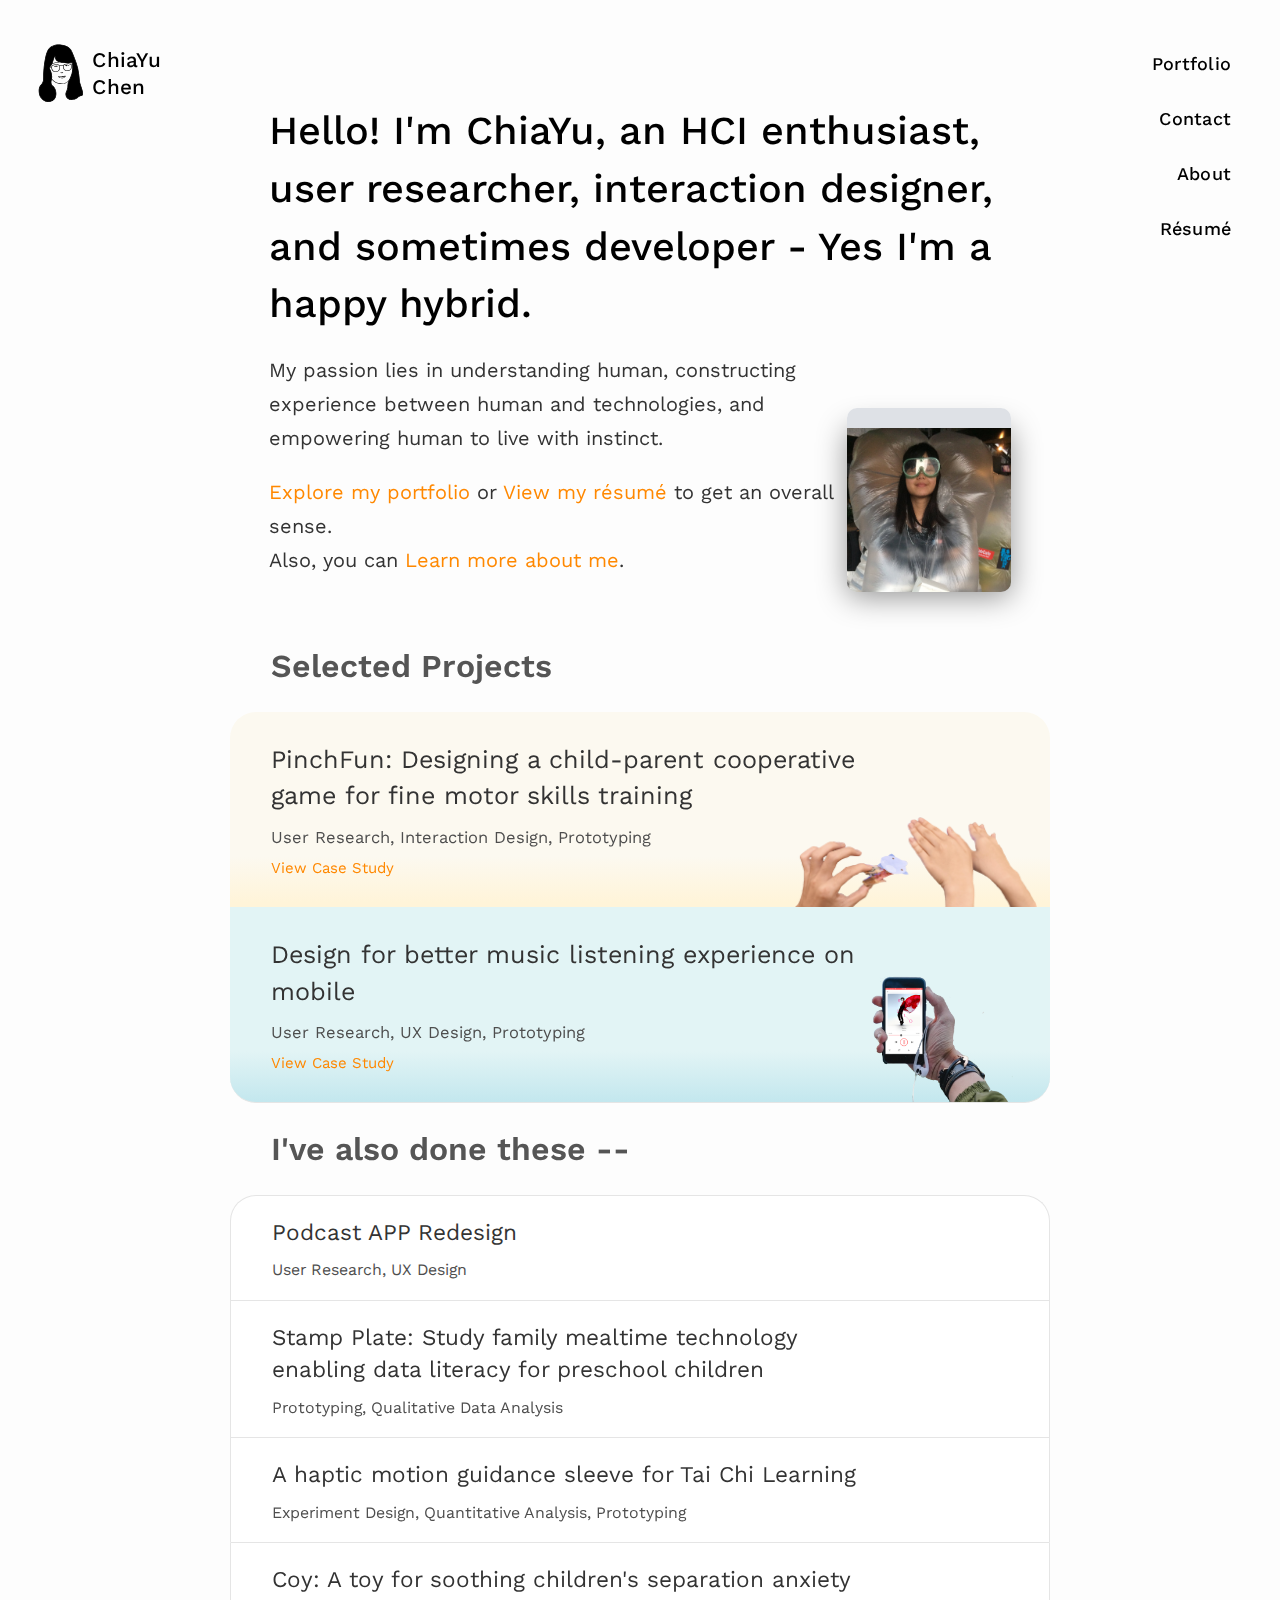
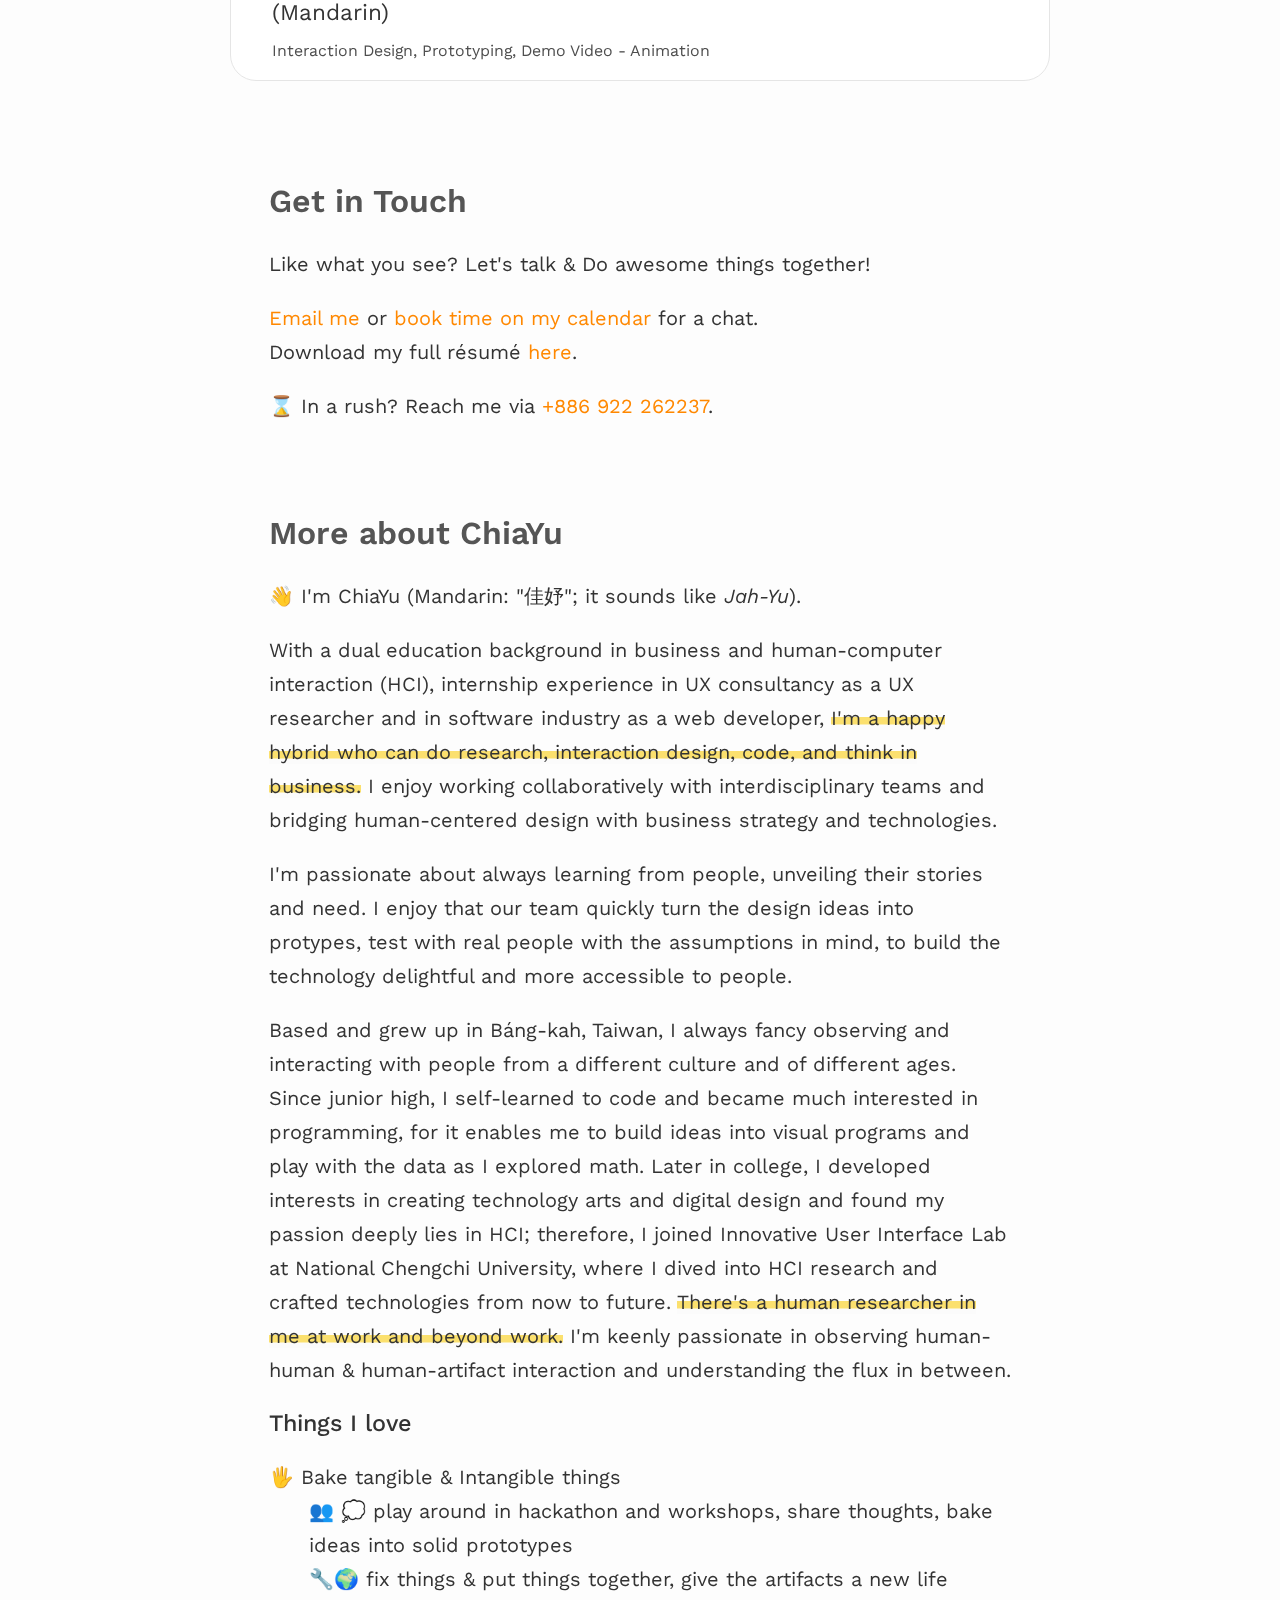
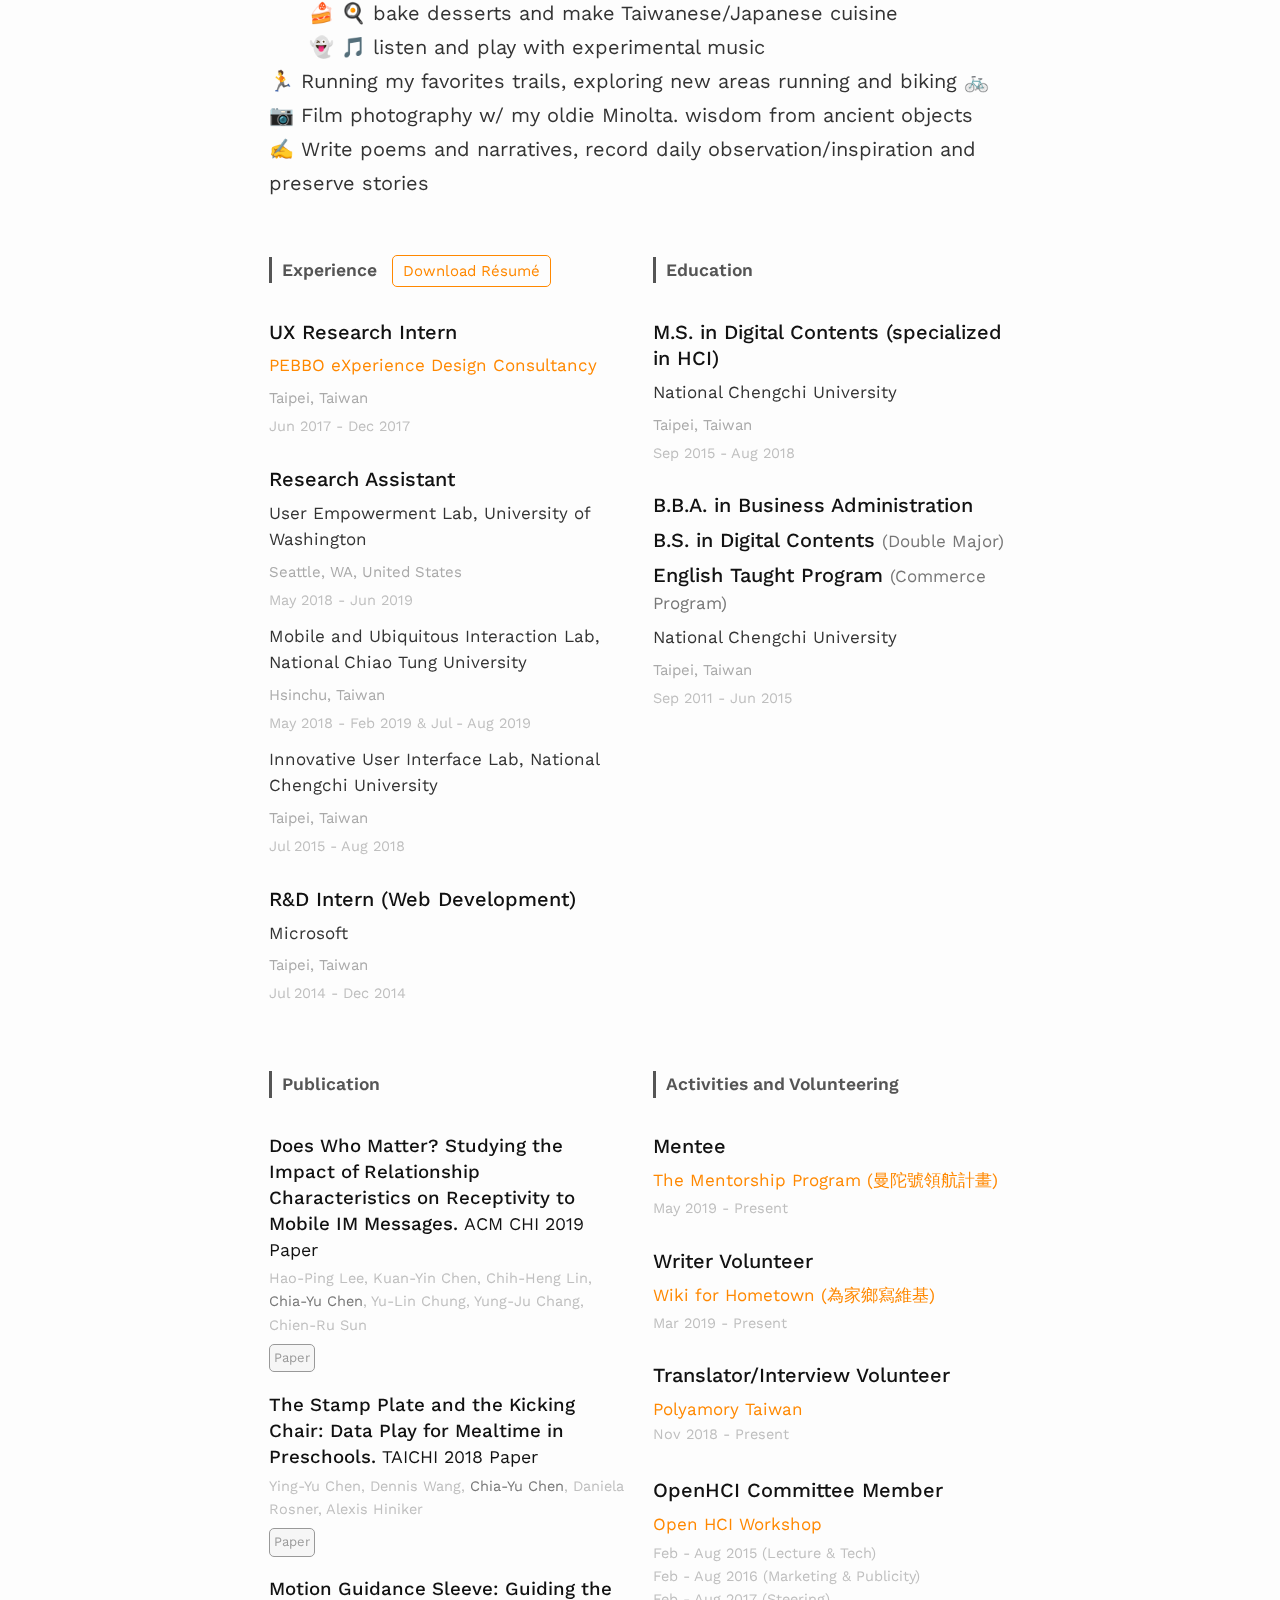
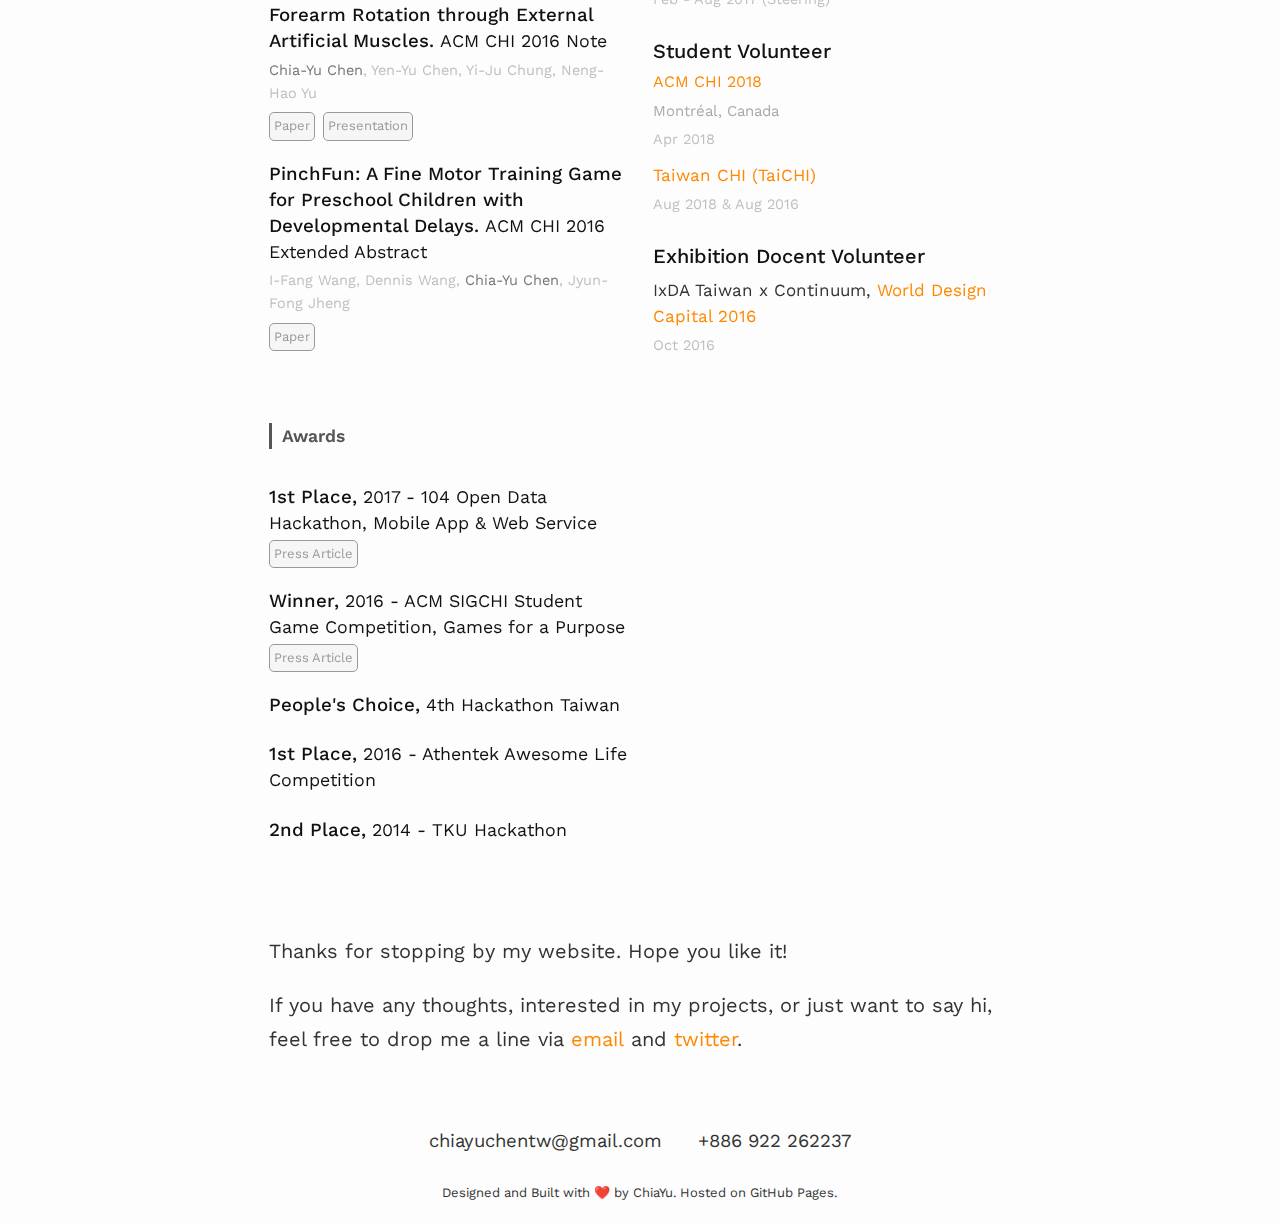
==== index.html @ 3dc5f3d7 "Update job experience" ====
<!-- Design and hand-coded by
        _
       /  |_ . _ \_/   
       \_ | )|(_| |(_| :D 
-->

<!doctype html>
<html lang="en">
  <head>
  <!-- Global site tag (gtag.js) - Google Analytics -->
  <script async src="https://www.googletagmanager.com/gtag/js?id=UA-140784664-1"></script>
  <script>
    window.dataLayer = window.dataLayer || [];
    function gtag(){dataLayer.push(arguments);}
    gtag('js', new Date());

    gtag('config', 'UA-140784664-1');
  </script>

    <title>ChiaYu Chen</title>
    <meta charset="utf-8" />
    <meta name="viewport" content="width=device-width, initial-scale=1.0, user-scalable=0, minimum-scale=1.0, maximum-scale=1.0" />
    <meta name="description" content="ChiaYu Chen is an HCI Researcher and Interaction Designer based in Taiwan, with passion in constructing meaningful interaction between human and technologies, in digital and physical world." />
    <meta name="keywords" content="UX designer, user researcher, UX researcher, prototyper, interaction designer, HCI researcher, human-computer interaction" />
    <meta name="author" content="ChiaYu Chen" />
    <meta property="og:title" content="ChiaYu Chen - HCI Researcher and Interaction Designer" />
    <meta property="og:url" content="chiayu.me" />
    <meta property="og:image" content="#" />
    <meta property="og:site_name" content="ChiaYu Chen - HCI Researcher" />
    <meta property="og:description" content="HCI Researcher and interaction designer based in Taiwan" />
    <link rel="stylesheet" type="text/css" href="css/normalize.css" />
    <link rel="stylesheet" type="text/css" href="css/style.css" />
    <link rel="shortcut icon" type="image/png" href="img/icon.png" />
    <link rel="stylesheet" href="https://fonts.googleapis.com/css?family=Work+Sans:400,500,600" />
  </head>

  <body>
    <nav>
      <a id="home" href="index.html">
        <div id="home-title">ChiaYu Chen</div>
<!--        <img src="img/me.svg" alt="Chia-Yu" />-->
        <span>
           <svg version="1.1" xmlns="http://www.w3.org/2000/svg" xmlns:xlink="http://www.w3.org/1999/xlink" x="0px" y="0px"
	 viewBox="0 0 193.2 245.1" style="enable-background:new 0 0 193.2 245.1;" xml:space="preserve">
            <path class="me" d="M78.8,7.7c-6.8,1.2-17.7,4.1-26.9,12.6c-5,4.6-11.2,12.4-17,38.6c-7.7,34.8-8.1,71.3-8.1,71.3
            c-0.1,14.7,0.7,24.4-5.8,34.5c-5.2,8.1-7.1,5.9-10.5,15.1c-4.2,11.5-0.8,26.5,0.2,29.5c1.4,4,9.5,25.5,30.1,27.8
            c13.2,1.5,27.8-5.4,33.6-17.9c6.8-14.5-0.2-35.4-8.3-43c-2.4-2.3-4.1-3-5.8-5.8c-5.3-8.8-3.5-16.3-1.6-22.7
            c2.9-9.9,3-25.2-10.3-48.4c2.1-1.7,4.2-3.6,6.3-5.8c8-8.8,7.6-17.5,15.3-36.8c0.9-2.2,1.2-5.4,2.2-5.4c1.8,0,2.4,9.8,4.1,14.2
            c3.2,8.4,17.5,16.4,65.5,14.8c0.7,0.7,2.4,2,3,3.9c0.9,2.4,0,4.4,0,5.1c-0.6,7.8,1,12.6-0.6,23.5c-2.6,17.2-10.6,32.8-14.6,40.4
            c-3.5,6.9-3,7.5-4.3,15.3c-1.1,6.9,0.3,8.5-1.3,15.2c-2.3,9.9-6.7,14.9-7.3,21.7c-0.6,6.8,2.8,14.5,8.1,18.8
            c10.3,8.3,27.9,4.7,36.8-1.9c2.6-2,6-5.3,12.4-8.1c5.7-2.5,7.2-1.8,9-3.4c5.8-5.5-2.5-25.6-7-40.8c-5.4-18.1-3.5-14.5-6.9-43.7
            c-3.7-32.3-12.9-54.3-25.7-85.2c-3.4-8.2-5.3-12-9-16.3C118.7,7,91.9,6.8,78.8,7.7z"/>
            <path class="me" d="M44.3,238.8c-1.3,0-2.5-0.1-3.8-0.2c-9.1-1-16.9-5.7-23.3-13.8c-4.7-6.1-7.2-12.5-8-15
            c-1.1-3.2-4.6-18.6-0.2-30.5c2.1-5.7,3.8-7.3,5.7-9.3c1.3-1.3,2.8-2.8,4.9-6.1c5.5-8.7,5.5-16.7,5.6-28.9c0-1.5,0-3.2,0-4.8
            c0-0.4,0.4-37.1,8.1-71.6C39,32.8,45.1,24.4,50.8,19.2c7.3-6.7,16.6-11.1,27.7-12.9l0.1,0c17.8-1.2,42.1,0.9,56.8,17.6
            c4,4.5,6,8.8,9.2,16.7c12.8,30.8,22,53.1,25.8,85.6c1,8.8,1.6,14.6,2,18.9c0.9,10.2,1.1,12,4.8,24.6c0.9,2.9,1.9,6,2.9,9.2
            c4.7,14.4,9.1,28.1,3.7,33.1c-1.2,1.1-2.3,1.4-3.7,1.7c-1.3,0.3-3,0.8-5.7,1.9c-4.9,2.2-7.9,4.6-10.3,6.5c-0.7,0.5-1.3,1-1.8,1.4
            c-9,6.6-27.4,11-38.6,1.9c-5.9-4.7-9.3-12.8-8.7-20.1c0.3-3.8,1.7-6.9,3.3-10.5c1.4-3.2,3-6.8,4-11.4c0.8-3.4,0.8-5.4,0.8-7.6
            c0-1.9,0-4.1,0.5-7.5c0.3-1.6,0.4-2.9,0.6-3.9c0.6-4.4,0.9-6.1,3.8-11.8c3.8-7.5,11.9-23,14.4-40c1-6.4,0.8-10.7,0.6-14.8
            c-0.1-2.8-0.2-5.4,0-8.6c0-0.3,0.1-0.6,0.2-0.9c0.2-0.9,0.5-2.2,0-3.6c-0.4-1.1-1.4-2.1-2.1-2.8c0,0-0.1-0.1-0.1-0.1
            c-40,1.3-61.7-3.8-66.3-15.7c-0.8-2-1.3-4.8-1.8-7.5c-0.2-1.3-0.5-2.9-0.9-4.2c0,0.1,0,0.1-0.1,0.2c-0.2,0.8-0.5,1.8-0.8,2.6
            c-2.8,7-4.5,12.6-6,17.4c-2.5,8.1-4.3,14-9.6,19.8c-1.7,1.8-3.5,3.6-5.5,5.2c10.5,18.7,13.8,35,9.8,48.5
            c-2,6.8-3.4,13.5,1.5,21.5c1.1,1.7,2,2.5,3.4,3.7c0.6,0.5,1.4,1.1,2.2,1.9c8.4,7.9,15.9,29.2,8.6,44.7
            C70.3,231.2,57.5,238.8,44.3,238.8z M78.9,9.2C68.5,11,59.7,15.1,52.9,21.4c-3.3,3.1-10.3,9.5-16.6,37.8c-7.6,34.3-8,70.6-8,71
            c0,1.7,0,3.3,0,4.8c0,12.3,0,21.1-6,30.5c-2.2,3.5-3.9,5.2-5.3,6.6c-1.8,1.8-3.2,3.2-5,8.2c-4.1,11.1-0.8,25.6,0.2,28.5
            c7.8,22.8,24,26.3,28.8,26.8c13.3,1.5,26.8-5.7,32.1-17.1c6.6-14.1-0.4-34.2-8-41.3c-0.7-0.7-1.4-1.2-2-1.7
            c-1.4-1.2-2.8-2.2-4.1-4.4c-5.5-9-3.9-16.7-1.8-23.9c3.8-12.9,0.4-28.8-10.2-47.3l-0.6-1.1l1-0.8c2.2-1.7,4.2-3.6,6.1-5.7
            c4.8-5.3,6.5-10.6,8.9-18.7c1.4-4.7,3.2-10.5,6.1-17.7c0.3-0.7,0.5-1.5,0.7-2.3c0.6-2.1,1.1-4,2.9-4c0,0,0,0,0,0
            c2.3,0,2.9,3.1,3.8,8.3c0.5,2.6,1,5.2,1.7,6.9c4,10.5,25.6,15.1,64,13.8l0.7,0l0.5,0.5c0.1,0.1,0.3,0.3,0.5,0.5
            c0.9,0.9,2.2,2.1,2.9,3.9c0.8,2.3,0.4,4.2,0.1,5.3c0,0.2-0.1,0.3-0.1,0.4c-0.2,3-0.1,5.6,0,8.3c0.2,4.3,0.4,8.7-0.7,15.4
            c-2.6,17.5-10.8,33.3-14.7,40.9c-2.7,5.3-2.9,6.5-3.5,10.8c-0.2,1.1-0.3,2.4-0.6,4c-0.5,3.1-0.5,5-0.5,7c0,2.3,0,4.6-0.8,8.3
            c-1.1,4.9-2.8,8.6-4.2,11.9c-1.5,3.4-2.8,6.3-3.1,9.6c-0.6,6.2,2.6,13.5,7.6,17.5c9.9,8.1,27,4,35-2c0.5-0.4,1.1-0.9,1.7-1.4
            c2.4-1.9,5.7-4.6,10.9-6.9c2.9-1.3,4.8-1.8,6.1-2.1c1.4-0.3,1.9-0.5,2.4-1c4-3.7-0.7-18.3-4.5-30c-1-3.1-2-6.3-2.9-9.2
            c-3.8-12.8-4-14.9-5-25.1c-0.4-4.3-0.9-10.1-2-18.8c-3.7-32.1-12.9-54.2-25.6-84.8c-3.4-8.3-5.3-11.9-8.7-15.9
            C119.4,10,96.1,8.1,78.9,9.2z"/>
            <path class="me" d="M59.1,85.8c-0.4,0-0.7-0.2-0.9-0.6c-0.2-0.5,0-1.1,0.4-1.3c5-2.5,10.4-4.2,16-4.9c5.1-0.7,10.2-0.6,15.2,0.3
            c0.5,0.1,0.9,0.6,0.8,1.2c-0.1,0.5-0.6,0.9-1.2,0.8c-4.8-0.8-9.7-0.9-14.6-0.3c-5.4,0.7-10.5,2.3-15.4,4.7
            C59.4,85.8,59.3,85.8,59.1,85.8z"/>
            <g id="glasses_1_">
            <path class="me" d="M58.7,100.4C58.7,100.4,58.6,100.4,58.7,100.4l-9.4-0.6c-0.6,0-1-0.5-0.9-1.1c0-0.6,0.5-1,1.1-0.9l9.3,0.6  c0.6,0,1,0.5,0.9,1.1C59.6,100,59.2,100.4,58.7,100.4z"/>
            <path class="me" d="M74.7,117.7c-0.1,0-0.2,0-0.2,0c-1.7,0-3.8-0.1-6.2-1.1c-7.3-3.1-9.7-11.8-10.6-15.5
            c-0.4-1.5-0.7-3.1-0.9-4.7l0-0.4l0.2-0.4c0.8-1.2,1.8-2.4,2.9-3.4c1.8-1.7,4.2-3,6.9-4c2.8-1,7.4-2.1,12-2.2
            c5.7-0.1,10,1.5,12.3,4.5c0.7,0.8,1.2,1.8,1.5,2.8l0,0.2c1.7,8.9-1,17.4-6.9,21.2C81.5,117.5,75.9,117.7,74.7,117.7z M59.1,96.5
            c0.2,1.3,0.4,2.6,0.8,3.9v0c0.9,3.4,3,11.3,9.3,14c2,0.9,3.8,0.9,5.4,0.9c0.1,0,5.9,0.1,9.9-2.5c5.1-3.3,7.4-10.8,5.9-18.8
            c-0.3-0.7-0.7-1.5-1.2-2.1c-4.2-5.3-15.6-3.8-21.7-1.6c-2.4,0.9-4.5,2.1-6.1,3.5C60.6,94.7,59.8,95.5,59.1,96.5z"/>
            <path class="me" d="M91.6,93.2c-0.3,0-0.7-0.2-0.9-0.5c-0.3-0.5-0.1-1.1,0.4-1.4c1.8-1.1,4.7-2.3,8.4-2.5c2.5-0.1,5,0.3,7.3,1.2
            c0.5,0.2,0.8,0.8,0.6,1.3c-0.2,0.5-0.8,0.8-1.3,0.6c-2.1-0.8-4.3-1.2-6.5-1.1c-3.3,0.1-5.9,1.3-7.4,2.2
            C92,93.1,91.8,93.2,91.6,93.2z"/>
            <path class="me" d="M122.7,113.3c-4.8,0-10-1.6-13.7-6.1c-6.1-7.5-2.9-17-2.7-17.4l0.1-0.3l0.2-0.2c2.7-2.3,8.5-6.2,16.7-6.3
            c7.3-0.1,12.8,2.8,15.5,4.6l0.3,0.2l0.1,0.3c0.2,0.5,4.3,11.5-2.4,19.3c-3.1,3.6-7,4.7-8.3,5.1
            C126.8,113,124.8,113.3,122.7,113.3z M108.4,90.8c-0.5,1.6-2.4,9,2.4,14.9c4.9,6,13.1,5.7,17.1,4.5c1.2-0.4,4.6-1.3,7.2-4.4
            c5.3-6.1,2.7-14.8,2.1-16.7c-2.5-1.6-7.4-4.1-13.8-4C116.2,85.4,111,88.7,108.4,90.8z"/>
            <path class="me" d="M139.2,89.1c-0.5,0-0.9-0.4-1-0.9c-0.1-0.5,0.3-1.1,0.9-1.1c1.4-0.2,4.1-1.6,6.7-3.4
            c0.5-0.3,0.9-0.3,1.2-0.1c0.3,0.2,0.5,0.5,0.5,0.9c0.1,0.4,0,0.8-0.3,1.1c-0.3,0.2-0.7,0.3-1.1,0.2c-2.2,1.5-4.9,3-6.8,3.2
            C139.3,89.1,139.3,89.1,139.2,89.1z"/>
            </g>
            <path class="me" d="M69.7,96.3c-0.4,0-0.7-0.2-0.9-0.6c-0.2-0.5,0-1.1,0.5-1.3c2.3-1.1,4.8-1.8,7.3-2c2.4-0.3,4.8-0.2,7.2,0.3
            c0.5,0.1,0.9,0.6,0.8,1.2s-0.6,0.9-1.2,0.8c-2.2-0.4-4.4-0.5-6.6-0.3c-2.3,0.3-4.6,0.9-6.7,1.9C70,96.3,69.8,96.3,69.7,96.3z"/>
            <path class="me" d="M114,93.4c-0.3,0-0.6-0.1-0.8-0.4c-0.4-0.4-0.3-1.1,0.1-1.4c1.3-1.1,4.1-3,8.1-3.3c4-0.4,7.1,0.9,8.7,1.7
            c0.5,0.3,0.7,0.9,0.4,1.4c-0.3,0.5-0.9,0.7-1.4,0.4c-1.3-0.7-4-1.8-7.5-1.5c-3.4,0.3-5.9,2-7,2.9C114.4,93.3,114.2,93.4,114,93.4z
            "/>
            <path class="me" d="M117.5,91c-0.2,0.6,0,1.4,0.4,1.9c0.8,1,2.4,1.3,3.5,0.4c1.2-1,1.1-2.8,0.2-3.6C120.4,88.7,118,89.5,117.5,91
            z"/>
            <path class="me" d="M74.6,94.5c-0.3,0.6-0.2,1.4,0.2,1.9c0.7,1,2.5,1.5,3.8,0.7c1.4-0.8,1.4-2.7,0.6-3.6
            C78,92.5,75.2,93.1,74.6,94.5z"/>
            <path class="me" d="M100.6,121.8C100.6,121.8,100.6,121.8,100.6,121.8c-3,0-4.6-2.4-4.8-2.7c-0.3-0.5-0.2-1.1,0.3-1.4
            c0.5-0.3,1.1-0.2,1.4,0.3c0,0.1,1.1,1.7,3.1,1.7c0,0,0,0,0,0c1.4,0,2.8-0.9,3.4-2.3c0.2-0.5,0.8-0.8,1.3-0.5
            c0.5,0.2,0.8,0.8,0.5,1.3C104.9,120.4,102.8,121.8,100.6,121.8z"/>
            <path class="me" d="M99.6,142.2c-4.3,0-9-1.2-13.2-4.6c-0.7-0.5-0.9-1.5-0.6-2.3c0.3-0.7,1-1.2,1.8-1.1l0,0
            c11.2,1.5,14.6,1.5,25.9-1.3c0.7-0.2,1.5,0.1,1.9,0.7c0.5,0.7,0.4,1.7-0.2,2.4C113,138.9,106.7,142.2,99.6,142.2z M88,136.3
            c9.8,7.6,22.1,2.7,25.5-1.3C102.6,137.7,98.7,137.7,88,136.3z"/>
            <path class="me" d="M100.9,165.9c-11.6,0-22.2-4.2-26.6-6.3c-9-4.1-14-11.6-17.4-16.6c-0.3-0.5-0.6-0.9-0.9-1.3
            c-3.2-4.7-8.7-41.1-9.3-45.2c-0.1-0.5,0.3-1.1,0.8-1.1c0.5-0.1,1.1,0.3,1.1,0.8c1.6,11.1,6.5,40.8,9,44.4c0.3,0.4,0.6,0.8,0.9,1.3
            c3.2,4.8,8.1,12,16.6,15.9c7.2,3.3,32.1,13,48.5-2.2c15.2-14.1,15.8-16.3,16.3-18.1l0.1-0.3c0.5-1.7,6.5-33.9,3.9-52.3
            c-0.1-0.5,0.3-1.1,0.9-1.1c0.5-0.1,1.1,0.3,1.1,0.9c2.6,18.7-3.5,51.4-4,53.1l-0.1,0.2c-0.6,2.2-1.3,4.5-16.9,19
            C117.8,163.7,109.1,165.9,100.9,165.9z"/>
          </svg>
        </span>
      </a>
      <input class="menu-btn" type="checkbox" id="menu-btn" />
      <label class="menu-icon" for="menu-btn">
        <span class="navicon" />
      </label>
      <ul id="menu">
        <li>
          <a href="#portfolio" onclick="document.getElementById('menu-btn').checked=false;">Portfolio</a>
        </li>
        <li>
          <a href="#contact" onclick="document.getElementById('menu-btn').checked=false;">Contact</a>
        </li>
        <li>
<!--          <a href="#about"  onclick="document.getElementById('menu-btn').click();">About</a>-->
          <a href="#about"  onclick="document.getElementById('menu-btn').checked=false;">About</a>
        </li>
        <li>
          <a href="chiayuchen_resume.pdf" target="_blank">Résumé</a>
        </li>
      </ul>
    </nav>

    <header>
      <h1>
        Hello! I'm ChiaYu, an HCI enthusiast, user researcher, interaction designer, and sometimes developer - Yes I'm a happy hybrid.
      </h1>
      <p>
        My passion lies in understanding human,  constructing experience between human and technologies, and empowering human to live with instinct.
      </p>
      <p>
        <a href="#portfolio">Explore my portfolio</a> or <a href="chiayuchen_resume.pdf" target="_blank">View my résumé</a> to get an overall sense. <br/>
        Also, you can <a href="#about">Learn more about me</a>.
      </p>
      <div id="overlay">
        <div id="overlay-header"></div>
        <img src="img/profile.JPG" alt="profile picture" id="profile-image">
      </div>
    </header>
    
    <a name="portfolio"/></a>
    <section class="portfolio">
      <h2>
        Selected Projects
      </h2>
      
      <a href="pinchfun" class="project pinchfun first-item">
        <div class="project-name">PinchFun: Designing a child-parent cooperative game for fine motor skills training</div>
        <div class="project-role">User Research, Interaction Design, Prototyping
        </div>
        <div class="project-cta">View Case Study</div>
        <img src="pinchfun/thumbnail.png" alt="PinchFun" class="project-image"/>
      </a>
      
      <a href="music" class="project music last-item">
        <div class="project-name">Design for better music listening experience on mobile
        </div>
        <div class="project-role">User Research, UX Design, Prototyping
        </div>
        <div class="project-cta">View Case Study</div>
        <img src="music/thumbnail.png" alt="Music" class="project-image"/>
      </a>
      
      <h2></h2>
      <h2>
        I've also done these --
      </h2>  
      
        <div>
        <div class="other-project first-item">
          <div class="project-name">Podcast APP Redesign</div>
          <div class="project-role">User Research, UX Design</div>
        </div>
        <!-- The Modal -->
        <div class="modal-mask">
          <!-- Modal content -->
          <div class="modal-popup">
            <div class="modal-header">
              <span class="close">×</span>
              <p>Podcast APP Redesign</p>
            </div>
            <div class="modal-role">
              User Research, UX Design
            </div>
            <div class="modal-role">
              Team: Nia Chien, Chloe Hsu, Peiyang Chen
            </div>
            <div class="modal-role">
              Affiliation: The Mentorship Program
            </div>
            <div class="modal-body">
                <p>
                    <a href="http://thementorship.tw/" target="_blank">The MentorShip Program</a> aims to provide a chance for those who are ambitious but feeling lost to find their directions in pursuing a career. The program aims to gather female in tech for encouraging more outstanding women in tech industry to lead and be guided to a greater development.
                </p>
                <p>
                    I participate in the UX group as a mentee, so as to broaden my UX expertise and get to know more UX enthusiast that we can learn things together. Our team chose the podcast product as our research and redesign project. This project is ongoing; The following is the current outcome. 
                </p>
                <img src="the-mentorship/1.jpg" class="modal-image">
                <img src="the-mentorship/2.jpg" class="modal-image">
                <img src="the-mentorship/3.jpg" class="modal-image">
                <img src="the-mentorship/4.jpg" class="modal-image">
                <img src="the-mentorship/5.jpg" class="modal-image">
                <img src="the-mentorship/6.jpg" class="modal-image">
                <img src="the-mentorship/7.jpg" class="modal-image">
                <img src="the-mentorship/8.jpg" class="modal-image">
                <img src="the-mentorship/9.jpg" class="modal-image">
                <img src="the-mentorship/10.jpg" class="modal-image">
                <img src="the-mentorship/11.jpg" class="modal-image">
                <img src="the-mentorship/12.jpg" class="modal-image">
                <img src="the-mentorship/13.jpg" class="modal-image">
                <img src="the-mentorship/14.jpg" class="modal-image">
                <img src="the-mentorship/15.jpg" class="modal-image">
                <img src="the-mentorship/16.jpg" class="modal-image">
                <img src="the-mentorship/17.jpg" class="modal-image">
                <img src="the-mentorship/18.jpg" class="modal-image">
                <img src="the-mentorship/19.jpg" class="modal-image">
                <p>
                    This project is still ongoing & More details are coming up!.
                </p>
            </div>
          </div>
        </div>
      </div>
        
      <div>
        <div class="other-project">
          <div class="project-name">Stamp Plate: Study family mealtime technology enabling data literacy for preschool children</div>
          <div class="project-role">Prototyping, Qualitative Data Analysis</div>
<!--          <img src="#" alt="Stamp Plate" class="project-image"/>-->
        </div>
        <!-- The Modal -->
        <div class="modal-mask">
          <!-- Modal content -->
          <div class="modal-popup">
            <div class="modal-header">
              <span class="close">×</span>
              <p>Stamp Plate: Study family mealtime technology enabling data literacy for preschool children</p>
            </div>
            <figure>
              <img src="stamp-plate/hi_fi_prototype_2.gif" class="modal-main-image"/>
            </figure>
            <div class="modal-role">
              Prototyping, Qualitative Data Analysis
            </div>
            <div class="modal-role">
              Team: Yingyu Chen, Dennis Wang, Xin Gao, Alexis Hiniker
            </div>
            <div class="modal-role">
              Affiliation: University of Washington
            </div>
            <div class="modal-body">
              <p>This project aims to study family mealtime with preschool children and investigate how interactive technology & data play might help with family mealtime for preschoolers and parents.
              </p>
              <p>I co-work with the remote team in the States. Adopting the design thinking process along with previous restaurant observation and parents interview, we came up with several design ideas. We sketched the ideas. The team created three prototypes and test them with the children to validate these ideas; also, the U.S. team spread out the questionnaire with illustrative examples and description of prototypes, to gather the parents' and teachers' feedback on the prototypes.</p>
              <figure>
                <img src="stamp-plate/1_cat_fork.png" alt="Cat fork" class="modal-image">
                <figcaption>
                  The cat fork. When fork meets the plate, it causes different parts of the cat’s face to light up. The illuminating effect on the plate provides children with immediate positive feedback, encouraging them to touch the fork with their own plate rather than touch the table or pick up other children’s utensils. The prototype is built with an Arduino board and a Makey Makey.
                </figcaption>
              </figure>
              <figure>
                <img src="stamp-plate/2_stamp_plate.png" alt="Stamp Plate" class="modal-image">
                <figcaption>
                  Stamp Plate. As the child eats, the stamp plate keeps track of the food that has been eaten and displays silhouetted figures that resemble that food the child take off on the plate. A goldfish cracker, for example, leaves behind the shape of a small fish. The plate is designed to account for children’s sensory needs while encouraging them to keep food on the plate and reduce mess while eating. 
                </figcaption>
              </figure>
              <figure>
                <img src="stamp-plate/3_illustration.png" alt="Illustration of a talking bear" class="modal-image">
                <figcaption>An example of prototype from the questionnaire: A talking bear (voice-based virtual agent) that strikes up a conversation when nobody talks through the mealtime.</figcaption>
              </figure>
              <p>Eventually, we decided to developed the Stamp Plate prototype into a hi-fidelity tech probe for the field study, to investigate how this mealtime technology would help with family mealtime and what "data play" would affect. I worked with another developer to create the hi-fi prototype, using weight sensor, Arduino, and Processing on the Android tablet. We've explored several approaches, e.g., computer vision, electric capacitiy based solutions; we found using weight sensor is the easiest and the most precise way as for now.</p>
              <p>When the user take off the food on the plate, the stamp plate creates a stamp that resemble the food. It keeps track of the food that has been eaten. After the meal, these stamps line up by each food and become art materials that users can create drawings with.</p>
              <figure>
                <img src="stamp-plate/5_system_workflow.png" alt="stamp plate workflow. eating, all done, play with the stamps" class="modal-image">
                <figcaption>The system workflow in field studies. First, the users are presented with the food. The stamps would surface as the participants eat. When they said they're "all done", the plate is switched to "data play" mode where stamps would line up by each food and be played with.</figcaption>
              </figure>
              <figure>
                <img src="stamp-plate/hi_fi_prototype_1.gif" alt="Take off the food. The stamp appear on the plate." class="modal-image">
                <figcaption>Building Hi-fidelity prototype. We enabled the recognition of "taking off the food".</figcaption>
              </figure>
              <p>The U.S. team conducted the field studies in the households, before we transcribed the videos into text, conducted qualitative coding and data analysis.</p>
              <p>This project is still ongoing. But there's some preliminary result that I could share. For instance, in several studies, the children picky about the food would actively eat the food they didn't like before or eat more food, just because they want to collect different kind of stamps.</p>
              <figure>
                <img src="stamp-plate/4_remote.png" alt="Skype" class="modal-image">
                <figcaption>We worked remotely in three time zones to brainstorm ideas and work on things together.</figcaption>
              </figure>
              <h3>Project Outcome</h3>
              <p>This project is still ongoing and we've submitted papers that are currently under review.</p>
              <p>You can also refer to <a href="file/TAICHI_2018_paper_31.pdf" target="_blank">our TAICHI'18 paper</a> for the lo-fi testing results and how we built the hi-fi prototype of Stamp Plate.</p>
            </div>
          </div>
        </div>
      </div>
           
<!--
      <div>
        <div class="other-project">
          <div class="project-name">Human-centered Manufacturing</div>
          <div class="project-role">User Research, Prototyping</div>
          <img src="#" alt="Manufacturing" class="project-image"/>
        </div>
        <div class="modal-mask">
          <div class="modal-popup">
            <div class="modal-header">
              <span class="close">×</span>
              <p>Human-centered manufacturing</p>
            </div>
            <div class="modal-role">
              User Research, Prototyping
            </div>
            <div class="modal-body">
              <p></p>
            </div>
            <img src="#" class="modal-image" />
          </div>
        </div>
      </div>
-->
      <div>
        <div class="other-project">
          <div class="project-name">A haptic motion guidance sleeve for Tai Chi Learning</div>
          <div class="project-role">Experiment Design, Quantitative Analysis, Prototyping</div>
<!--          <img src="#" alt="Tai Chi" class="project-image"/>-->
        </div>
        <!-- The Modal -->
        <div class="modal-mask">
          <!-- Modal content -->
          <div class="modal-popup">
            <div class="modal-header">
              <span class="close">×</span>
              <p>A haptic motion guidance sleeve for Tai Chi Learning</p>
            </div>
            <figure>
              <img src="taichi/main.png" class="modal-main-image"/>
            </figure>
            <div class="modal-role">
              Role: Experiment Design, Quantitative Analysis, Prototyping
            </div>
            <div class="modal-role">
              Team: Yenyu Chen, Neng-Hao Yu
            </div>
            <div class="modal-role">
              Affiliation: National ChengChi University & Nation Taiwan University
            </div>
            <div class="modal-body">
              <p>Online videos make it possible and popular to do exercise and fitness at home. However, for the practitioners, it's not easy to notice the subtle change of motion by merely watching training videos, so they cannot perform the movements well.
              </p>
              <p>In the field study in the on-site Tai chi (太極) classroom, we found that the coach would hold the practitioner's arm to correct the motion, which inspired us to 'design a virtual coach' to enhance the learning of tai chi.</p>
              <figure>
                <iframe src="https://www.youtube.com/embed/_Goos9Zn0jU" frameborder="0" allow="accelerometer; autoplay; encrypted-media; gyroscope; picture-in-picture" allowfullscreen></iframe>
              </figure>
              <p>We have designed 'external artificial muscles' on a sleeve to create a pulling sensation that mimic the touch from a virtual touch and can gently guide the forearm’s pronation (internal rotation) and the forearm’s supination (external rotation). We conduct two preliminary experiments to verify the system:</p>
              <ul>
                <li>The first one is directional response task to measure the clarity of pulling direction. The result shows that this system can effectively guide the forearm to rotate in the correct direction with a 99.87% accuracy in average.</li>
                <li>The second one utilizes the tactile cue. The cue consists of a 2-second directional cue and several 0.5-second angle targeting cues. The results show that users can be guided to the targeted angle by utilizing a tactile cue.</li>
              </ul>
              <h3>Project outcome</h3>
              <p>Paper published in Proceedings of the 2016 CHI Conference on Human Factors in Computing Systems (CHI '16). You can <a href="https://dl.acm.org/citation.cfm?id=2858275" target="_blank">download the paper from ACM digital library</a> or <a href="https://www.youtube.com/watch?v=bjU3vyaO1m4" target="_blank">watch my presentation at CHI '16.</a></p>
            </div>
          </div>
        </div>
      </div>           
      
      <div>
        <div class="other-project last-item">
          <div class="project-name">Coy: A toy for soothing children's separation anxiety (Mandarin)</div>
          <div class="project-role">Interaction Design, Prototyping, Demo Video - Animation</div>
        </div>
        <!-- The Modal -->
        <div class="modal-mask">
          <!-- Modal content -->
          <div class="modal-popup">
            <div class="modal-header">
              <span class="close">×</span>
              <p>Coy: A toy for soothing children's separation anxiety</p>
            </div>
            <figure>
              <img src="coy/main.jpg" class="modal-main-image"/>
            </figure>
            <div class="modal-role">
              Interaction Design, Prototyping, Demo Video - Animation
            </div>
            <div class="modal-role">
              Team: 詹孟穎、何立芹、張奕儁、陳郁辰、陳以婕、葉致宏、林旻葦
            </div>
            <div class="modal-role">
              OpenHCI 2015 主題為「喚體」，為期六天的工作坊，聚焦討論「世間萬物，都將藉由科技產生具有智能的靈魂。」探討如何藉由科技，喚醒物件的靈魂，透過科技的使用與行為，形成新的脈絡，重組人與機器之間的互動。
            </div>
            <div class="modal-body">
              <p>學齡前（4-7歲）的孩童正在學習認知自己與世界的連結，因而容易在進入陌生環境時感到不安、產生「分離焦慮」。Coy 為一款能讓父母親與孩童共同繪製裝扮並互動的小玩伴，期望透過 Coy 的互動模式，讓孩子將這個小玩伴當作與父母間的「信物」。在孩子感到不安時，Coy 能吸引他的注意力、與他遊戲，藉此舒緩孩子和熟悉的親人、環境分離所產生的不安感。
              </p>
              <figure>
                <iframe src="https://www.youtube.com/embed/IBDfe32XNLA" frameborder="0" allow="accelerometer; autoplay; encrypted-media; gyroscope; picture-in-picture" allowfullscreen></iframe>
              </figure>
              <p>
                我們從日常生活物件開始探索「要喚醒什麼物件的靈魂」，從各組員事先選擇感興趣的物件討論，從中選擇了「水」而至自來水園區場域觀察。時值平日下午，這裡絕大多數是家長帶小孩或三代同行來玩水。在場域觀察與訪談幾位家長和小朋友後，我們歸納整組覺得有趣、想繼續探討的現象：
                <ul>
                  <li>小朋友上岸時腳踩到石頭會喊「好溫暖噢！」</li>
                  <li>水池內有個中空的水柱，小孩跟大人都喜歡跑到水柱中間不會被沖到頭的地方躲著。</li>
                  <li>水與岸：陪伴者（家長）跟小朋友的互動；陪伴者認為更衣梳洗麻煩而不下水一起玩。小朋友專心玩水，時不時確認爸媽還在原本位置等待。</li>
                </ul>
              </p>
              <figure>
                <img src="coy/2_observation_affinity_diagram.jpg" alt="affinity diagram" class="modal-image">
                <figcaption>場域觀察後把有興趣的現象分成三類：踩到溫溫的石頭、跑到水柱中間躲起來、陪伴者跟小朋友的互動。</figcaption>
              </figure>
              <p>我們從觀察結果中發現現象有共通的特性：「冷水」到「溫石頭」的溫度對比，和小朋友在水池中「突然找不到爸媽」到「找到爸媽」的情緒對比，都有「從不愉快瞬間轉化成愉快」的大反差。我們認為「如何製造對比？」「如何將不愉快轉化成愉快？」可能是有趣的問題。經過票選後，我們決定聚焦在「親子分離」的主題。</p>
              <h3>我們如何能舒緩學齡前小孩離開熟悉環境、父母的分離焦慮？</h3>
              <h4>親子分離經驗：焦慮行為與尋找陪伴物件</h4>
              <p>聚焦親子分離主題後，我們著手訪談工作坊中其他參與者幼時與父母分離的經驗，並聯絡學齡前兒童的保姆訪談每日父母托兒後的親子分離經驗。從這其中，我們認為有趣、許多人共通的經驗有：
              <ul>
                <li>了解恆存：起初以為爸媽出門就是消失了、離開了，後來才了解他們只是「暫時不在身邊」。</li>
                <li>安撫陪伴物：小朋友有專屬小毯毯、玩偶，甚至會想像虛擬朋友。</li>
                <li>萬物有靈：小時候一個人睡覺時害怕有鬼，房間裡的物件好像活著。</li>
                <li>承諾：父母在離開前，再三保證會回來。</li>
                <li>讓孩子分心：給他玩具，逗他笑，讓他暫時忘掉分離的難過情緒。</li>
              </ul></p>
              <p>從父母的承諾和反覆經驗中學習「恆存」概念、具安撫作用的陪伴物、讓孩子暫時跳脫難過情緒，都能幫助減緩分離焦慮，而兒童時期許多人有相信物件有靈魂的共通經驗，我們因而試著運用這些概念，繼續提出互動設計提案。</p>
              <h3>互動設計提案</h3>
              <figure>
                <img src="coy/3_interaction_design.jpg" alt="illustration" class="modal-image-small">
                <figcaption>爸媽小孩都有的小吊飾：可看、摸、握、捏，互相表達對彼此的想念，若對方接收到，也可以用小球的震動、溫度、滾動、發光回應。</figcaption>
                <img src="coy/4_interaction_design.jpg" alt="illustration" class="modal-image">
                <figcaption>以玩伴形式存在的小毯毯、小娃娃，當小孩焦慮時，可以抓這個物件，而父母回應時可以讓物件有聲音、體積、顏色改變，代表爸媽回應，讓小孩知道爸媽一直都在他身邊陪伴著。</figcaption>
              </figure>
              <h3>Coy：Co-toy，是孩子的玩伴，也是孩子與父母間的信物</h3>
              <p>我們選擇結合玩伴、信物兩者概念，設計出 Coy 的互動原型。小朋友和爸媽各自持有一顆球，在開始使用時，親子可以一起繪製、裝扮這顆球，以共同創作的儀式賦予這顆球生命。小朋友的球是小玩伴，可以對小朋友的碰觸、搖晃、說話、踢、拋等動作回應，透過燈光、球體動態模擬生命體。</p>
              <p>初期，爸媽可以藉由遠端控制讓 Coy 主動開始找孩子遊玩，並向孩子解釋是爸媽操作，讓孩子學習「恆存」的概念。並透過每天早晨一起將 Coy 從巢中（充電站）喚醒、每天晚間放進巢中的儀式，給予孩子專屬互動信物。在孩子感到不安時，可以碰觸 Coy，小玩伴的回應可以吸引孩子的注意力、陪他玩遊戲。Coy 運用了分離經驗中「幫助學習恆存」、「暫時分心」、「給予信物」、「萬物有靈」，幫助剛開始上幼稚園、送到保母家的學齡前孩童，舒緩離開熟悉環境、家人所產生的分離焦慮。</p>
              <p>Coy 的實作包含：Sphero 控制球的感測、連線、顏色、動態（搖晃、滾動等）、手縫棉墊與不織布的外層與雷設切割密底板製作的巢。</p>
              <figure>
                <img src="coy/5_interaction_feature.jpg" alt="Coy 透過碰觸、搖晃、說話、踢、拋等動作回應，透過燈光、球體動態模擬生命體。" class="modal-image">
              </figure>
            </div>
          </div>
        </div>
      </div>
    </section>
   
    <section id="contact">
      <h2>Get in Touch</h2>
      <p>
        Like what you see? Let's talk & Do awesome things together!
      </p>
      <p>
        <a href="mailto:chiayuchentw@gmail.com">Email me</a> or <a href="https://calendly.com/chiayu" target="_blank">book time on my calendar</a> for a chat.<br/>
        Download my full résumé <a href="chiayuchen_resume.pdf" target="_blank">here</a>.
      </p>
      <p>
        ⌛ In a rush? Reach me via <a href="tel:+886922262237">
          +886 922 262237</a>.
      </p>
    </section>
    
    <a name="about"/></a>
    <section id="about-me">
      <h2>
        More about ChiaYu
      </h2>
      <p>
        👋 I'm ChiaYu (Mandarin: "佳妤"; it sounds like <em>Jah-Yu</em>). 
      </p>
      <p>
        With a dual education background in business and human-computer interaction (HCI), internship experience in UX consultancy as a UX researcher and in software industry as a web developer, <b>I'm a happy hybrid who can do research, interaction design, code, and think in business.</b> I enjoy working collaboratively with interdisciplinary teams and bridging human-centered design with business strategy and technologies.
      </p>
      <p>
        I'm passionate about always learning from people, unveiling their stories and need. I enjoy that our team quickly turn the design ideas into protypes, test with real people with the assumptions in mind, to build the technology delightful and more accessible to people.
      </p>
      <p>
        Based and grew up in Báng-kah, Taiwan, I always fancy observing and interacting with people from a different culture and of different ages. Since junior high, I self-learned to code and became much interested in programming, for it enables me to build ideas into visual programs and play with the data as I explored math. Later in college, I developed interests in creating technology arts and digital design and found my passion deeply lies in HCI; therefore, I joined Innovative User Interface Lab at National Chengchi University, where I dived into HCI research and crafted technologies from now to future. <b>There's a human researcher in me at work and beyond work.</b>  I'm keenly passionate in observing human-human & human-artifact interaction and understanding the flux in between.
      </p>
      <p>
        <h3>Things I love</h3>
        <ul style="padding: 0">
          <li>🖐️ Bake tangible & Intangible things
            <ul>
              <li>👥 💭 play around in hackathon and workshops, share thoughts, bake ideas into solid prototypes</li>
              <li>🔧🌍 fix things & put things together, give the artifacts a new life</li>
              <li>🍰 🍳 bake desserts and make Taiwanese/Japanese cuisine</li>
              <li>👻 🎵 listen and play with experimental music </li>
            </ul>
          </li>
          <li>🏃 Running my favorites trails, exploring new areas running and biking 🚲</li>
          <li>📷 Film photography w/ my oldie Minolta. wisdom from ancient objects</li>
          <li>✍️ Write poems and narratives, record daily observation/inspiration and preserve stories</li>
        </ul>
      </p>
    </section>
     
    <div id="about-container">
      <ul class="about-column">
        <h4>Experience</h4>
        <a class="resume-cta" href="chiayuchen_resume.pdf" target="_blank">Download Résumé</a>
        <li class="experience">
          <div class="role">UX Research Intern</div>
          <div class="affiliation"><a href="https://medium.com/@chiayuc/3e02b018c560" target="_blank">PEBBO eXperience Design Consultancy</a></div>
          <div class="location">Taipei, Taiwan</div>
          <div class="duration">Jun 2017 - Dec 2017</div>
        </li>
        
        <li class="experience">
          <div class="role">Research Assistant</div>
          <ul>
             <li>
              <div class="affiliation">User Empowerment Lab, University of Washington</div>
              <div class="location">Seattle, WA, United States</div>
              <div class="duration">May 2018 - Jun 2019</div>
             </li>
             <li>
              <div class="affiliation">Mobile and Ubiquitous Interaction Lab, National Chiao Tung University</div>
              <div class="location">Hsinchu, Taiwan</div>
              <div class="duration">May 2018 - Feb 2019 & Jul - Aug 2019 </div>
            </li>
            <li>
              <div class="affiliation">Innovative User Interface Lab, National Chengchi University</div>
              <div class="location">Taipei, Taiwan</div>
              <div class="duration">Jul 2015 - Aug 2018</div>
            </li>
          </ul>
        </li>
        
        <li class="experience">
          <div class="role">R&D Intern (Web Development)</div>
          <div class="affiliation">Microsoft</div>
          <div class="location">Taipei, Taiwan</div>
          <div class="duration">Jul 2014 - Dec 2014</div>
        </li>
      </ul>
      <ul class="about-column">
        <h4>Education</h4>
        <li class="experience">
          <div class="role">M.S. in Digital Contents (specialized in HCI)</div>
          <div class="affiliation">National Chengchi University</div>
          <div class="location">Taipei, Taiwan</div>
          <div class="duration">Sep 2015 - Aug 2018</div>
        </li> 
        <li class="experience">
          <div class="role">B.B.A. in Business Administration</div>
          <div class="role">B.S. in Digital Contents <span class="major">(Double Major)</span></div>
<!--          <div class="role">Computer Science <span class="major">(Minor)</span></div>-->
          <div class="role">English Taught Program <span class="major">(Commerce Program)</span></div>
          <div class="affiliation">National Chengchi University</div>
          <div class="location">Taipei, Taiwan</div>
          <div class="duration">Sep 2011 - Jun 2015</div>
        </li>        
      </ul>
      <ul class="about-column">
        <h4>Publication</h4>
        <li class="experience">
          <div class="paper">
            Does Who Matter? Studying the Impact of Relationship Characteristics on Receptivity to Mobile IM Messages.
            <span class="pub-date">ACM CHI 2019 Paper</span>
          </div>
          <div class="author">Hao-Ping Lee, Kuan-Yin Chen, Chih-Heng Lin, <b>Chia-Yu Chen</b>, Yu-Lin Chung, Yung-Ju Chang, Chien-Ru Sun</div>
          <div>
            <a class="button" href="https://dl.acm.org/citation.cfm?doid=3290605.3300756" target="_blank">Paper</a>
          </div>
        </li>
        <li class="experience">
          <div class="paper">
            The Stamp Plate and the Kicking Chair: Data Play for Mealtime in Preschools. 
            <span class="pub-date">TAICHI 2018 Paper</span>
          </div>
          <div class="author">Ying-Yu Chen, Dennis Wang, <b>Chia-Yu Chen</b>, Daniela Rosner, Alexis Hiniker</div>
          <div>
            <a href="file/TAICHI_2018_paper_31.pdf" class="button" target="_blank">Paper</a>
          </div>
        </li>
        <li class="experience">
          <div class="paper">
            Motion Guidance Sleeve: Guiding the Forearm Rotation through External Artificial Muscles. 
            <span class="pub-date">ACM CHI 2016 Note</span>
          </div>
          <div class="author"><b>Chia-Yu Chen</b>, Yen-Yu Chen, Yi-Ju Chung, Neng-Hao Yu</div>
          <div>
            <a class="button" href="https://dl.acm.org/citation.cfm?id=2858275" target="_blank">Paper</a>
            <a class="button" href="https://www.youtube.com/watch?v=bjU3vyaO1m4" target="_blank">Presentation</a>
          </div>
        </li>
        <li class="experience">
          <div class="paper">
            PinchFun: A Fine Motor Training Game for Preschool Children with Developmental Delays. 
            <span class="pub-date">ACM CHI 2016 Extended Abstract</span>
          </div>
          <div class="author">I-Fang Wang, Dennis Wang, <b>Chia-Yu Chen</b>, Jyun-Fong Jheng</div>
          <div>
            <a class="button" href="https://dl.acm.org/citation.cfm?doid=3290605.3300756" target="_blank">Paper</a>
          </div>
        </li>
      </ul>
      <ul class="about-column">
        <h4>Activities and Volunteering</h4>
        <li class="experience">
            <div class="role">Mentee</div>
            <div class="affiliation"><a href="http://thementorship.tw">The Mentorship Program (曼陀號領航計畫)</a></div>
            <div class="duration">May 2019 - Present</div>
        </li>
        <li class="experience">
          <div class="role">Writer Volunteer</div>
          <div class="affiliation"><a href="https://www.facebook.com/wanhuaxiaoxiao/" target="_blank">Wiki for Hometown (為家鄉寫維基)</a></div>
          <div class="duration">Mar 2019 - Present</div>
        </li>
        <li class="experience">
          <div class="role">Translator/Interview Volunteer</div>
          <div class="affiliation"><a href="http://www.poly.tw" target="_blank">Polyamory Taiwan</a>
          <div class="duration">Nov 2018 - Present</div></div>
        </li>
        <li class="experience">
          <div class="role">OpenHCI Committee Member</div>
          <div class="affiliation"><a href="http://openhci.com" target="_blank">Open HCI Workshop</a></div>
          <div class="duration">
          Feb - Aug 2015 (Lecture & Tech)<br />
          Feb - Aug 2016 (Marketing & Publicity)<br />
          Feb - Aug 2017 (Steering)</div>
        </li>
        <li class="experience">
          <div class="role">Student Volunteer</div>
          <div class="affilation"><a href="https://chi2018.acm.org/" target="_blank">ACM CHI 2018</a></div>
          <div class="location">Montréal, Canada</div>
          <div class="duration">Apr 2018</div>
          <div class="affiliation"><a href="http://taichi2018.nctu.edu.tw/" target="_blank">Taiwan CHI (TaiCHI)</a></div>
          <div class="duration">Aug 2018 & Aug 2016</div>
        </li>
        <li class="experience">
          <div class="role">Exhibition Docent Volunteer</div>
          <div class="affiliation">IxDA Taiwan x Continuum, <a href="http://wdc2016.taipei/%E5%9C%8B%E9%9A%9Bopencall-taste-safety-taste-home-%E9%A3%9F%E5%9C%A8%E5%AE%89%E5%BF%83%EF%BC%8C%E5%AE%B6%E7%9A%84%E5%91%B3%E9%81%93/" target="_blank">World Design Capital 2016</a></div>
          <div class="duration">Oct 2016</div>
        </li>
      </ul>
      <ul class="about-column">
        <h4>Awards</h4>
        <li class="experience">
          <div class="award">
            1st Place, 
            <span class="award-title">2017 - 104 Open Data Hackathon, Mobile App & Web Service</span>
          </div>
          <div>
              <a href="https://plus.104.com.tw/activity/2410f393-37ce-4292-8b4f-e48f03c0bc89" class="button" target="_blank">Press Article</a>
          </div>
        </li>
        <li class="experience">
          <div class="award">
            Winner, 
            <span class="award-title">2016 - ACM SIGCHI  Student Game Competition, Games for a Purpose</span>
          </div>
          <div>
            <a href="https://medium.com/as-a-product-designer/c993c9395df2" class="button" target="_blank">Press Article</a>
          </div>
        </li>
        <li class="experience">
          <div class="award">
            People's Choice,
            <span class="award-title">4th Hackathon Taiwan</span>
          </div>
        </li>
        <li class="experience">
          <div class="award">
            1st Place,
            <span class="award-title">2016 - Athentek Awesome Life Competition</span>
          </div>
        </li>
        <li class="experience">
          <div class="award">
            2nd Place,
            <span class="award-title">2014 - TKU Hackathon</span>
          </div>
        </li>
      </ul>
    </div>
    
    <div id="about-me">
      <p>
        Thanks for stopping by my website. Hope you like it!
      </p>
      <p>
        If you have any thoughts, interested in my projects, or just want to say hi, feel free to drop me a line via <a href="mailto:chiayuchentw@gmail.com">email</a> and <a href="https://twitter.com/_ChiaYu" target="_blank">twitter</a>.
      </p>
    </div>

    <footer>
      <div class="contact">
        <a href="mailto:chiayuchentw@gmail.com">
          chiayuchentw@gmail.com
        </a>
      </div>
      <div class="contact">
        <a href="tel:+886922262237">
          +886 922 262237
        </a>
      </div>
      <div id="signature">
        Designed and Built with ❤️ by ChiaYu. Hosted on <a href="https://pages.github.com/" target="_blank">GitHub Pages.</a>
      </div>
    </footer>
    <script type="text/javascript" src="js/jquery.min.js"></script>
    <script type="text/javascript" src="js/index.js"></script>
  </body>
</html>
---- css/style.css ----
body {
  font-family: 'Work Sans', sans-serif;
  background-color: #fdfdfd;
  font-size: 20px;
  font-weight: 400;
  color: #333;
}

h3 {
  font-weight: 500;
}

a {
  text-decoration: none;
  color: #f80;
/*  color: #3fb3c1;*/
}

a:hover {
  color: #333;
  transition: color .2s ease-out;
}

/* Hamburger - Edited from https://codepen.io/anon/pen/pYvvEG */

nav {
  position: absolute;
  z-index: 3;
  margin: auto;
  padding: 0.8em 7%;
  width: 86%;
}

nav #home {
  display: block;
  float: left;
  padding: 18px 1%;
  text-decoration: none;
  color: #000;
  width: 180px;
}

nav #home span {
  position: absolute;
  top: 23px;
  left: 7.5%;
  width: 35px;
  height: auto;
}

nav #home:hover {
  fill: #f80;
  color: #f80;
  transition: all .2s ease-out;
}

nav #home-title {
  position: relative;
  display: inline-block;
  left: 42px;
/*  font-size: 1.2em;*/
  font-size: 20px;
  font-weight: 500;
  letter-spacing: .25px;
}

nav li a {
  font-size: 28px;
  display: block;
  padding: 3vh;   
  margin: 3px;
  text-decoration: none;
  color: #000;
  transform: translateY(30vh);
}

nav li a:hover,
nav .menu-btn:hover {
  color: #f80;
}

nav #menu {
  margin: 0;
  padding: 0;
  list-style: none;
  overflow: hidden;
  background-color: rgba(255, 255, 255, 0.9);

  position: fixed;
  right: 0;
  top: 0;
  text-align: center;
/*    float: right;*/
  
  clear: both;
  height: 0;
  max-height: 0;
  
  width: 100vw;
  z-index: -3;
  
  transition: max-height .2s ease-out, height .2s ease-out;
}

nav .menu-icon {
  cursor: pointer;
  display: inline-block;
/*  float: right;*/
/*  position: relative;*/
  position: fixed;
  right: 7%;
  padding: 19px 0.5em;
  margin: 10px 0;
  user-select: none;
/*  background-color: rgba(255, 136, 0, 0.3);*/
  background-color: rgba(253, 253, 253, 0.8);
}

nav .menu-icon .navicon {
  background: #333;
  display: block;
  height: 2.5px;
  position: relative;
  transition: background .2s ease-out;
  width: 18px;
}

nav .menu-icon .navicon:before,
nav .menu-icon .navicon:after {
  background: #333;
  content: '';
  display: block;
  height: 100%;
  position: absolute;
  transition: all .2s ease-out;
  width: 100%;
}

nav .menu-icon .navicon:before {
  top: 5px;
}

nav .menu-icon .navicon:after {
  top: -5px;
}

/* menu btn */

nav .menu-btn {
  display: none;
}

nav .menu-btn:checked ~ #menu {
/*  max-height: 240px;*/
  max-height: 100vh;
  height: 100vh;
/*  padding: 39vh 0;*/
}

nav .menu-btn:checked ~ .menu-icon {
/*  background-color: rgba(255, 136, 0, 1);*/
  background-color: rgba(255, 255, 255, 0.9);
  transition: .2s ease-out;
}

nav .menu-btn:checked ~ .menu-icon .navicon {
  background: transparent;
}

nav .menu-btn:checked ~ .menu-icon .navicon:before {
  transform: rotate(-45deg);
}

nav .menu-btn:checked ~ .menu-icon .navicon:after {
  transform: rotate(45deg);
}

nav .menu-btn:checked ~ .menu-icon:not(.steps) .navicon:before,
nav .menu-btn:checked ~ .menu-icon:not(.steps) .navicon:after {
  top: 0;
}

header {
  width: 86%;
  margin: 0 auto;
  position: relative;
  padding: 13% 0 0.5em 0;
}

header a {
  padding-bottom: 0.05em;
}

header a:hover, 
#about-me a:hover, 
#about-container a:hover, 
#contact a:hover {
  border-bottom: 2px solid #333;
  color: #333;
  transition: color .2s ease-out, border .1s ease-out;
}

header p {
  font-size: 16px;
  line-height: 1.65em;
}

header h1 {
  color: #000;
/*  font-size: 37px;*/
  font-size: calc(24px + 1vw);
  line-height: 1.45em;
  font-weight: 500;
  margin: 0;
  padding: .8em 0 .5em 0;
}

/* project */

.portfolio {
  position: relative;
  width: 100%;
  margin: auto;
  padding: 4% 0;
}

.portfolio h2 {
  padding-left: 7%;
}

.project {
/*  width: 86%;*/
  display: block;
  padding: 28px 7%;
  position: relative;
}

.project:hover {
  transition: height .3s ease-out, padding .3s ease;
  padding: 40px 7%;
}

.project-cta {
  font-size: 15px;
}

.project-role {
  font-size: 15px;
  margin: 13px 0;
  color: #4e4e4e;
}

.project-name {
  display: inline-block;
  vertical-align: middle;
  color: #333;
  font-size: 20.5px;
  max-width: 80%;
  line-height: 1.35em;
}

.project-image {
  width: 29.5%;
  height: auto;
  position: absolute;
  bottom: 0;
  right: 5px;
}

.pinchfun {
  background-color: #fcf9f0;
  fill: #fcf9f0;
  background-image: linear-gradient(-180deg, #fcf9f0 74%, #fff4d9 98%);
}

.music {
  background-color: #e2f4f5;
  fill: #e2f4f5;
  background-image: linear-gradient(-180deg, #e2f4f5 74%, #c3e7ee 100%);
}

.other-project {
/*  width: 86%;*/
  display: block;
  padding: 16px 7%;
  position: relative;
  background-color: #fff;
  border-top: 1px solid #e5e5e5;
  border-right: 1px solid #e5e5e5;
  border-left: 1px solid #e5e5e5;
}

.last-item {
  border-bottom: 1px solid #e5e5e5;
}

.other-project:hover {
  background-color: #fafafa;
  padding: 19px 7%;
  transition: all .2s ease-out;
  cursor: pointer;
}

.other-project .project-name {
  font-size: 18.5px;
  line-height: 25px;
}

.other-project .project-role {
  font-size: 14.5px;
  margin-bottom: 0;
}

/* ------- */

/*
.project-info {
  padding: 1.3em 0;
}

.project-img img {
  width: 100%;
  height: 100%;
  border-radius: 1em;
}

.project-img {
  display: flex; 
  position: relative;
  top: 0;
}
*/

/* Pseudo-element animation https://codepen.io/tribex/pen/ZxXJoO 
.project-img::before {
  content: '';
  position: absolute;
  top: 0;
  right: 0;
  bottom: 0;
  left: 0;
  box-shadow: 0 20px 30px 0 rgba(0, 0, 0, 0.15);
  opacity: 0;
  transition: opacity .2s ease-out;
  border-radius: 1em;
}

.project-info:hover > .project-img::before {
  opacity: 1;
}

.project-info:hover > .project-img {
  top: -10px;
  transition: top .2s ease-out;
}

.project-info:hover > .project-title,
.project-info:hover > .project-description {
  color: #f80;
}

.project-title, .project-description {
  color: #333;
}

.project-title {
  font-weight: 400;
  padding: 20px 0;
  margin: 0;
  font-size: 24px;
  line-height: 1.4em;
}

.project-description {
  margin: 0;
  padding: 0;
  line-height: 1em;
  color: #9c9c9c;
  font-size: 16px;
  line-height: 1.55em;
}


/* ------- */

#about-me, #contact {
  width: 86%;
  margin: auto;
  position: relative;
  padding: 4% 0 1em 0;
}

h2 {
  font-size: 28px;
  font-weight: 600;
  color: #555;
}

#about-me p, #about-me ul,
#contact p {
  font-size: 16px;
  line-height: 1.65em;
  list-style: none;
}
/* adapted from https://stackoverflow.com/questions/13840403/edit-line-thickness-of-css-underline-attribute */

#about-me b {
  box-shadow: inset 0 -3px 0 #fbfbfb, inset 0 -11px 0 #fbe06e;
  font-weight: 400;
}

#about-container {
  padding: 0;
  margin: auto;
  width: 86%;
  grid-template-columns: none;
  font-size: 16px;
  line-height: 1.65em;
}

#about-container ul {
  margin: 0;
  padding-left: 0;
}

#about-container li {
  list-style: none;
}

#about-container h4 {
  margin-top: 0.5em;
  display: inline-block;
  font-weight: 600;
  font-size: 14.5px;
  color: #555;
  border-left: 3px solid #555;
  padding-left: 10px;
  padding-right: 10px;
}

#about-container a {
  padding-bottom: 0.05em;
}

.about-column {
  padding: 0.5em 0;
}

#about-container .experience {
  padding: 0.5em 0;
}

#about-container .role,
#about-container .award, 
#about-container .paper {
  padding: 0.2em 0;
  font-size: 17.5px;
  color: #111;
  font-weight: 500;
}

#about-container .button {
  display: inline-block;
  border: 1px solid #999;
  background: #f6f6f6;
  padding: 0 4px;
  color: #999;
  font-size: 13px;
  border-radius: 5px;
  margin-right: 3px;
}

#about-container .button:hover {
  border: 1px solid #333;
  box-shadow: 0 0px 5px 0 rgba(0, 0, 0, 0.15);
}

.resume-cta {
  display: inline-block;
  border: 1px solid #f80;
  padding: 2px 10px !important;
  color: #f80;
  font-size: 15px;
  border-radius: 5px;
  margin-right: 3px;
}

.resume-cta:hover {
  background: rgba(255, 136, 0, 0.05);
  border: 1px solid #f80 !important;
  color: #f80 !important;
  box-shadow: 0 0px 5px 0 rgba(255, 136, 0, 0.15);
  text-decoration: none;
}

#about-container .major {
  color: #777;
  font-size: 17px;
  font-weight: 400;
}

#about-container .affiliation {
  font-size: 16px;
  padding: 0.2em 0;
} 

#about-container .location {
  padding: 0.2em 0;
  color: #aaa;
  font-size: 15px;
}

#about-container .author b{
  font-weight: 400;
  color: #777;
}

#about-container .duration, 
#about-container .author {
  padding: 0.05em 0 0.5em;
  color: #bfbfbf;
  font-size: 14.5px;
  line-height: 1.6em;
}

#about-container .award-title, 
#about-container .pub-date{
  display: inline;
  font-size: 16px;
  font-weight: 400;
}

footer {
  width: 86%;
  margin: auto;
  padding: 2em 0 1em 0;
} 

footer .contact {
  margin: 0.3em; 
  text-align: center;
  font-size: 18.5px;
}

footer .contact a {
  color: #333;
  display: inline-block;
  padding: 0.5em;
}

footer .contact a:hover {
  color: #f80;
  transition: color .2s ease-out;
}

footer #signature {
  margin-top: 1.3em;
  text-align: center;
  font-size: 13px;
  line-height: 1.6em;
}

#signature a {
  color: #333;
}

/* overlay */
#overlay {
  display: none;
  position: absolute;
  bottom: 0;
  right: 0;
  width: calc(100px + 5vw);
  height: calc(100px + 5.4vw);
  z-index: 10;
  box-shadow: 0 20px 30px 0 rgba(0, 0, 0, .42);
  border-radius: .5em;
}

#profile-image {
  display: block;
  width: 100%;
  height: auto;
  border-radius: 0 0 .5em .5em;
}

#overlay-header {
  display: block;
  height: 1.55vw;
  border-radius: .5em .5em 0 0;
  cursor: move;
  z-index: 10;
  background-color: #dee1e6;
}

/*modal*/

/* The Modal */
.modal-mask {
  width: 100%;
  height: 100%;
  display: none; 
  position: fixed;
  z-index: 5;
  left: 0;
  top: 0;
  overflow: auto;
  background-color: rgba(0,0,0,0.3);
/*  padding: 0 20px;*/
}

/* Modal Content/Box */
.modal-popup {
  position: relative;
  margin: 15vh auto 20px auto;
  width: 75%;
  max-width: 600px;
  z-index: 10;
  background-color: #fefefe;
  display: none;
  padding: 10px 5.5%;
  border-radius: .38em;
  overflow: auto;
  line-height: 1.2em;
}

/* The Close Button */
.close {
  color: #333;
  position: absolute;
  right: 20px;
  top: 15px;
  font-size: 36px;
  font-weight: 500;
}

.close:hover,
.close:focus {
  color: black;
  text-decoration: none;
  cursor: pointer;
}

.modal-header {
  font-size: 19.5px;
  width: 90%;
  margin: 0 5%;
  line-height: 1.5em;
  font-weight: 500;
  text-align: center;
}

.modal-role {
  font-size: 16px;
  color: #aaa;
  margin: .3em 0;
}

.modal-body {
  font-size: 16px;
}

.modal-main-image {
  height: auto;
  width: 100%;
}

.modal-image {
  height: auto;
  width: 100%;
}

.modal-image-small {
  width: 50%;
  height: auto;
}

.modal-popup figure {
  text-align: center;
}

.modal-popup figcaption {
  font-size: .8em;
  line-height: 1.4em;
  color: #999;
}

/*  --- */


@media (max-width: 30em) and (min-width: 15em) {
  header h1 {
/*    font-size: 32px;*/
    font-size: calc(18px + 1vw);
  }
  
  header {
    padding-top: 25%;
  }
}

@media (min-width: 64em) {
  #overlay {
    display: inline-block;
  }
}

/* 48em = 768px */
@media (min-width: 48em) { 
  nav {
    position: fixed;
    padding: 3% 2.5%;
    width: 95%;
    z-index: 0;
  }

  nav li {
    padding: 0.25em;
    margin-bottom: 0.2em;
  }

  nav li a {
    padding: 0.4em 0.5em 0.4em 0.5em;
    color: #000;
    font-size: 18px;
    transform: translateY(0%);
  }

  nav #menu {
    font-weight: 500;
    letter-spacing: .25px;
    background-color: transparent;
    padding: 0;
    margin: 0;
    text-align: right;
    position: relative;
    top: 0;
/*    right: 0;*/
    clear: none;
    float: right;
    max-height: none;
    width: auto;
    height: auto;
    max-width: 18%;
  }
  
/*
  nav .menu-btn:checked ~ #menu {
  max-height: 240px;
    max-height: none;
    height: auto;
    padding: 0;
  }
*/

  nav .menu-icon {
    display: none;
  }
  
  nav #home {
    display: block;
    float: left;
    text-decoration: none;
    color: #000;
    padding: 0.25em;
    width: auto;
    max-width: 17%;
  }

  nav #home span {
    float: left;
    display: inline-block;
    position: relative;
    left: 0;
    width: 5vw;
    min-width: 40px;
    max-width: calc(35px + 1vw);
    height: auto;
    top: auto;
  }

  nav #home #home-title {
    position: relative;
    display: inline-block;
    left: 0.6vw;
    font-size:calc(15px + .45vw);
    top: 0.25vw;
    line-height: 130%;
    max-width: 9%;
  }
  
  header {
    margin: 0 auto;
    padding: 8% 0 0 0;
    width: 58%;
  }
  
  header h1 {
/*    font-size: 42px;*/
    font-size: calc(24px + 1.23vw);
    max-width: 30em;
    padding: 0;
  }

  header p {
    width: 76%;
    min-width: 20em;
  }
  
  header p, 
  #about-me p, 
  #about-me ul,
  #contact p {
    font-size: 20px;
    line-height: 1.7em;
    max-width: 60em;
  }
  
  #about-me b {
    box-shadow: inset 0 -5.5px 0 #fbfbfb, inset 0 -13px 0 #fbe06e;
    font-weight: 400;
  }
  
  .portfolio {
    margin: auto;
    width: 64%;
  }
  
  .portfolio h2 {
    padding-left: 5%;
  }
  
  .project {
    padding: 30px 5%;
  }
  
  .project:hover {
    padding: 45px 5%;
  }
  
  .project-image {
    width: 30%;
    max-width: 250px;
    height: auto;
    right: 1.5%;
  }
  
  .project-name {
    font-size: calc(20px + .4vw);
    line-height: 1.45em;
  }
  
  .project-role {
    font-size: calc(14px + .2vw);
  }
  
  .first-item {
    border-radius: 1.3em 1.3em 0 0;
  }

  .last-item {
    border-radius: 0 0 1.3em 1.3em;
  }
  
  .other-project {
    padding: 20px 5%;
  }
  
  .other-project:hover {
    padding: 23px 5%;
  }
  
  .other-project .project-name {
    font-size: calc(20px + .2vw);
    line-height: 1.45em;
  }

  .other-project .project-role {
    font-size: calc(14px + .15vw);
  }
  
  .modal-popup{ 
    margin: 20vh auto 20px auto;
  }
  
  .modal-header {
    width: 100%;
    margin: 0;
  }

  
/*
  .project-title {
    font-size: calc(15px + .95vw);
  }
  
  .project-description {
    font-size: calc(16px + 0.2vw);
    line-height: 1.75em;
  }
*/
      
  #about-me,
  #contact {
    margin: auto;
    padding: 4vw 0% 1em 0%;
    max-width: 58%;
  }
  
  h2 {
    font-size: 32px;
    margin: 0;
    margin-bottom: .85em;
  }
  
  #about-container {
    position: relative;
    margin: auto;
    max-width: 58%;
    padding: 0;
    display: grid;
    grid-template-columns: 1fr 1fr;
    grid-gap: 2vw;
  }
  
  #about-container h4 {
    font-size: 17.5px;
  }
  
  #about-container .role, 
  #about-container p {
    font-size: 20px;
  }
  
  #about-container .paper, 
  #about-container .award {
    font-size: 18.7px;
    line-height: 26px;
  }
  
  #about-container .award-title, 
  #about-container .pub-date {
    font-size: 17.8px;
  }
  
  #about-container .affiliation {
    font-size: 17px;
  }
  
  footer {
    text-align: center;
    margin: auto;
    padding: 1em 0;
  }
  
  footer .contact {
    display: inline-block;
  }
}
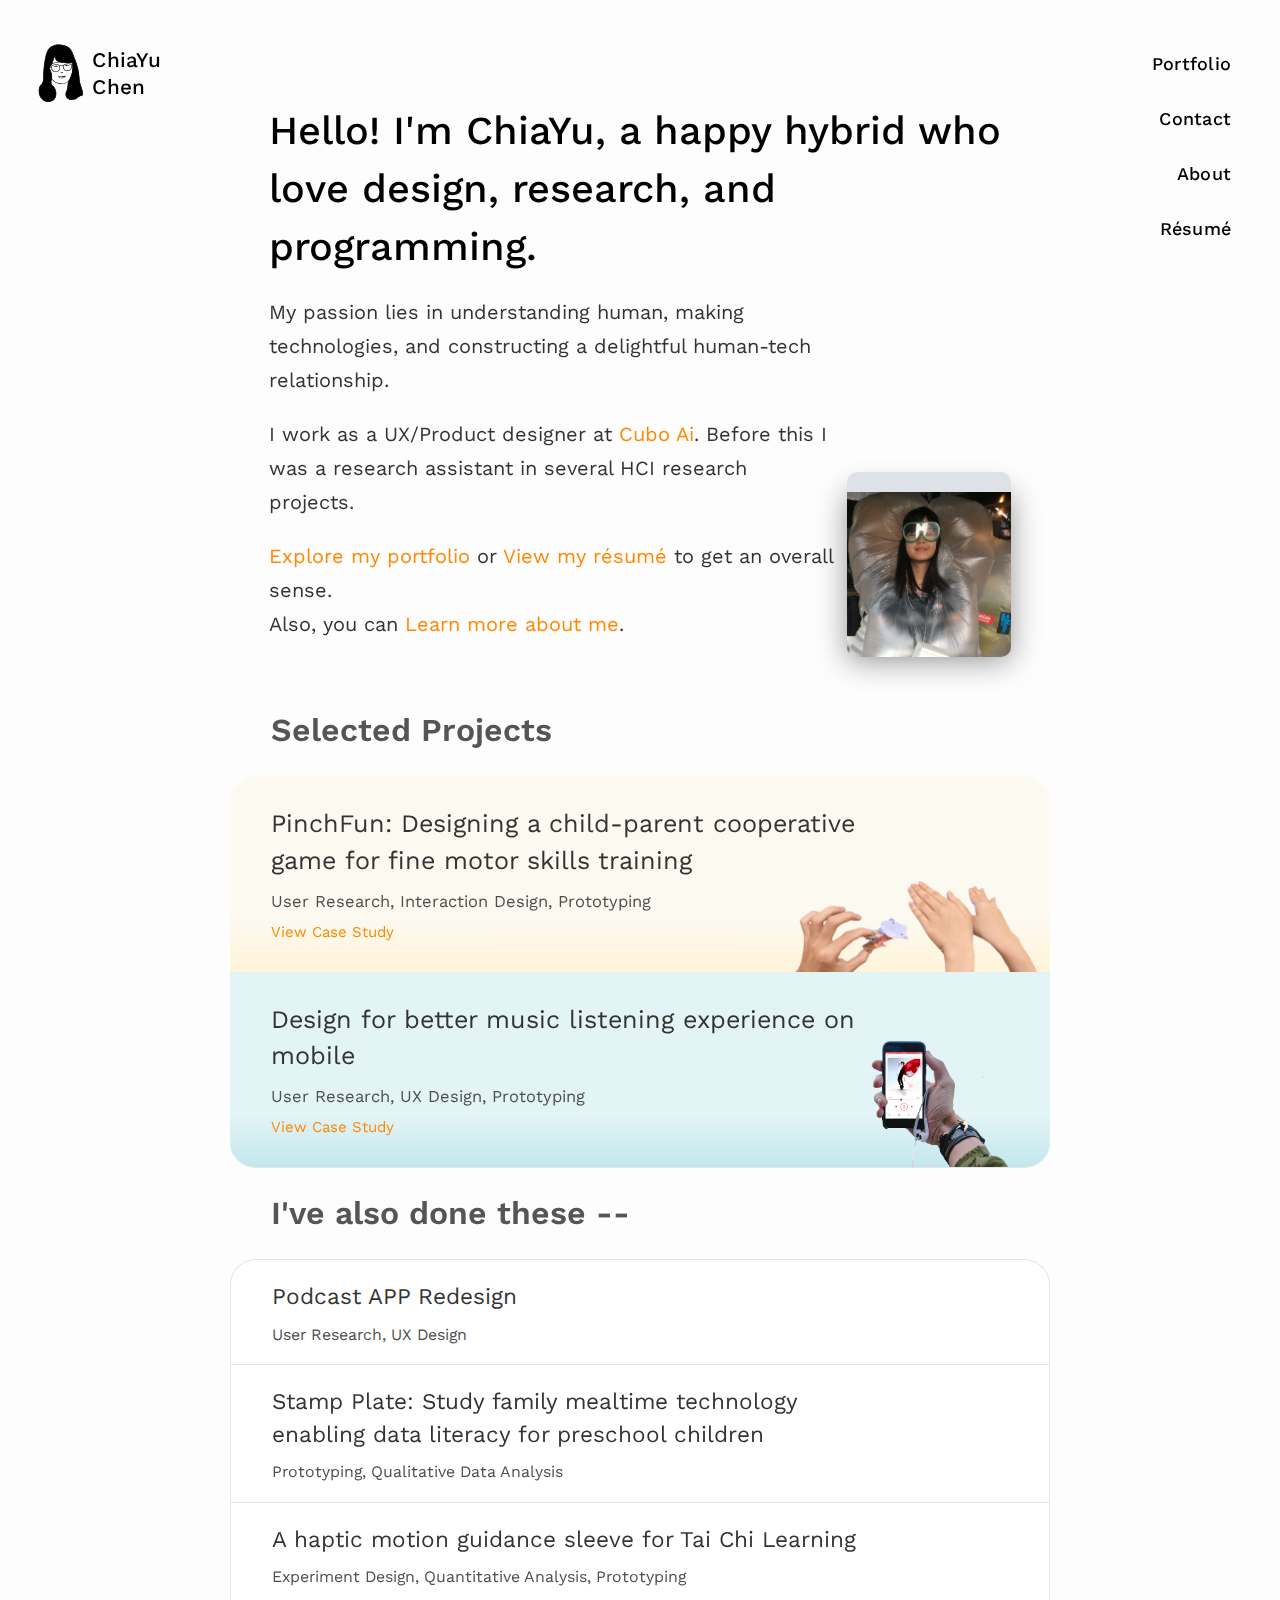
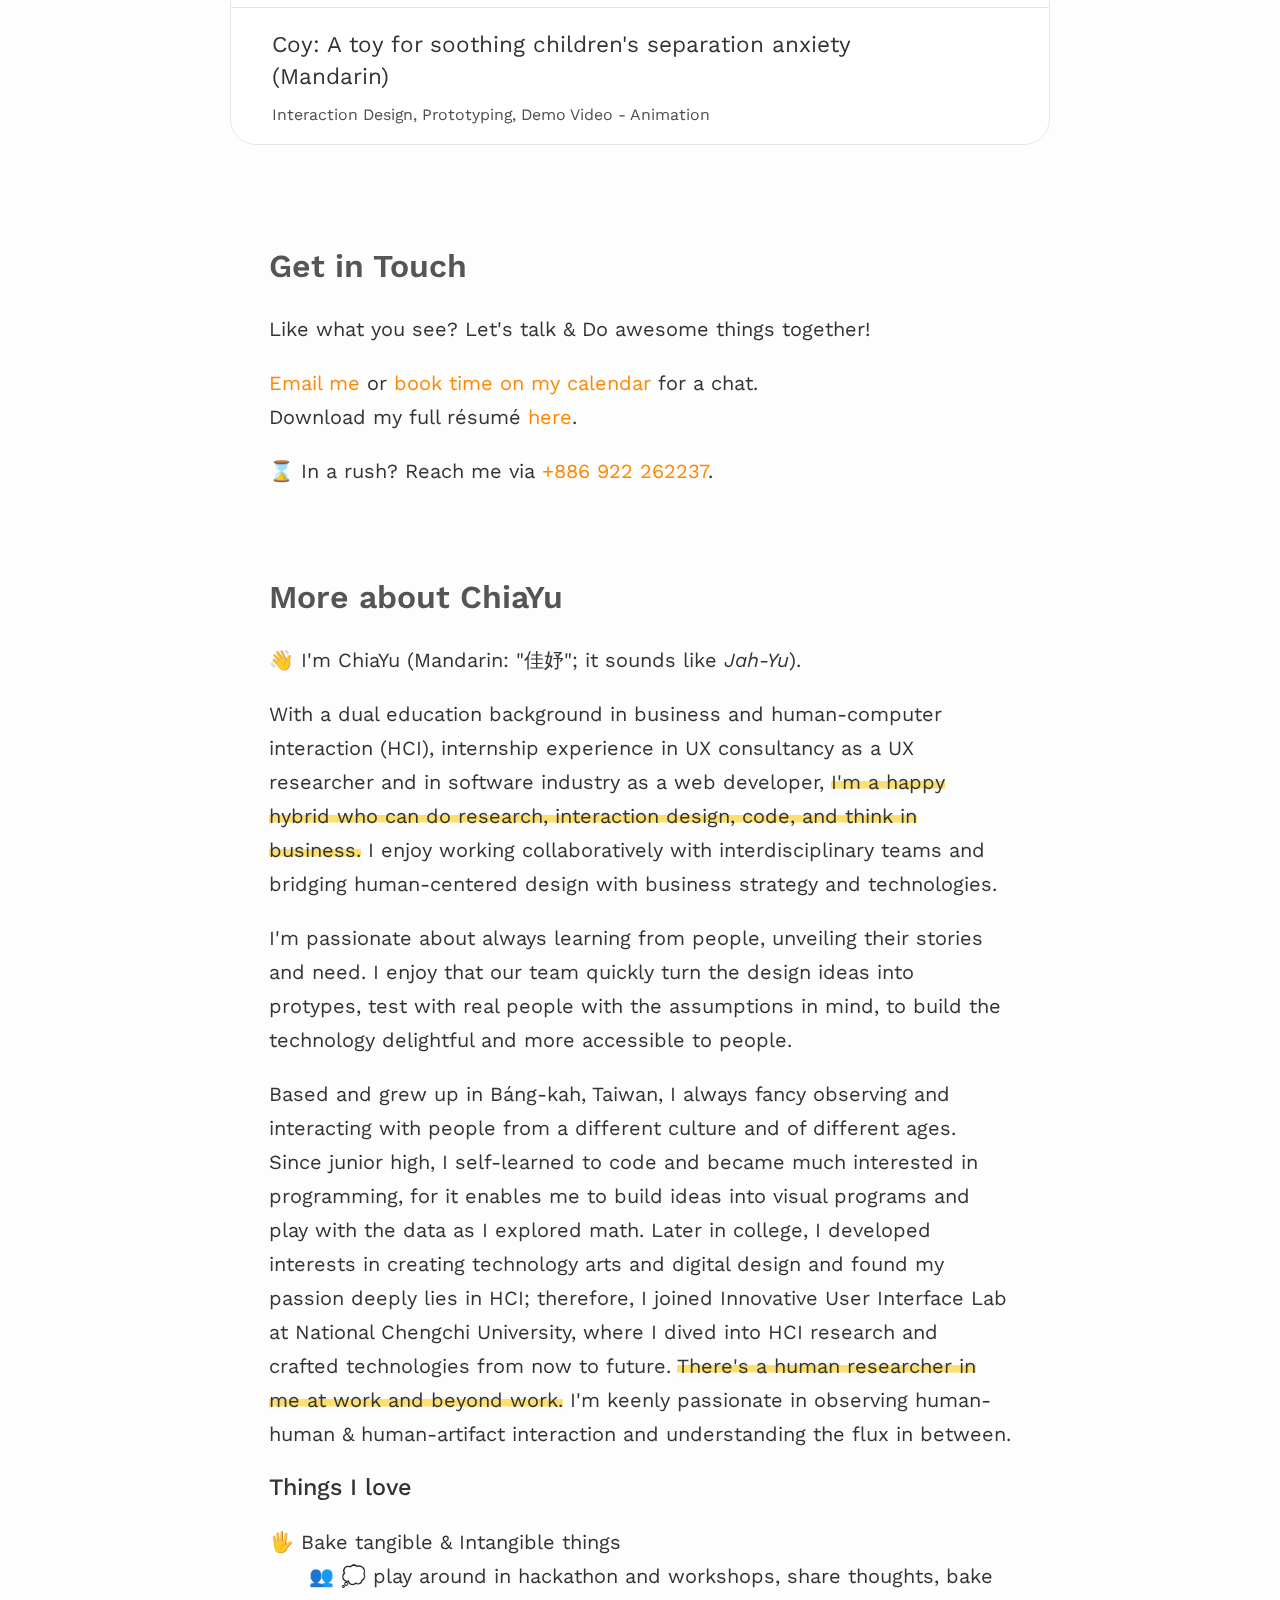
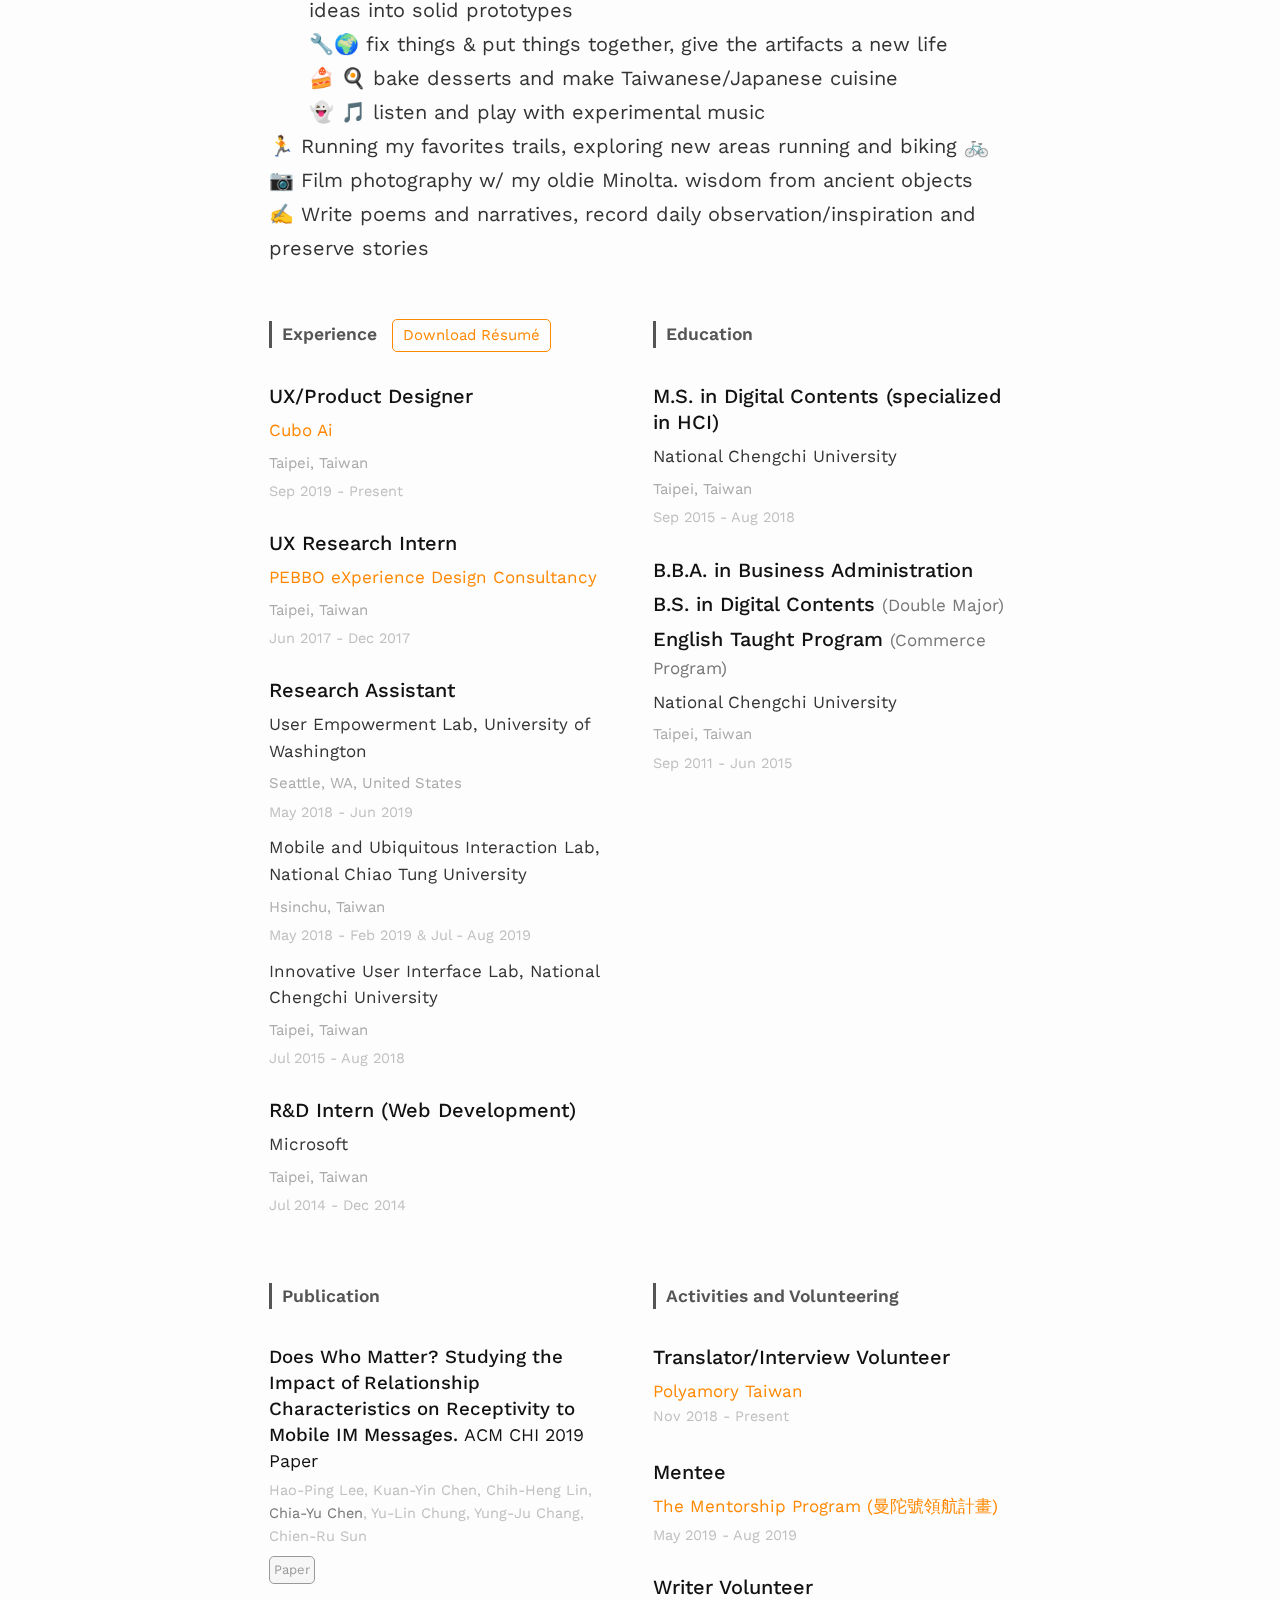
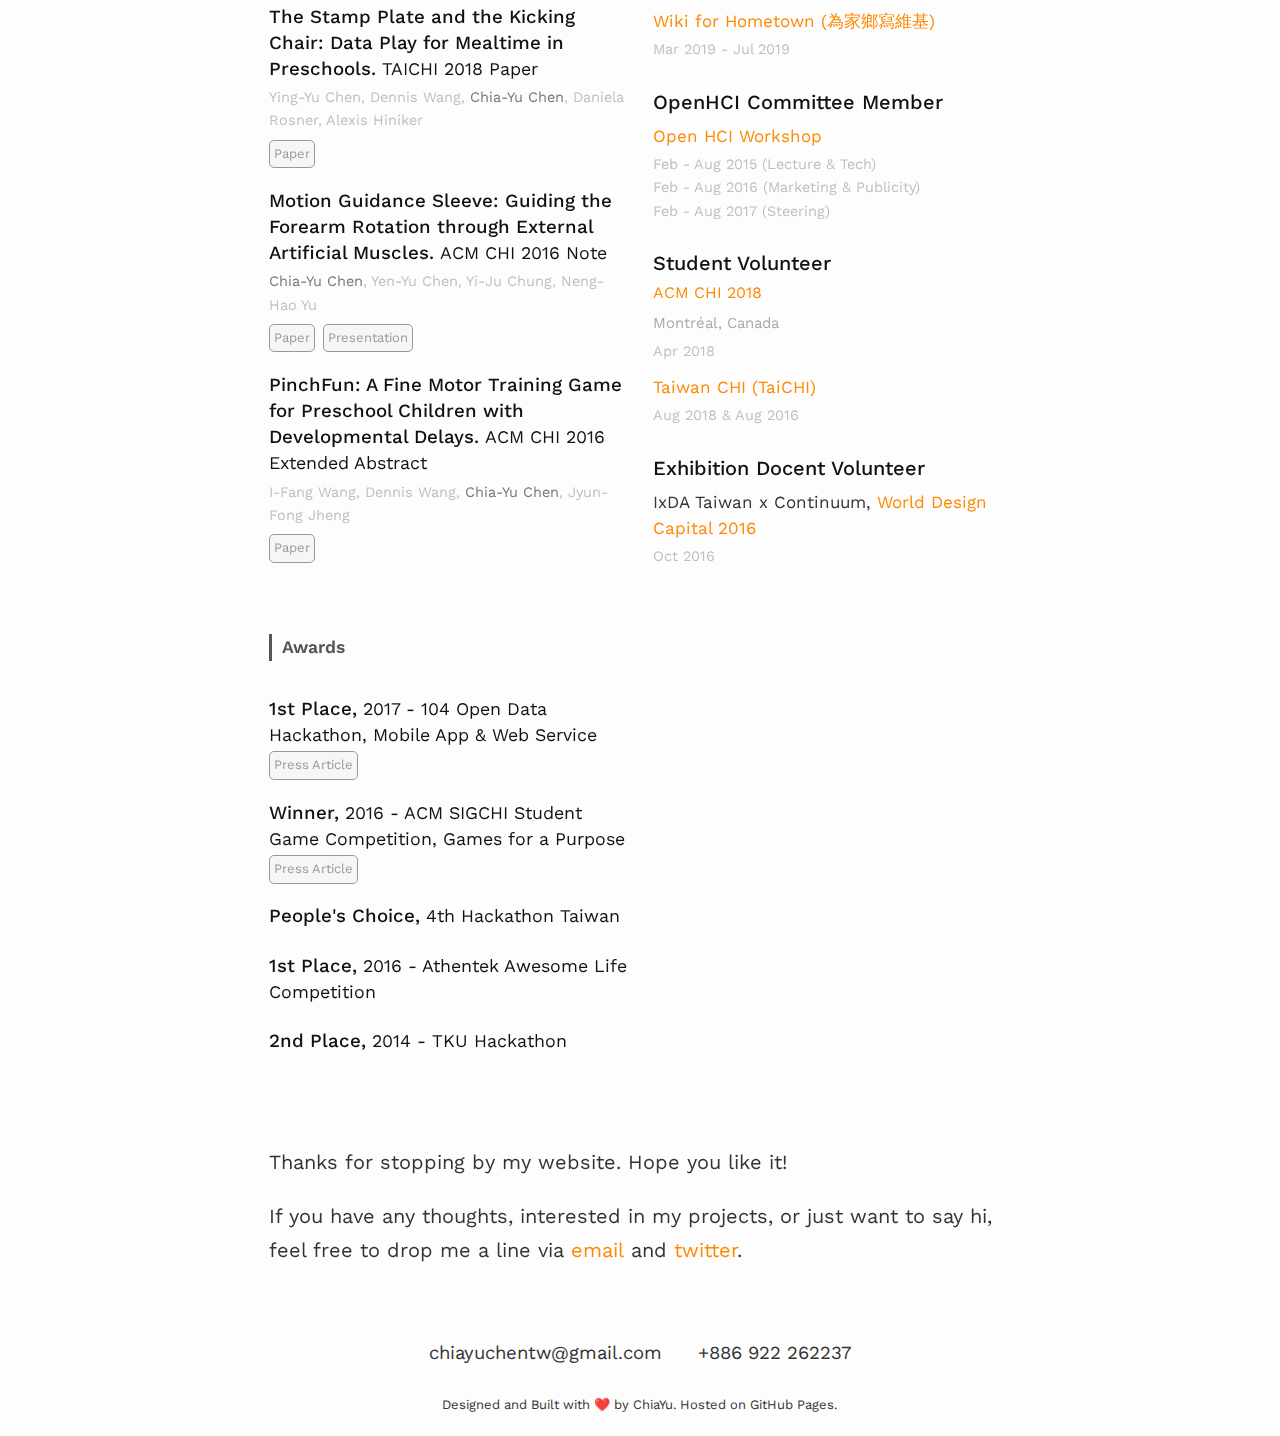
==== commit 68757e23: "add blog post UserXper" ====
--- a/index.html
+++ b/index.html
@@ -140,10 +140,13 @@
 
     <header>
       <h1>
-        Hello! I'm ChiaYu, an HCI enthusiast, user researcher, interaction designer, and sometimes developer - Yes I'm a happy hybrid.
+        Hello! I'm ChiaYu, a happy hybrid who love design, research, and programming.
       </h1>
       <p>
-        My passion lies in understanding human,  constructing experience between human and technologies, and empowering human to live with instinct.
+        My passion lies in understanding human, making technologies, and constructing a delightful human-tech relationship.
+      <p/>
+      <p>
+        I work as a UX/Product designer  at <a href="https://us.getcubo.com" target="_blank">Cubo Ai</a>. Before this I was a research assistant in several HCI research projects.
       </p>
       <p>
         <a href="#portfolio">Explore my portfolio</a> or <a href="chiayuchen_resume.pdf" target="_blank">View my résumé</a> to get an overall sense. <br/>
@@ -507,6 +510,14 @@
       <ul class="about-column">
         <h4>Experience</h4>
         <a class="resume-cta" href="chiayuchen_resume.pdf" target="_blank">Download Résumé</a>
+        
+        <li class="experience">
+          <div class="role">UX/Product Designer</div>
+          <div class="affiliation"><a href="https://us.getcubo.com" target="_blank">Cubo Ai</a></div>
+          <div class="location">Taipei, Taiwan</div>
+          <div class="duration">Sep 2019 - Present</div>
+        </li>
+        
         <li class="experience">
           <div class="role">UX Research Intern</div>
           <div class="affiliation"><a href="https://medium.com/@chiayuc/3e02b018c560" target="_blank">PEBBO eXperience Design Consultancy</a></div>
@@ -604,22 +615,24 @@
           </div>
         </li>
       </ul>
+      
       <ul class="about-column">
         <h4>Activities and Volunteering</h4>
-        <li class="experience">
-            <div class="role">Mentee</div>
-            <div class="affiliation"><a href="http://thementorship.tw">The Mentorship Program (曼陀號領航計畫)</a></div>
-            <div class="duration">May 2019 - Present</div>
-        </li>
-        <li class="experience">
-          <div class="role">Writer Volunteer</div>
-          <div class="affiliation"><a href="https://www.facebook.com/wanhuaxiaoxiao/" target="_blank">Wiki for Hometown (為家鄉寫維基)</a></div>
-          <div class="duration">Mar 2019 - Present</div>
-        </li>
         <li class="experience">
           <div class="role">Translator/Interview Volunteer</div>
           <div class="affiliation"><a href="http://www.poly.tw" target="_blank">Polyamory Taiwan</a>
           <div class="duration">Nov 2018 - Present</div></div>
+        </li>
+        
+        <li class="experience">
+            <div class="role">Mentee</div>
+            <div class="affiliation"><a href="http://thementorship.tw">The Mentorship Program (曼陀號領航計畫)</a></div>
+            <div class="duration">May 2019 - Aug 2019</div>
+        </li>
+        <li class="experience">
+          <div class="role">Writer Volunteer</div>
+          <div class="affiliation"><a href="https://www.facebook.com/wanhuaxiaoxiao/" target="_blank">Wiki for Hometown (為家鄉寫維基)</a></div>
+          <div class="duration">Mar 2019 - Jul 2019</div>
         </li>
         <li class="experience">
           <div class="role">OpenHCI Committee Member</div>
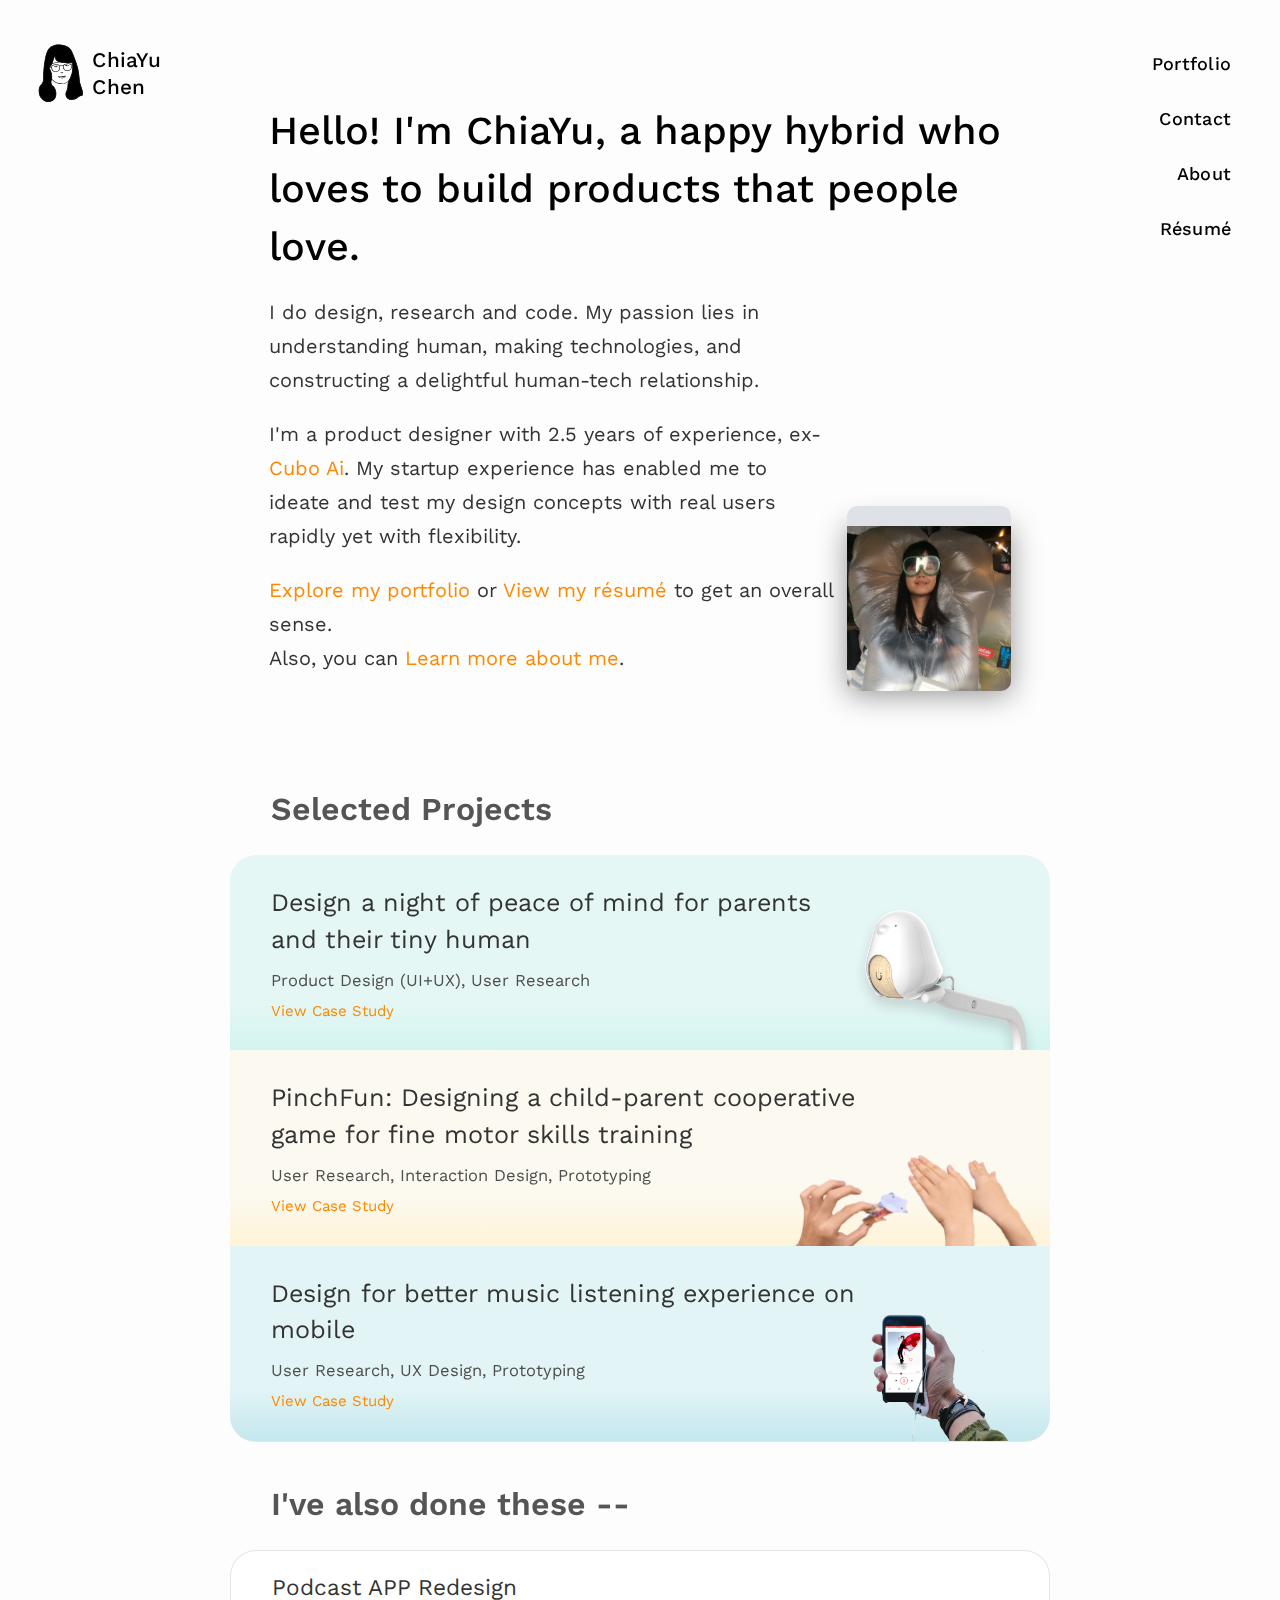
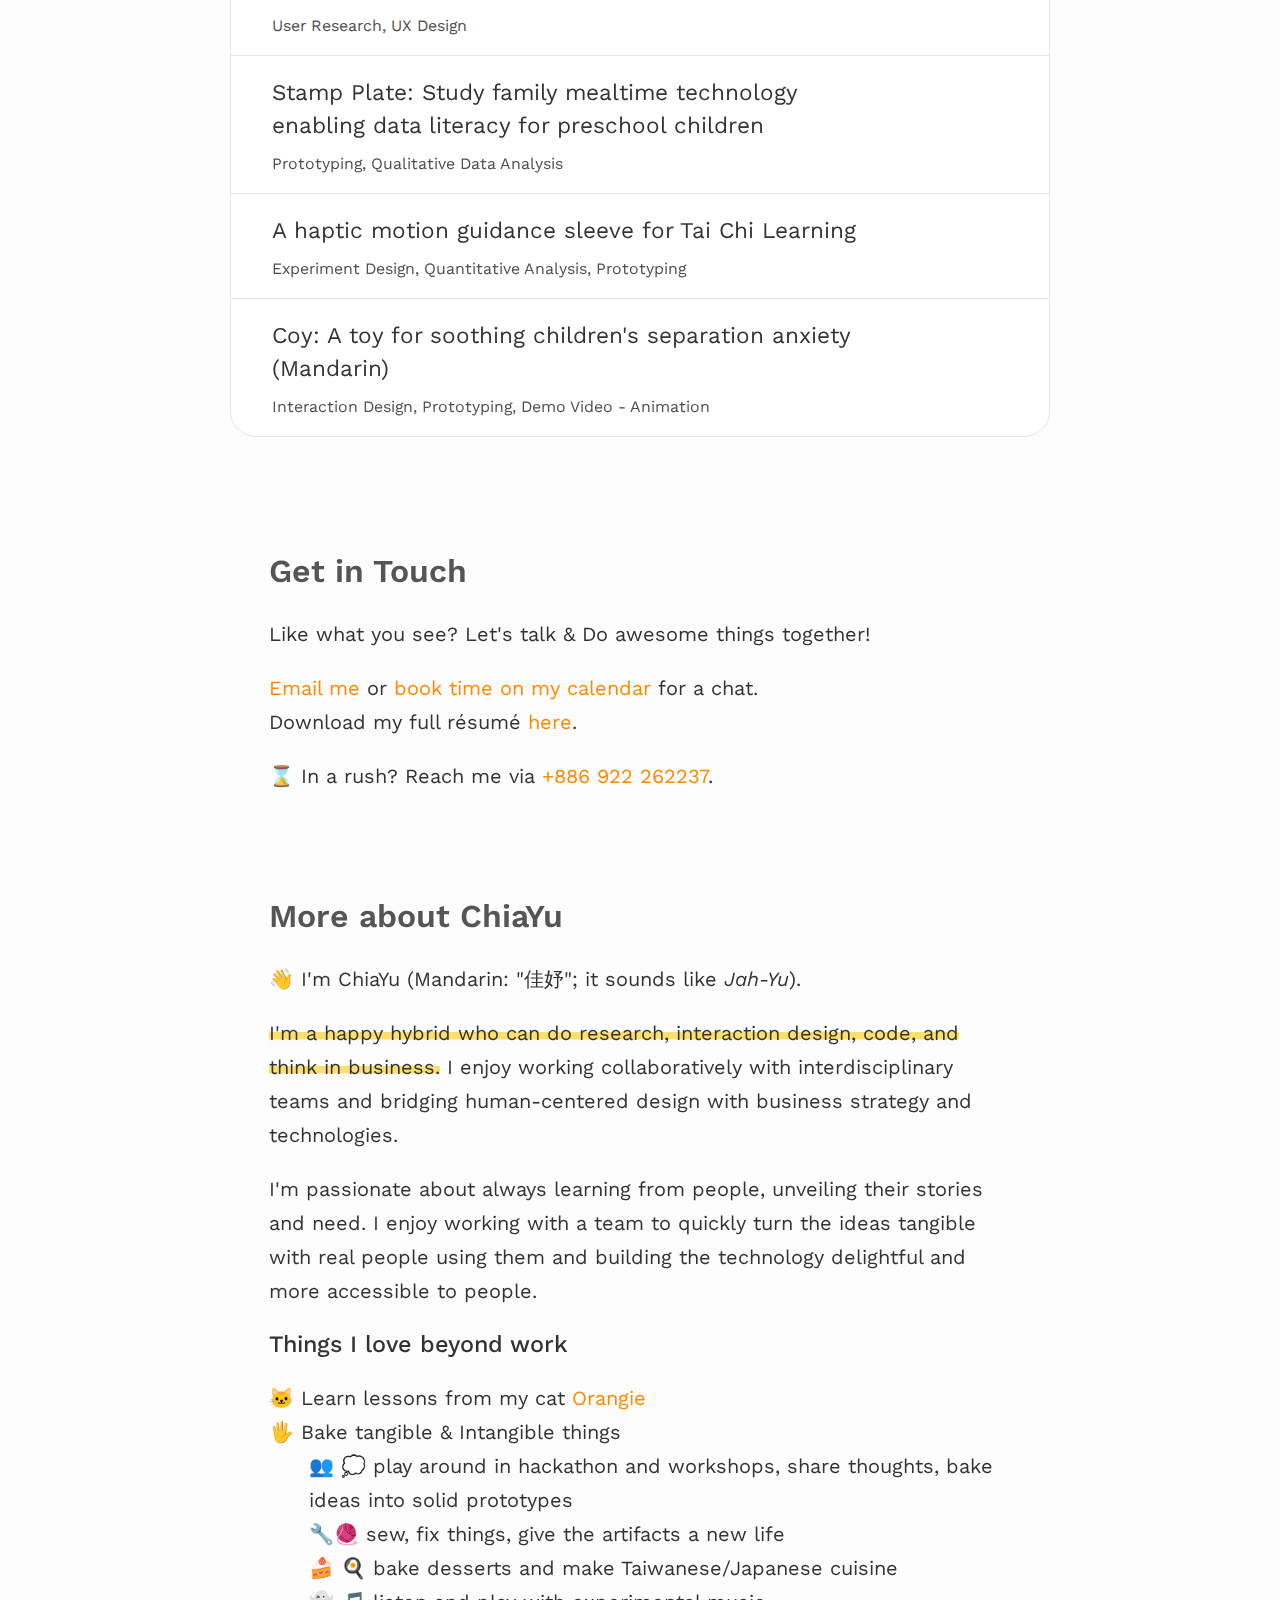
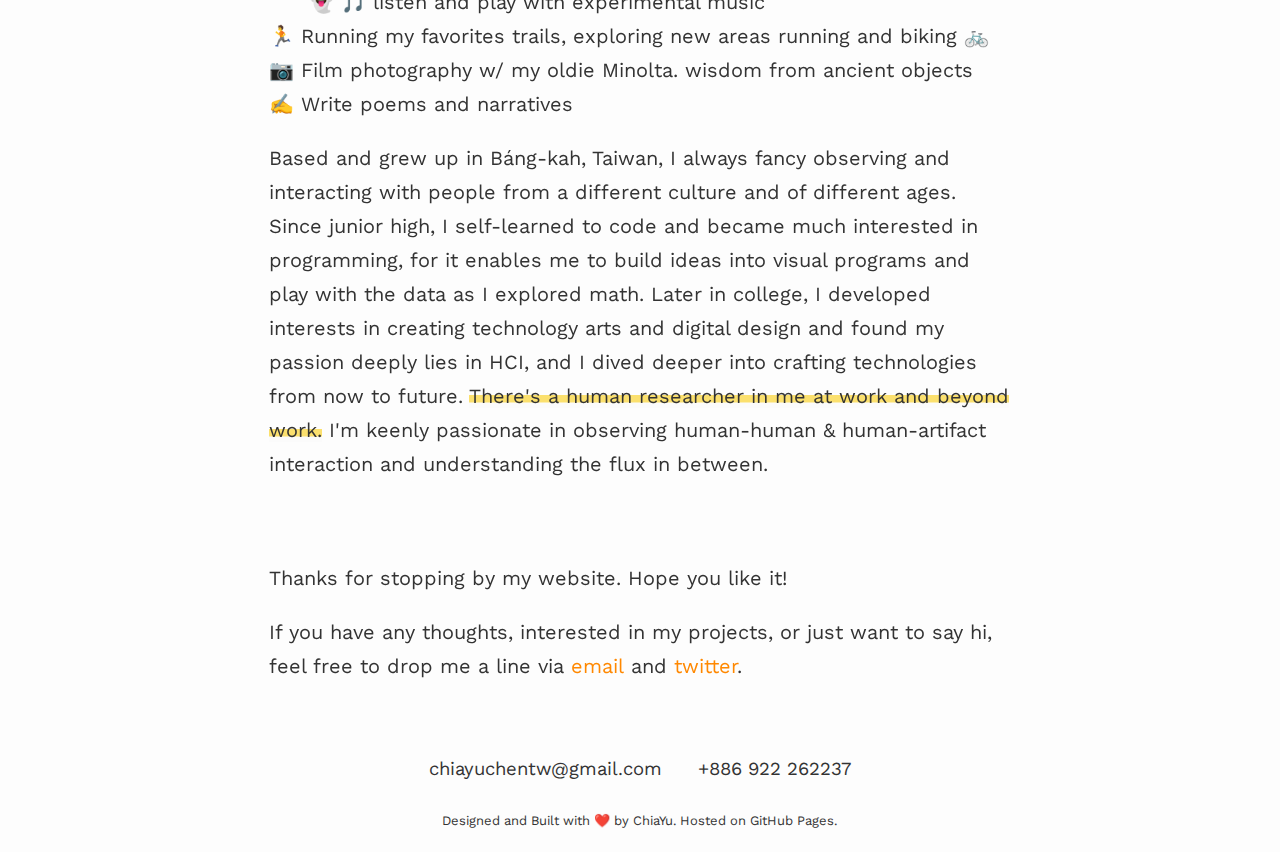
==== commit 7348b092: "Update portfolio for 2022" ====
--- a/index.html
+++ b/index.html
@@ -20,14 +20,14 @@
     <title>ChiaYu Chen</title>
     <meta charset="utf-8" />
     <meta name="viewport" content="width=device-width, initial-scale=1.0, user-scalable=0, minimum-scale=1.0, maximum-scale=1.0" />
-    <meta name="description" content="ChiaYu Chen is an HCI Researcher and Interaction Designer based in Taiwan, with passion in constructing meaningful interaction between human and technologies, in digital and physical world." />
-    <meta name="keywords" content="UX designer, user researcher, UX researcher, prototyper, interaction designer, HCI researcher, human-computer interaction" />
+    <meta name="description" content="ChiaYu Chen is a Product Designer based in Taiwan, with passion in constructing meaningful interaction between human and technologies, in digital and physical world." />
+    <meta name="keywords" content="Product designer, UX designer, user researcher, UX researcher, prototyper, interaction designer, HCI researcher, human-computer interaction" />
     <meta name="author" content="ChiaYu Chen" />
-    <meta property="og:title" content="ChiaYu Chen - HCI Researcher and Interaction Designer" />
-    <meta property="og:url" content="chiayu.me" />
+    <meta property="og:title" content="ChiaYu Chen - Product Designer" />
+    <meta property="og:url" content="icily.github.io" />
     <meta property="og:image" content="#" />
-    <meta property="og:site_name" content="ChiaYu Chen - HCI Researcher" />
-    <meta property="og:description" content="HCI Researcher and interaction designer based in Taiwan" />
+    <meta property="og:site_name" content="ChiaYu Chen - Product Designer" />
+    <meta property="og:description" content="Product designer based in Taiwan" />
     <link rel="stylesheet" type="text/css" href="css/normalize.css" />
     <link rel="stylesheet" type="text/css" href="css/style.css" />
     <link rel="shortcut icon" type="image/png" href="img/icon.png" />
@@ -140,13 +140,13 @@
 
     <header>
       <h1>
-        Hello! I'm ChiaYu, a happy hybrid who love design, research, and programming.
+        Hello! I'm ChiaYu, a happy hybrid who loves to build products that people love.
       </h1>
       <p>
-        My passion lies in understanding human, making technologies, and constructing a delightful human-tech relationship.
+        I do design, research and code. My passion lies in understanding human, making technologies, and constructing a delightful human-tech relationship.
       <p/>
       <p>
-        I work as a UX/Product designer  at <a href="https://us.getcubo.com" target="_blank">Cubo Ai</a>. Before this I was a research assistant in several HCI research projects.
+        I'm a product designer with 2.5 years of experience, ex-<a href="https://us.getcubo.com" target="_blank">Cubo Ai</a>. My startup experience has enabled me to ideate and test my design concepts with real users rapidly yet with flexibility.
       </p>
       <p>
         <a href="#portfolio">Explore my portfolio</a> or <a href="chiayuchen_resume.pdf" target="_blank">View my résumé</a> to get an overall sense. <br/>
@@ -164,7 +164,15 @@
         Selected Projects
       </h2>
       
-      <a href="pinchfun" class="project pinchfun first-item">
+      <a href="cubo" class="project cubo first-item">
+        <div class="project-name">Design a night of peace of mind for parents and their tiny human</div>
+        <div class="project-role">Product Design (UI+UX), User Research
+        </div>
+        <div class="project-cta">View Case Study</div>
+        <img src="cubo/thumbnail.png" alt="Cubo" class="project-image"/>
+      </a>
+        
+      <a href="pinchfun" class="project pinchfun">
         <div class="project-name">PinchFun: Designing a child-parent cooperative game for fine motor skills training</div>
         <div class="project-role">User Research, Interaction Design, Prototyping
         </div>
@@ -181,7 +189,6 @@
         <img src="music/thumbnail.png" alt="Music" class="project-image"/>
       </a>
       
-      <h2></h2>
       <h2>
         I've also done these --
       </h2>  
@@ -480,32 +487,34 @@
         👋 I'm ChiaYu (Mandarin: "佳妤"; it sounds like <em>Jah-Yu</em>). 
       </p>
       <p>
-        With a dual education background in business and human-computer interaction (HCI), internship experience in UX consultancy as a UX researcher and in software industry as a web developer, <b>I'm a happy hybrid who can do research, interaction design, code, and think in business.</b> I enjoy working collaboratively with interdisciplinary teams and bridging human-centered design with business strategy and technologies.
-      </p>
-      <p>
-        I'm passionate about always learning from people, unveiling their stories and need. I enjoy that our team quickly turn the design ideas into protypes, test with real people with the assumptions in mind, to build the technology delightful and more accessible to people.
-      </p>
-      <p>
-        Based and grew up in Báng-kah, Taiwan, I always fancy observing and interacting with people from a different culture and of different ages. Since junior high, I self-learned to code and became much interested in programming, for it enables me to build ideas into visual programs and play with the data as I explored math. Later in college, I developed interests in creating technology arts and digital design and found my passion deeply lies in HCI; therefore, I joined Innovative User Interface Lab at National Chengchi University, where I dived into HCI research and crafted technologies from now to future. <b>There's a human researcher in me at work and beyond work.</b>  I'm keenly passionate in observing human-human & human-artifact interaction and understanding the flux in between.
-      </p>
-      <p>
-        <h3>Things I love</h3>
+        <b>I'm a happy hybrid who can do research, interaction design, code, and think in business.</b> I enjoy working collaboratively with interdisciplinary teams and bridging human-centered design with business strategy and technologies.
+      </p>
+      <p>
+        I'm passionate about always learning from people, unveiling their stories and need. I enjoy working with a team to quickly turn the ideas tangible with real people using them and building the technology delightful and more accessible to people.
+      </p>
+      <p>
+        <h3>Things I love beyond work</h3>
         <ul style="padding: 0">
+          <li>🐱 Learn lessons from my cat <a href="https://instagram.com/orangietherapper" target="_blank">Orangie</a></li>
           <li>🖐️ Bake tangible & Intangible things
             <ul>
               <li>👥 💭 play around in hackathon and workshops, share thoughts, bake ideas into solid prototypes</li>
-              <li>🔧🌍 fix things & put things together, give the artifacts a new life</li>
+              <li>🔧🧶 sew, fix things, give the artifacts a new life</li>
               <li>🍰 🍳 bake desserts and make Taiwanese/Japanese cuisine</li>
               <li>👻 🎵 listen and play with experimental music </li>
             </ul>
           </li>
           <li>🏃 Running my favorites trails, exploring new areas running and biking 🚲</li>
           <li>📷 Film photography w/ my oldie Minolta. wisdom from ancient objects</li>
-          <li>✍️ Write poems and narratives, record daily observation/inspiration and preserve stories</li>
+          <li>✍️ Write poems and narratives</li>
         </ul>
+      </p>
+      <p>
+        Based and grew up in Báng-kah, Taiwan, I always fancy observing and interacting with people from a different culture and of different ages. Since junior high, I self-learned to code and became much interested in programming, for it enables me to build ideas into visual programs and play with the data as I explored math. Later in college, I developed interests in creating technology arts and digital design and found my passion deeply lies in HCI, and I dived deeper into crafting technologies from now to future. <b>There's a human researcher in me at work and beyond work.</b>  I'm keenly passionate in observing human-human & human-artifact interaction and understanding the flux in between.
       </p>
     </section>
      
+<!--
     <div id="about-container">
       <ul class="about-column">
         <h4>Experience</h4>
@@ -564,7 +573,7 @@
         <li class="experience">
           <div class="role">B.B.A. in Business Administration</div>
           <div class="role">B.S. in Digital Contents <span class="major">(Double Major)</span></div>
-<!--          <div class="role">Computer Science <span class="major">(Minor)</span></div>-->
+          <div class="role">Computer Science <span class="major">(Minor)</span></div>
           <div class="role">English Taught Program <span class="major">(Commerce Program)</span></div>
           <div class="affiliation">National Chengchi University</div>
           <div class="location">Taipei, Taiwan</div>
@@ -696,6 +705,7 @@
         </li>
       </ul>
     </div>
+-->
     
     <div id="about-me">
       <p>
--- a/css/style.css
+++ b/css/style.css
@@ -267,6 +267,12 @@
   right: 5px;
 }
 
+.cubo {
+  background-color: #E5F7F5;
+  fill: #E5F7F5;
+  background-image: linear-gradient(-180deg, #E5F7F5 74%, #D3F5F1 100%);
+}
+
 .pinchfun {
   background-color: #fcf9f0;
   fill: #fcf9f0;
@@ -387,13 +393,14 @@
   width: 86%;
   margin: auto;
   position: relative;
-  padding: 4% 0 1em 0;
+  padding: 1em 0 1em 0;
 }
 
 h2 {
   font-size: 28px;
   font-weight: 600;
   color: #555;
+  padding-top: 1.4em;
 }
 
 #about-me p, #about-me ul,
@@ -903,7 +910,7 @@
   #about-me,
   #contact {
     margin: auto;
-    padding: 4vw 0% 1em 0%;
+    padding: 1em 0% 1em 0%;
     max-width: 58%;
   }
   
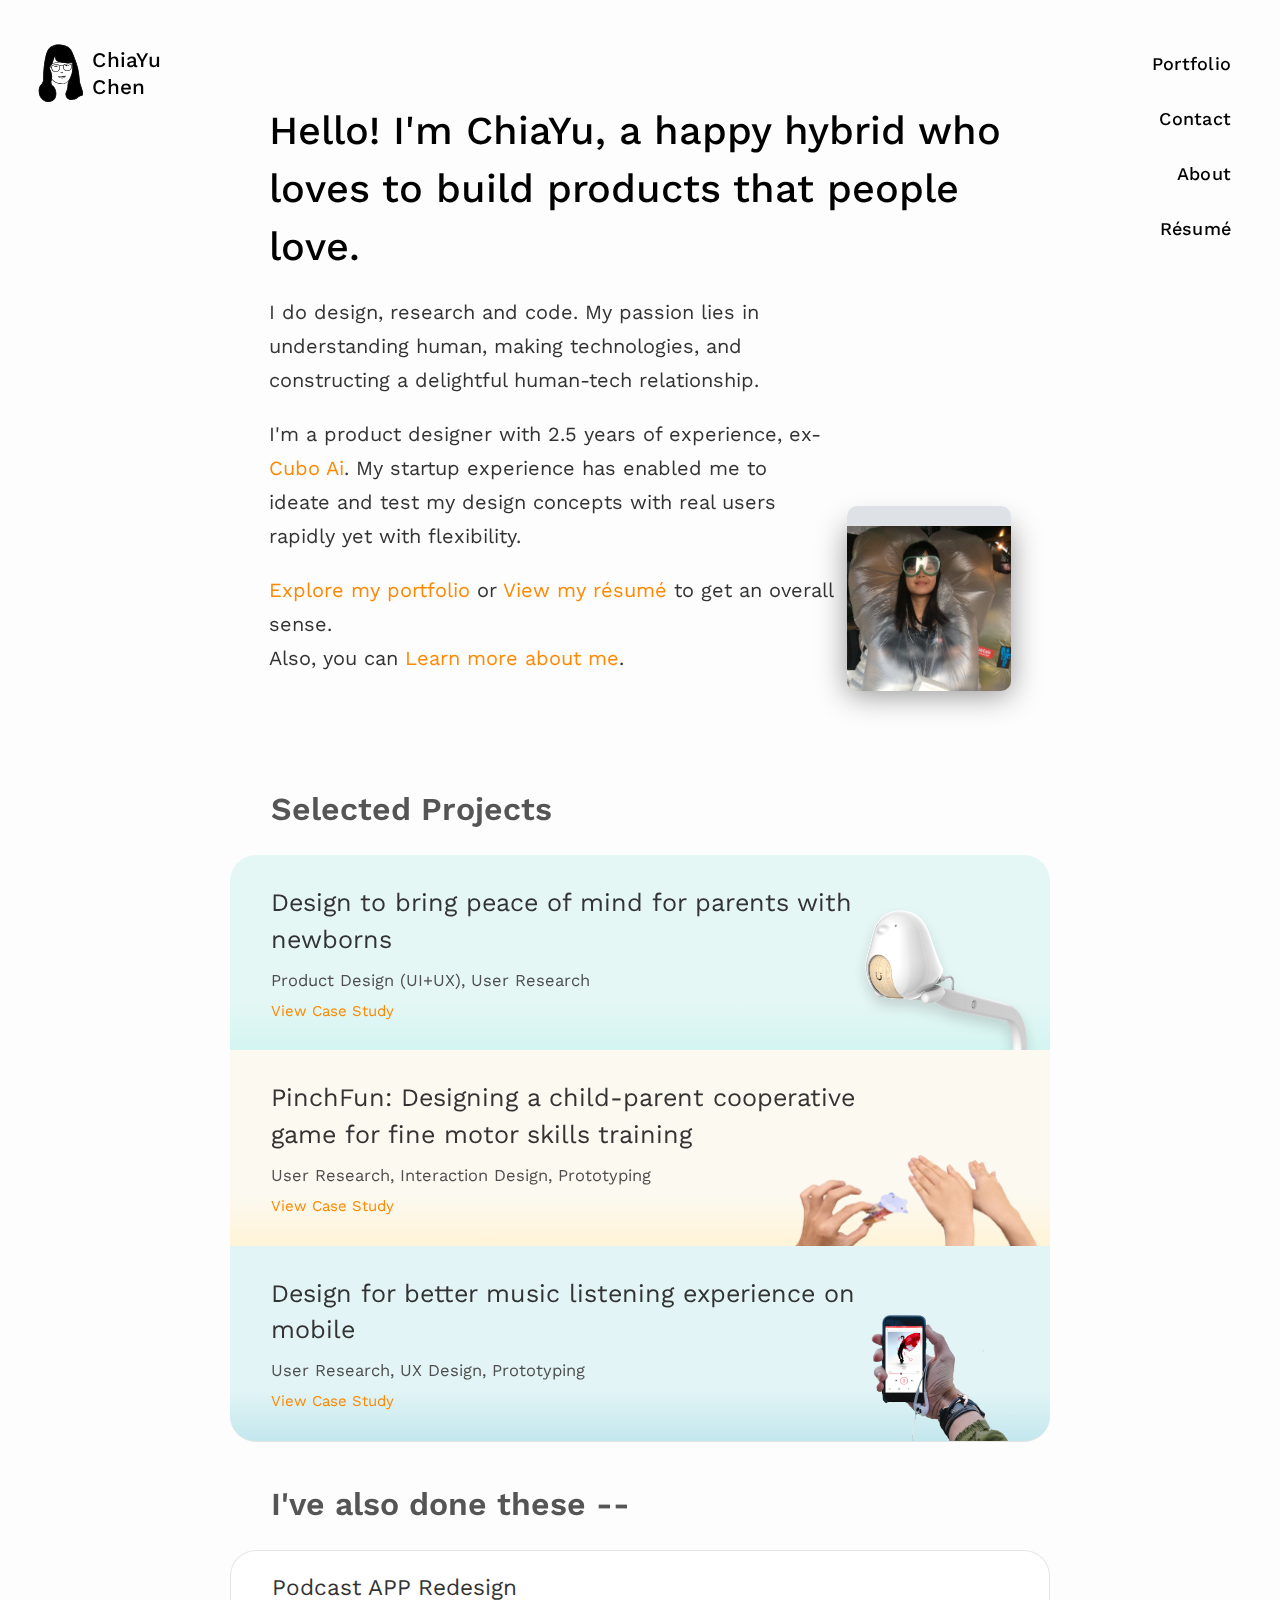
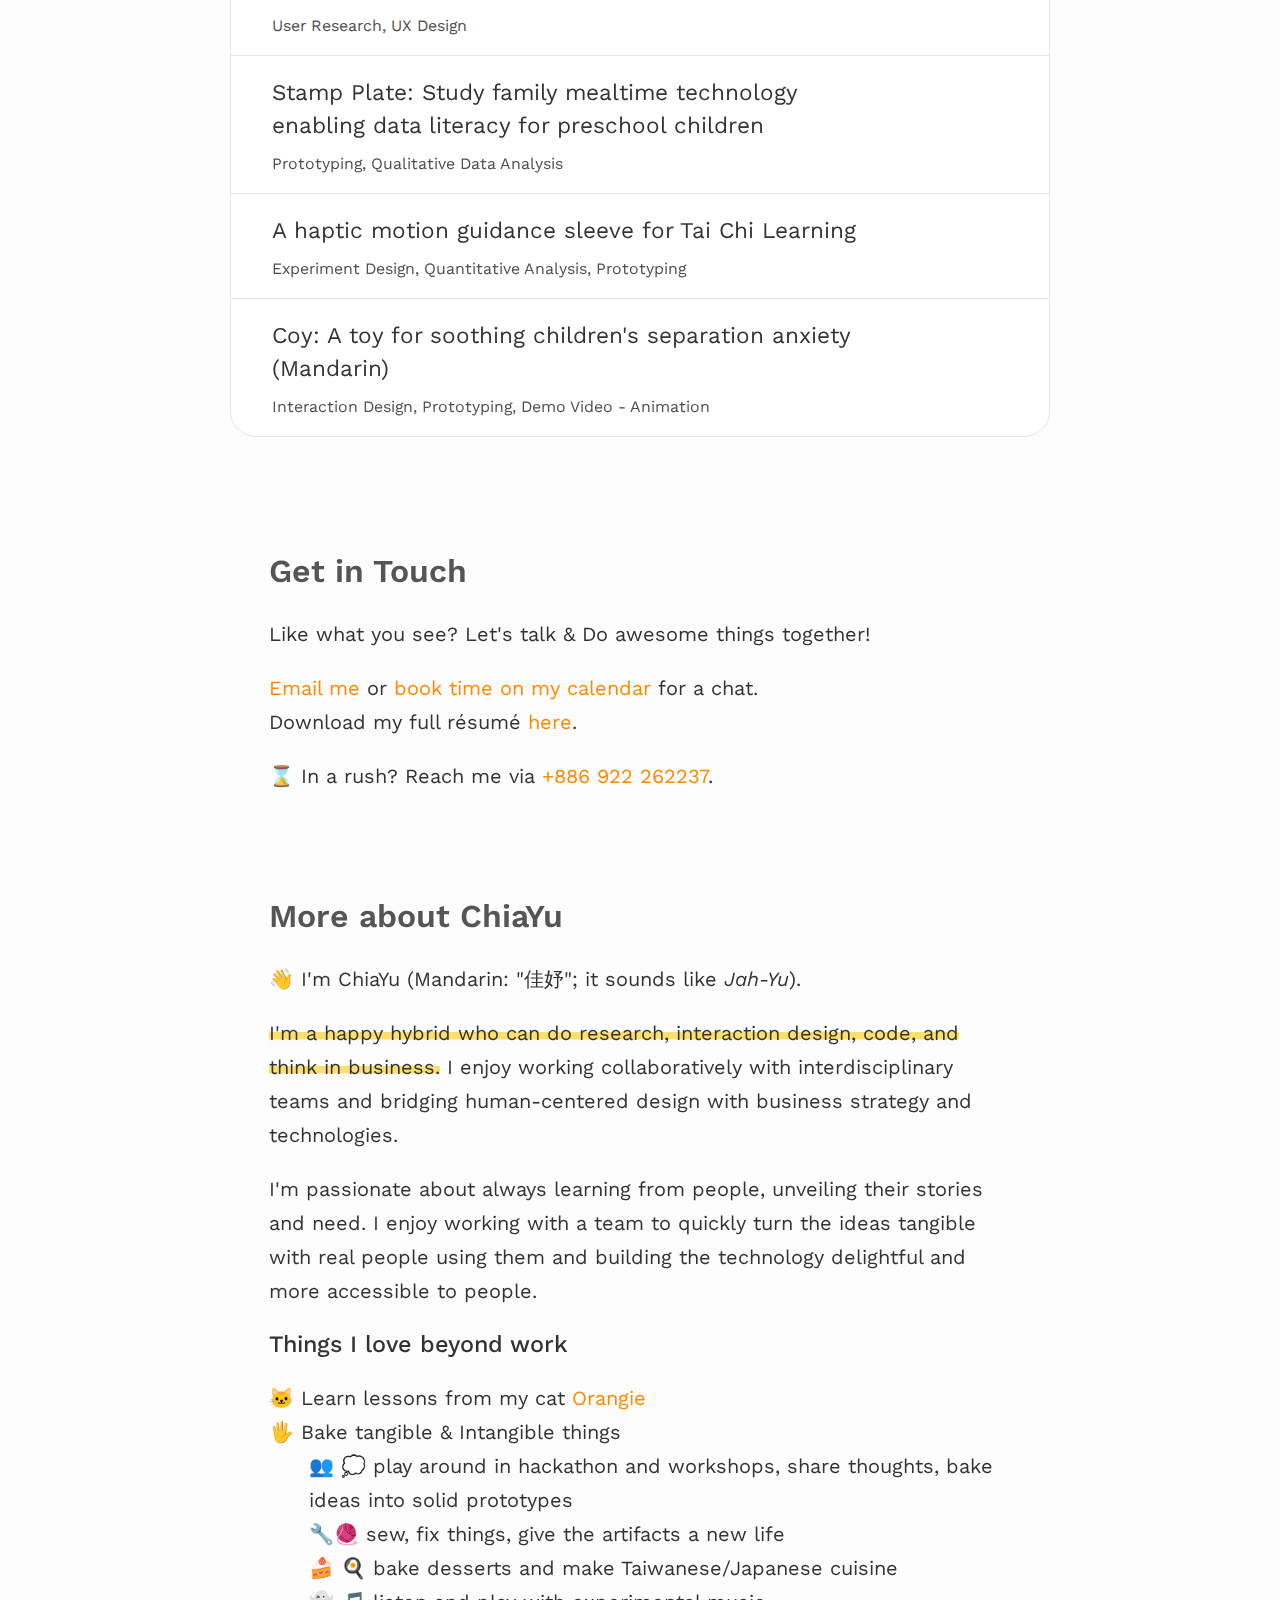
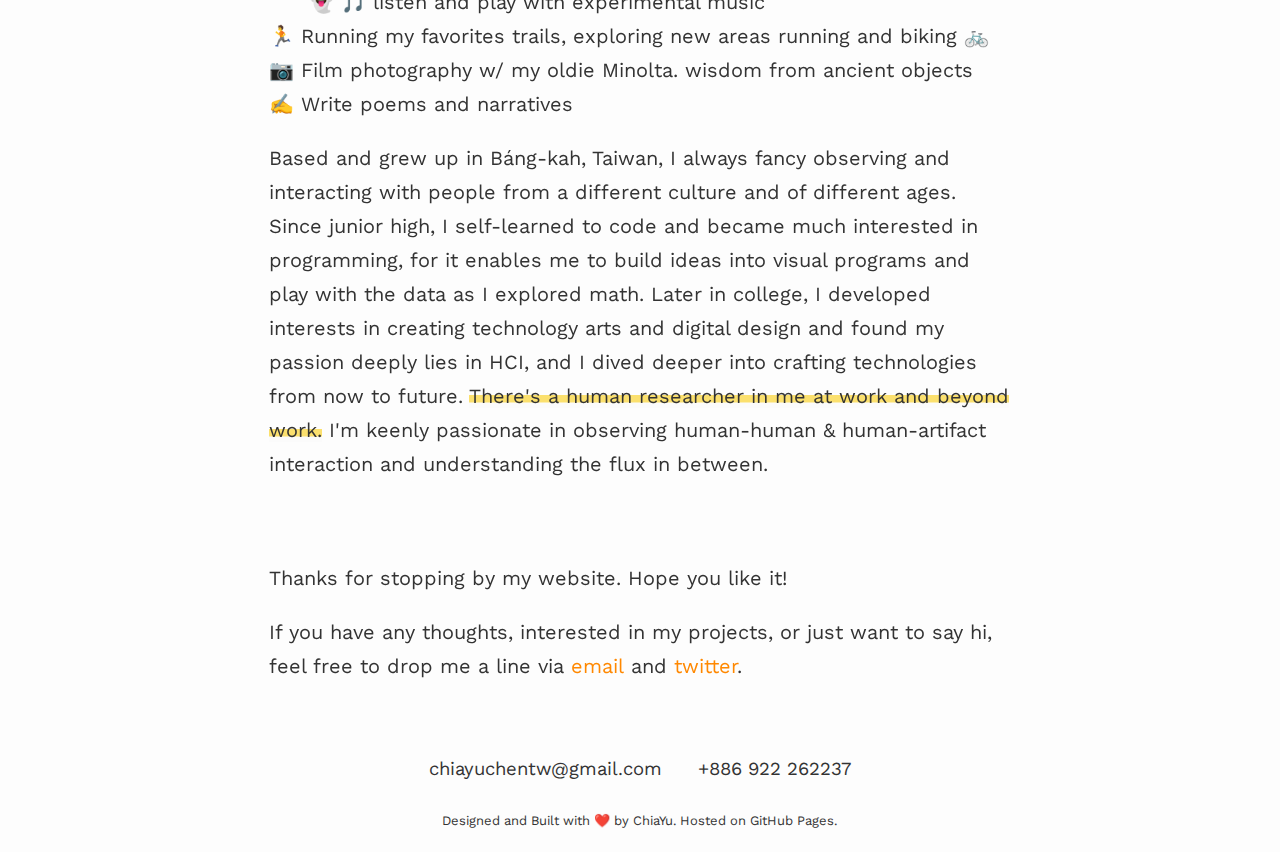
==== commit affc98c2: "Fixed the title of Sleep Analytics Case Study" ====
--- a/index.html
+++ b/index.html
@@ -165,7 +165,7 @@
       </h2>
       
       <a href="cubo" class="project cubo first-item">
-        <div class="project-name">Design a night of peace of mind for parents and their tiny human</div>
+        <div class="project-name">Design to bring peace of mind for parents with newborns</div>
         <div class="project-role">Product Design (UI+UX), User Research
         </div>
         <div class="project-cta">View Case Study</div>
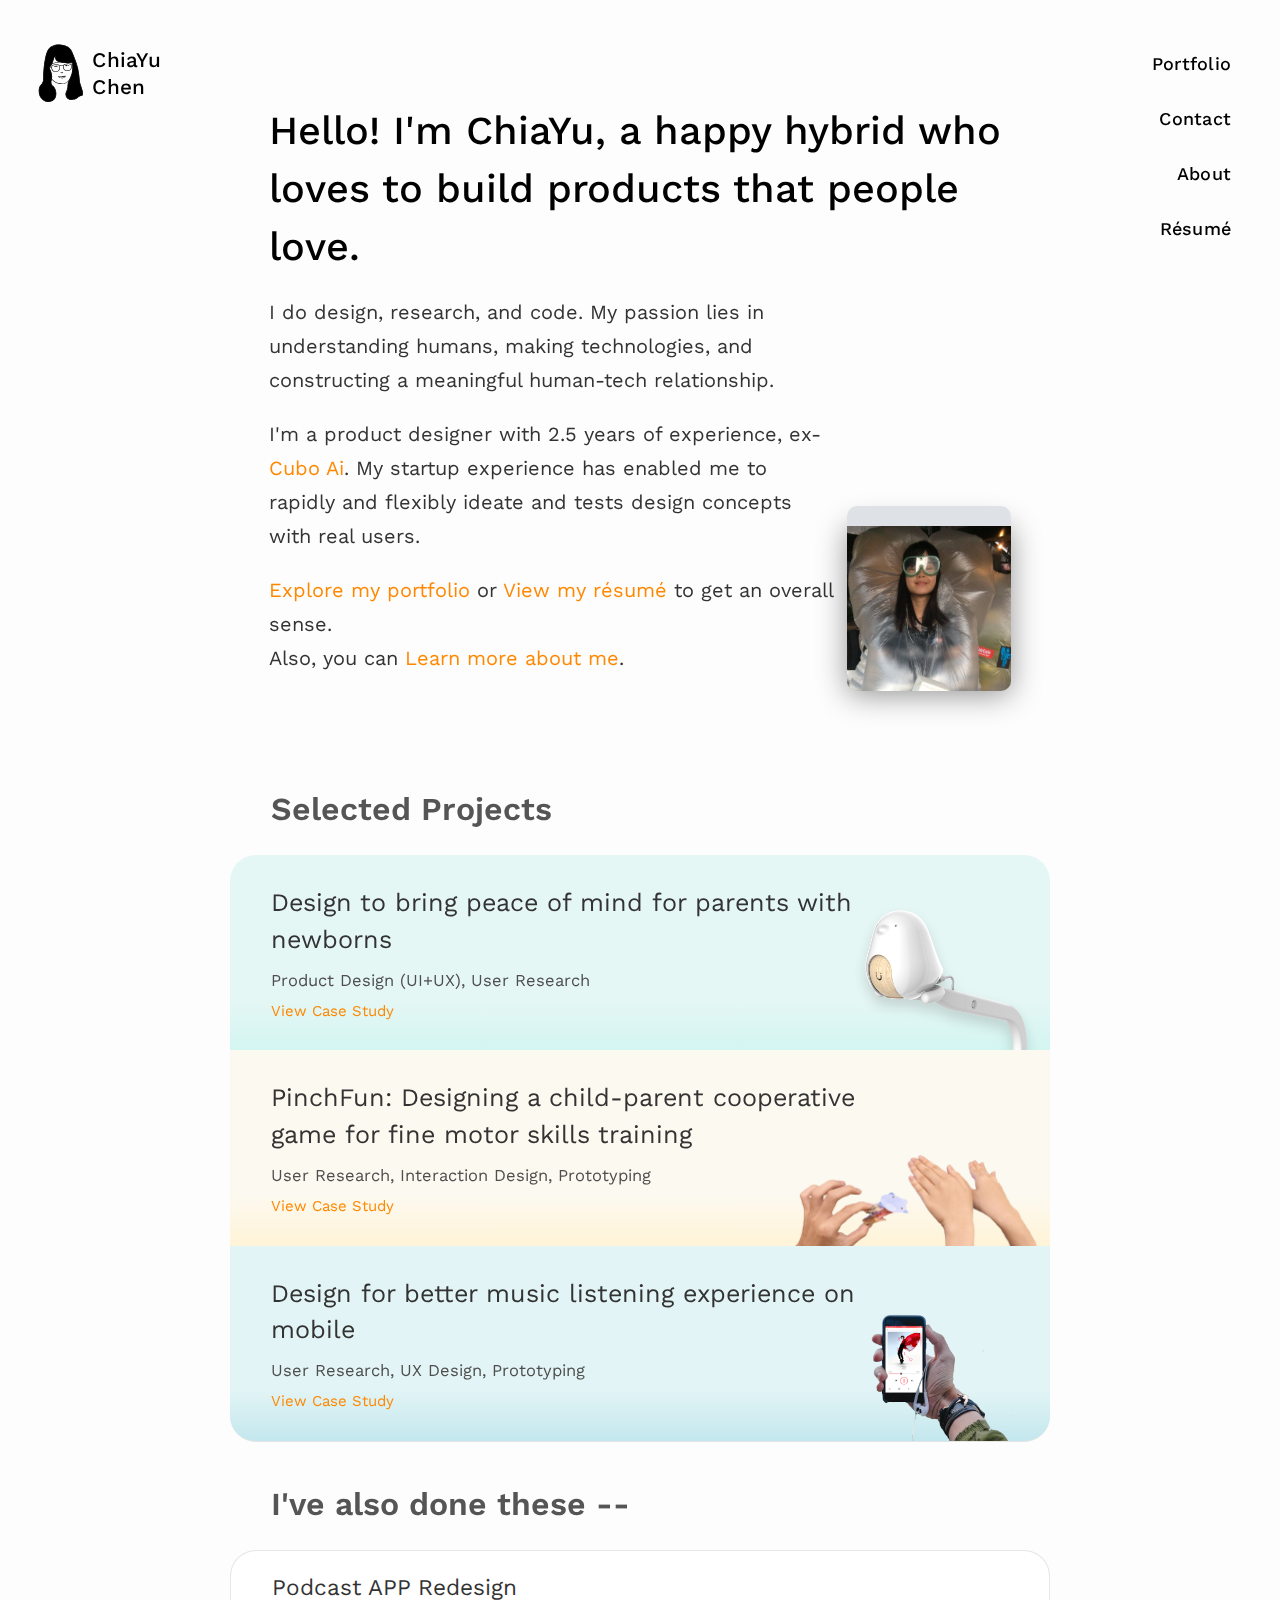
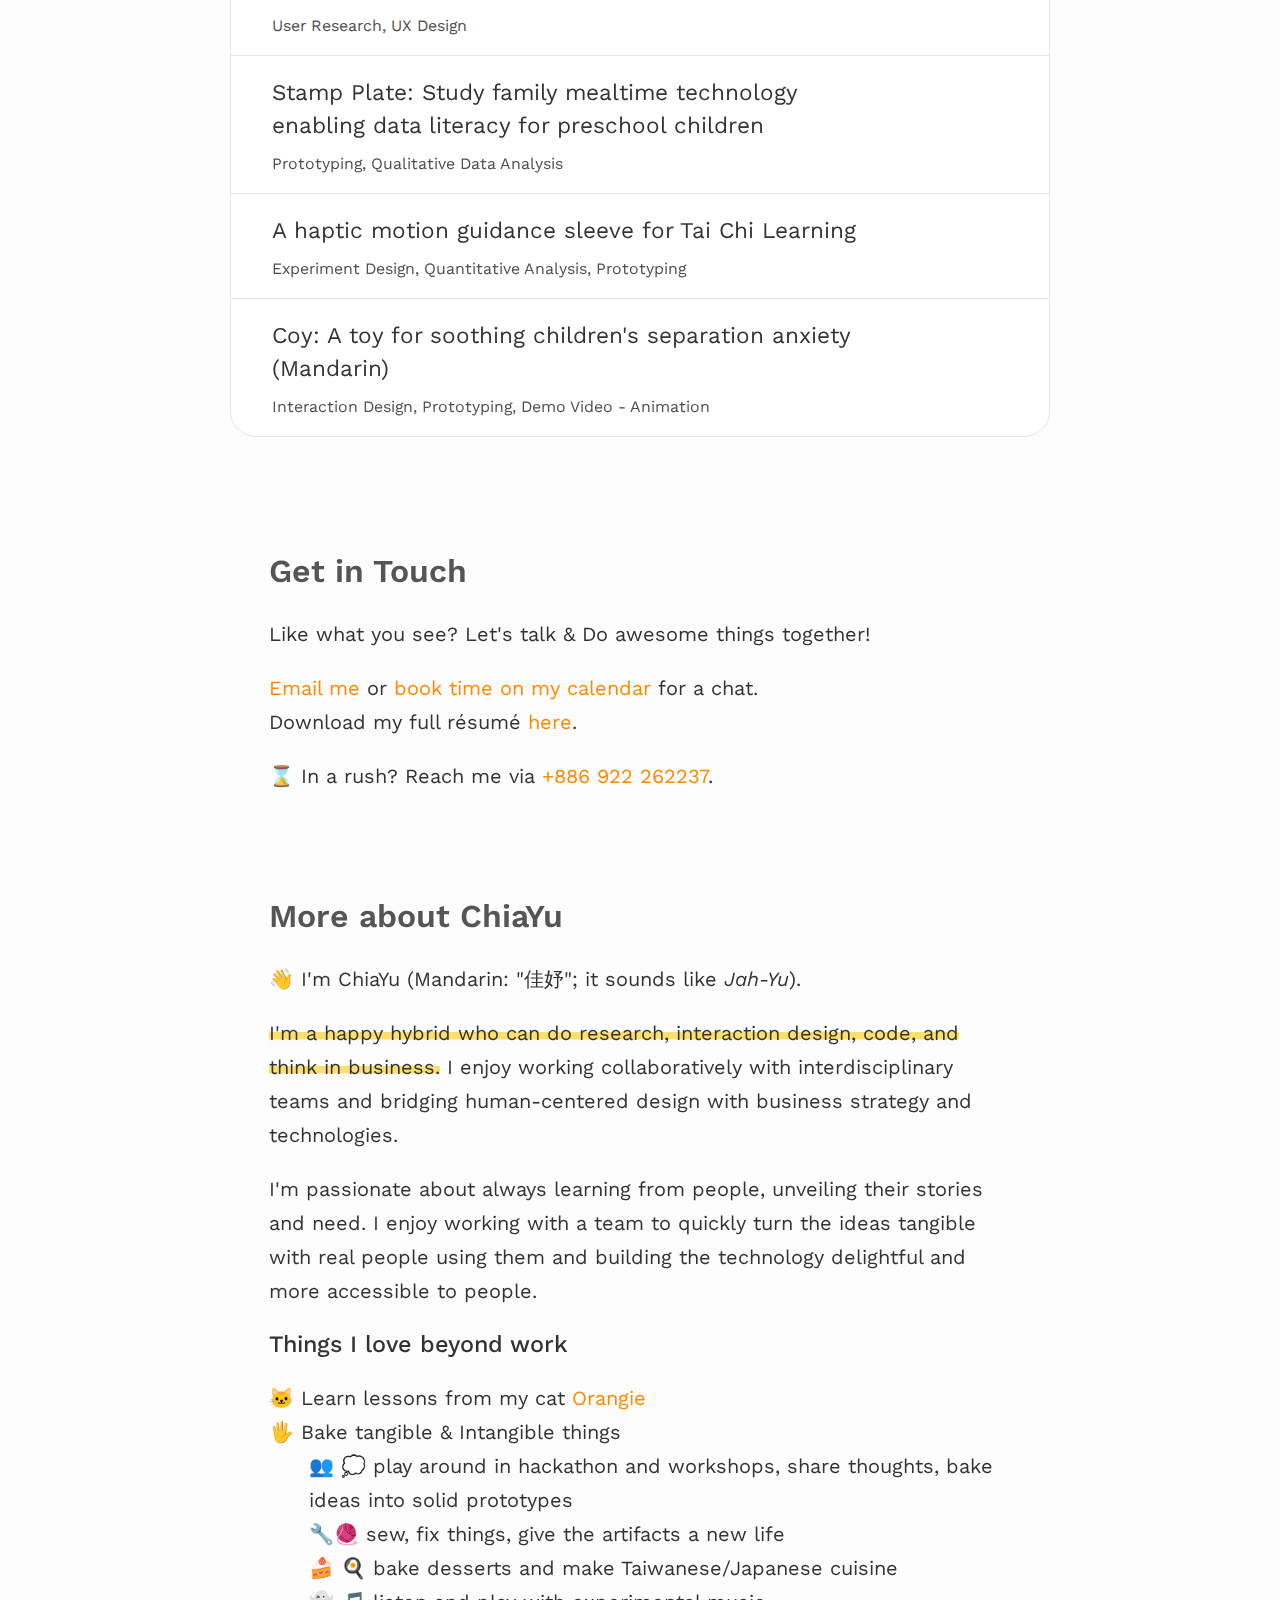
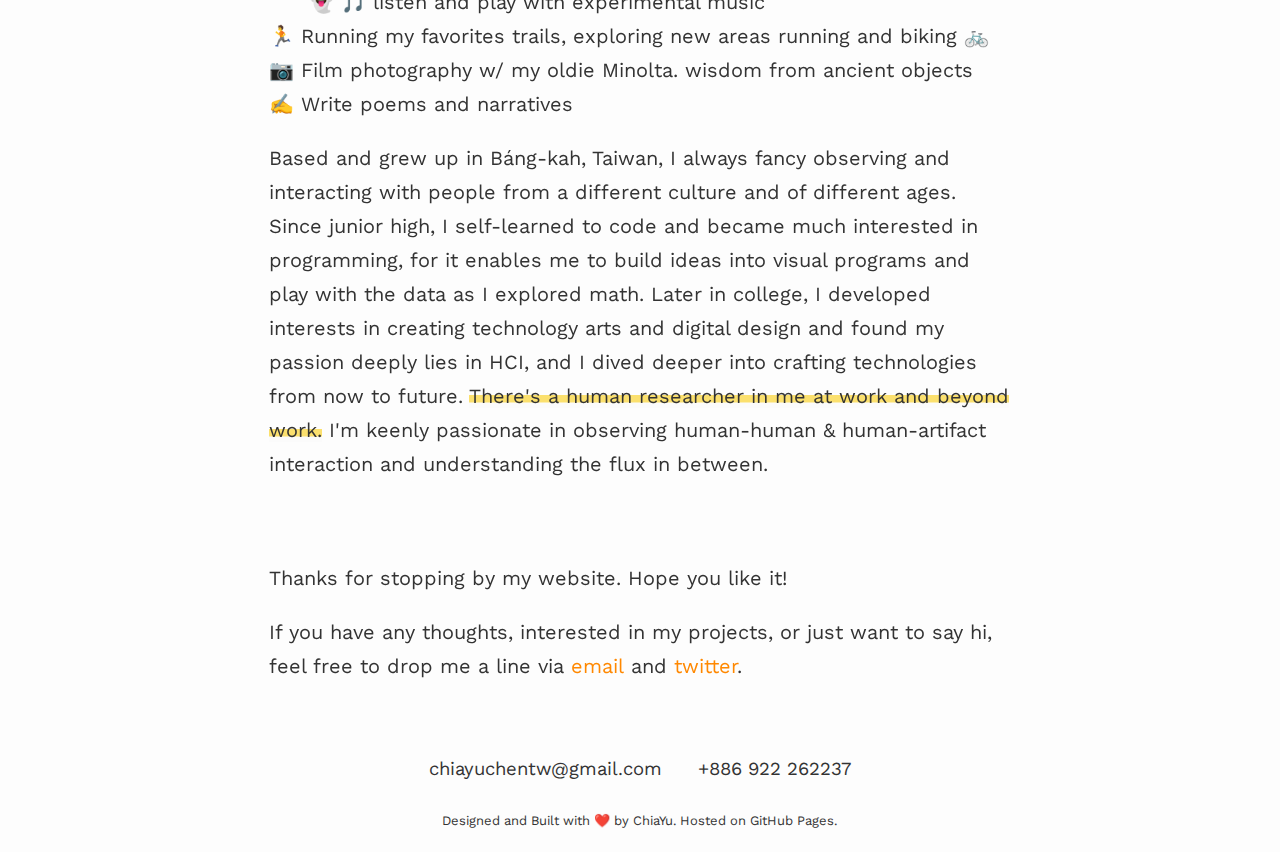
==== commit 020a4ccf: "Fixed grammar error" ====
--- a/index.html
+++ b/index.html
@@ -143,10 +143,10 @@
         Hello! I'm ChiaYu, a happy hybrid who loves to build products that people love.
       </h1>
       <p>
-        I do design, research and code. My passion lies in understanding human, making technologies, and constructing a delightful human-tech relationship.
+        I do design, research, and code. My passion lies in understanding humans, making technologies, and constructing a meaningful human-tech relationship.
       <p/>
       <p>
-        I'm a product designer with 2.5 years of experience, ex-<a href="https://us.getcubo.com" target="_blank">Cubo Ai</a>. My startup experience has enabled me to ideate and test my design concepts with real users rapidly yet with flexibility.
+        I'm a product designer with 2.5 years of experience, ex-<a href="https://us.getcubo.com" target="_blank">Cubo Ai</a>. My startup experience has enabled me to rapidly and flexibly ideate and tests design concepts with real users.
       </p>
       <p>
         <a href="#portfolio">Explore my portfolio</a> or <a href="chiayuchen_resume.pdf" target="_blank">View my résumé</a> to get an overall sense. <br/>
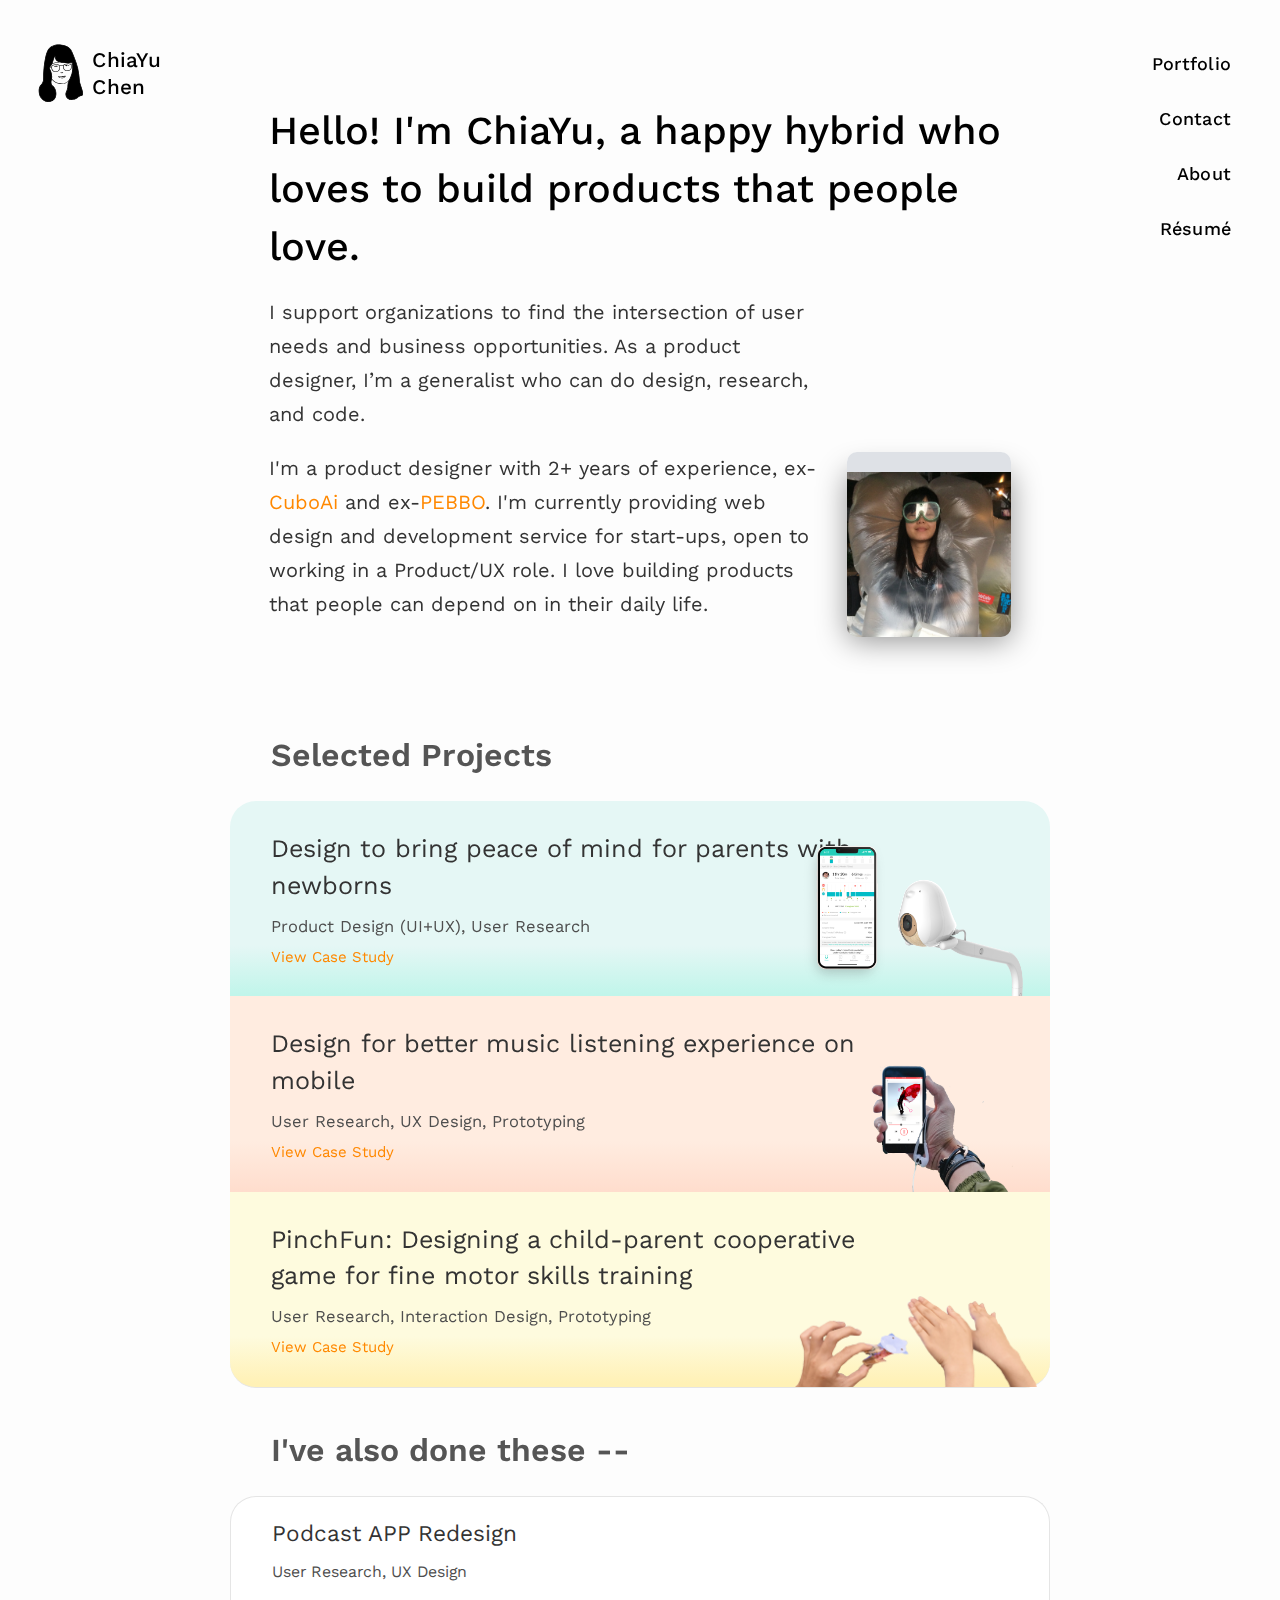
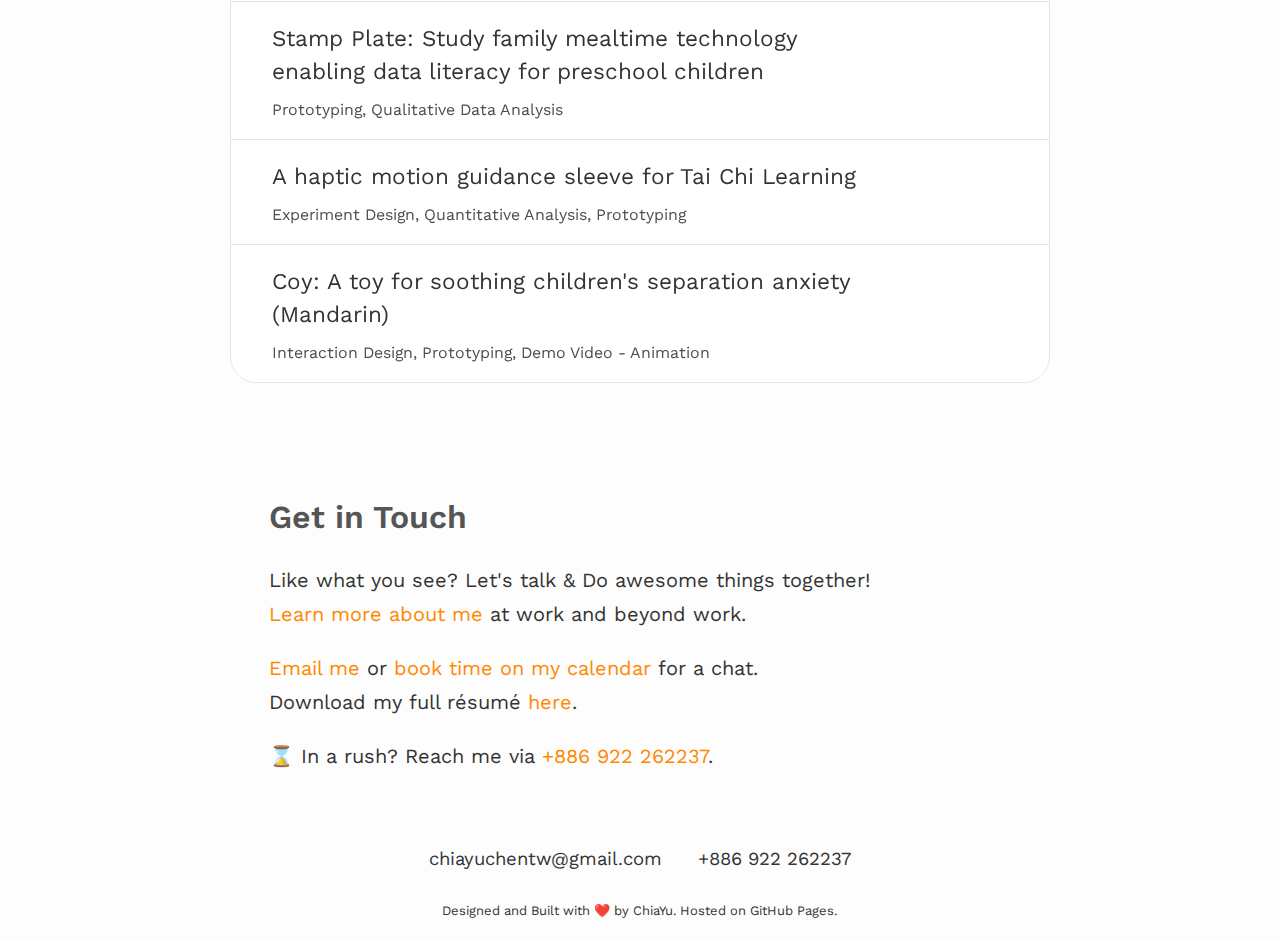
==== commit 3ffc357a: "Update experience, introduction, site structure, project order" ====
--- a/index.html
+++ b/index.html
@@ -130,7 +130,7 @@
         </li>
         <li>
 <!--          <a href="#about"  onclick="document.getElementById('menu-btn').click();">About</a>-->
-          <a href="#about"  onclick="document.getElementById('menu-btn').checked=false;">About</a>
+          <a href="about.html"  onclick="document.getElementById('menu-btn').checked=false;">About</a>
         </li>
         <li>
           <a href="chiayuchen_resume.pdf" target="_blank">Résumé</a>
@@ -143,15 +143,12 @@
         Hello! I'm ChiaYu, a happy hybrid who loves to build products that people love.
       </h1>
       <p>
-        I do design, research, and code. My passion lies in understanding humans, making technologies, and constructing a meaningful human-tech relationship.
+        I support organizations to find the intersection of user needs and business opportunities. As a product designer, I’m a generalist who can do design, research, and code.
       <p/>
       <p>
-        I'm a product designer with 2.5 years of experience, ex-<a href="https://us.getcubo.com" target="_blank">Cubo Ai</a>. My startup experience has enabled me to rapidly and flexibly ideate and tests design concepts with real users.
+        I'm a product designer with 2+ years of experience, ex-<a href="https://us.getcubo.com" target="_blank">CuboAi</a> and ex-<a href="https://pebbo.co/" target="_blank">PEBBO</a>. I'm currently providing web design and development service for start-ups, open to working in a Product/UX role. I love building products that people can depend on in their daily life.
       </p>
-      <p>
-        <a href="#portfolio">Explore my portfolio</a> or <a href="chiayuchen_resume.pdf" target="_blank">View my résumé</a> to get an overall sense. <br/>
-        Also, you can <a href="#about">Learn more about me</a>.
-      </p>
+        
       <div id="overlay">
         <div id="overlay-header"></div>
         <img src="img/profile.JPG" alt="profile picture" id="profile-image">
@@ -171,22 +168,22 @@
         <div class="project-cta">View Case Study</div>
         <img src="cubo/thumbnail.png" alt="Cubo" class="project-image"/>
       </a>
+      
+      <a href="music" class="project music">
+        <div class="project-name">Design for better music listening experience on mobile
+        </div>
+        <div class="project-role">User Research, UX Design, Prototyping
+        </div>
+        <div class="project-cta">View Case Study</div>
+        <img src="music/thumbnail.png" alt="Music" class="project-image"/>
+      </a>
         
-      <a href="pinchfun" class="project pinchfun">
+      <a href="pinchfun" class="project pinchfun last-item">
         <div class="project-name">PinchFun: Designing a child-parent cooperative game for fine motor skills training</div>
         <div class="project-role">User Research, Interaction Design, Prototyping
         </div>
         <div class="project-cta">View Case Study</div>
         <img src="pinchfun/thumbnail.png" alt="PinchFun" class="project-image"/>
-      </a>
-      
-      <a href="music" class="project music last-item">
-        <div class="project-name">Design for better music listening experience on mobile
-        </div>
-        <div class="project-role">User Research, UX Design, Prototyping
-        </div>
-        <div class="project-cta">View Case Study</div>
-        <img src="music/thumbnail.png" alt="Music" class="project-image"/>
       </a>
       
       <h2>
@@ -210,7 +207,7 @@
               User Research, UX Design
             </div>
             <div class="modal-role">
-              Team: Nia Chien, Chloe Hsu, Peiyang Chen
+              Team: Nia Chien, Chloe Hsu, Peiyang Chen, Tina Chan
             </div>
             <div class="modal-role">
               Affiliation: The Mentorship Program
@@ -220,7 +217,7 @@
                     <a href="http://thementorship.tw/" target="_blank">The MentorShip Program</a> aims to provide a chance for those who are ambitious but feeling lost to find their directions in pursuing a career. The program aims to gather female in tech for encouraging more outstanding women in tech industry to lead and be guided to a greater development.
                 </p>
                 <p>
-                    I participate in the UX group as a mentee, so as to broaden my UX expertise and get to know more UX enthusiast that we can learn things together. Our team chose the podcast product as our research and redesign project. This project is ongoing; The following is the current outcome. 
+                    I participate in the UX group as a mentee, so as to broaden my UX expertise and get to know more UX enthusiast that we can learn things together. Our team chose the podcast product as our research and IA re-architecturing project.
                 </p>
                 <img src="the-mentorship/1.jpg" class="modal-image">
                 <img src="the-mentorship/2.jpg" class="modal-image">
@@ -241,9 +238,6 @@
                 <img src="the-mentorship/17.jpg" class="modal-image">
                 <img src="the-mentorship/18.jpg" class="modal-image">
                 <img src="the-mentorship/19.jpg" class="modal-image">
-                <p>
-                    This project is still ongoing & More details are coming up!.
-                </p>
             </div>
           </div>
         </div>
@@ -466,7 +460,8 @@
     <section id="contact">
       <h2>Get in Touch</h2>
       <p>
-        Like what you see? Let's talk & Do awesome things together!
+        Like what you see? Let's talk & Do awesome things together!<br />
+        <a href="about.html">Learn more about me</a> at work and beyond work.
       </p>
       <p>
         <a href="mailto:chiayuchentw@gmail.com">Email me</a> or <a href="https://calendly.com/chiayu" target="_blank">book time on my calendar</a> for a chat.<br/>
@@ -477,244 +472,6 @@
           +886 922 262237</a>.
       </p>
     </section>
-    
-    <a name="about"/></a>
-    <section id="about-me">
-      <h2>
-        More about ChiaYu
-      </h2>
-      <p>
-        👋 I'm ChiaYu (Mandarin: "佳妤"; it sounds like <em>Jah-Yu</em>). 
-      </p>
-      <p>
-        <b>I'm a happy hybrid who can do research, interaction design, code, and think in business.</b> I enjoy working collaboratively with interdisciplinary teams and bridging human-centered design with business strategy and technologies.
-      </p>
-      <p>
-        I'm passionate about always learning from people, unveiling their stories and need. I enjoy working with a team to quickly turn the ideas tangible with real people using them and building the technology delightful and more accessible to people.
-      </p>
-      <p>
-        <h3>Things I love beyond work</h3>
-        <ul style="padding: 0">
-          <li>🐱 Learn lessons from my cat <a href="https://instagram.com/orangietherapper" target="_blank">Orangie</a></li>
-          <li>🖐️ Bake tangible & Intangible things
-            <ul>
-              <li>👥 💭 play around in hackathon and workshops, share thoughts, bake ideas into solid prototypes</li>
-              <li>🔧🧶 sew, fix things, give the artifacts a new life</li>
-              <li>🍰 🍳 bake desserts and make Taiwanese/Japanese cuisine</li>
-              <li>👻 🎵 listen and play with experimental music </li>
-            </ul>
-          </li>
-          <li>🏃 Running my favorites trails, exploring new areas running and biking 🚲</li>
-          <li>📷 Film photography w/ my oldie Minolta. wisdom from ancient objects</li>
-          <li>✍️ Write poems and narratives</li>
-        </ul>
-      </p>
-      <p>
-        Based and grew up in Báng-kah, Taiwan, I always fancy observing and interacting with people from a different culture and of different ages. Since junior high, I self-learned to code and became much interested in programming, for it enables me to build ideas into visual programs and play with the data as I explored math. Later in college, I developed interests in creating technology arts and digital design and found my passion deeply lies in HCI, and I dived deeper into crafting technologies from now to future. <b>There's a human researcher in me at work and beyond work.</b>  I'm keenly passionate in observing human-human & human-artifact interaction and understanding the flux in between.
-      </p>
-    </section>
-     
-<!--
-    <div id="about-container">
-      <ul class="about-column">
-        <h4>Experience</h4>
-        <a class="resume-cta" href="chiayuchen_resume.pdf" target="_blank">Download Résumé</a>
-        
-        <li class="experience">
-          <div class="role">UX/Product Designer</div>
-          <div class="affiliation"><a href="https://us.getcubo.com" target="_blank">Cubo Ai</a></div>
-          <div class="location">Taipei, Taiwan</div>
-          <div class="duration">Sep 2019 - Present</div>
-        </li>
-        
-        <li class="experience">
-          <div class="role">UX Research Intern</div>
-          <div class="affiliation"><a href="https://medium.com/@chiayuc/3e02b018c560" target="_blank">PEBBO eXperience Design Consultancy</a></div>
-          <div class="location">Taipei, Taiwan</div>
-          <div class="duration">Jun 2017 - Dec 2017</div>
-        </li>
-        
-        <li class="experience">
-          <div class="role">Research Assistant</div>
-          <ul>
-             <li>
-              <div class="affiliation">User Empowerment Lab, University of Washington</div>
-              <div class="location">Seattle, WA, United States</div>
-              <div class="duration">May 2018 - Jun 2019</div>
-             </li>
-             <li>
-              <div class="affiliation">Mobile and Ubiquitous Interaction Lab, National Chiao Tung University</div>
-              <div class="location">Hsinchu, Taiwan</div>
-              <div class="duration">May 2018 - Feb 2019 & Jul - Aug 2019 </div>
-            </li>
-            <li>
-              <div class="affiliation">Innovative User Interface Lab, National Chengchi University</div>
-              <div class="location">Taipei, Taiwan</div>
-              <div class="duration">Jul 2015 - Aug 2018</div>
-            </li>
-          </ul>
-        </li>
-        
-        <li class="experience">
-          <div class="role">R&D Intern (Web Development)</div>
-          <div class="affiliation">Microsoft</div>
-          <div class="location">Taipei, Taiwan</div>
-          <div class="duration">Jul 2014 - Dec 2014</div>
-        </li>
-      </ul>
-      <ul class="about-column">
-        <h4>Education</h4>
-        <li class="experience">
-          <div class="role">M.S. in Digital Contents (specialized in HCI)</div>
-          <div class="affiliation">National Chengchi University</div>
-          <div class="location">Taipei, Taiwan</div>
-          <div class="duration">Sep 2015 - Aug 2018</div>
-        </li> 
-        <li class="experience">
-          <div class="role">B.B.A. in Business Administration</div>
-          <div class="role">B.S. in Digital Contents <span class="major">(Double Major)</span></div>
-          <div class="role">Computer Science <span class="major">(Minor)</span></div>
-          <div class="role">English Taught Program <span class="major">(Commerce Program)</span></div>
-          <div class="affiliation">National Chengchi University</div>
-          <div class="location">Taipei, Taiwan</div>
-          <div class="duration">Sep 2011 - Jun 2015</div>
-        </li>        
-      </ul>
-      <ul class="about-column">
-        <h4>Publication</h4>
-        <li class="experience">
-          <div class="paper">
-            Does Who Matter? Studying the Impact of Relationship Characteristics on Receptivity to Mobile IM Messages.
-            <span class="pub-date">ACM CHI 2019 Paper</span>
-          </div>
-          <div class="author">Hao-Ping Lee, Kuan-Yin Chen, Chih-Heng Lin, <b>Chia-Yu Chen</b>, Yu-Lin Chung, Yung-Ju Chang, Chien-Ru Sun</div>
-          <div>
-            <a class="button" href="https://dl.acm.org/citation.cfm?doid=3290605.3300756" target="_blank">Paper</a>
-          </div>
-        </li>
-        <li class="experience">
-          <div class="paper">
-            The Stamp Plate and the Kicking Chair: Data Play for Mealtime in Preschools. 
-            <span class="pub-date">TAICHI 2018 Paper</span>
-          </div>
-          <div class="author">Ying-Yu Chen, Dennis Wang, <b>Chia-Yu Chen</b>, Daniela Rosner, Alexis Hiniker</div>
-          <div>
-            <a href="file/TAICHI_2018_paper_31.pdf" class="button" target="_blank">Paper</a>
-          </div>
-        </li>
-        <li class="experience">
-          <div class="paper">
-            Motion Guidance Sleeve: Guiding the Forearm Rotation through External Artificial Muscles. 
-            <span class="pub-date">ACM CHI 2016 Note</span>
-          </div>
-          <div class="author"><b>Chia-Yu Chen</b>, Yen-Yu Chen, Yi-Ju Chung, Neng-Hao Yu</div>
-          <div>
-            <a class="button" href="https://dl.acm.org/citation.cfm?id=2858275" target="_blank">Paper</a>
-            <a class="button" href="https://www.youtube.com/watch?v=bjU3vyaO1m4" target="_blank">Presentation</a>
-          </div>
-        </li>
-        <li class="experience">
-          <div class="paper">
-            PinchFun: A Fine Motor Training Game for Preschool Children with Developmental Delays. 
-            <span class="pub-date">ACM CHI 2016 Extended Abstract</span>
-          </div>
-          <div class="author">I-Fang Wang, Dennis Wang, <b>Chia-Yu Chen</b>, Jyun-Fong Jheng</div>
-          <div>
-            <a class="button" href="https://dl.acm.org/citation.cfm?doid=3290605.3300756" target="_blank">Paper</a>
-          </div>
-        </li>
-      </ul>
-      
-      <ul class="about-column">
-        <h4>Activities and Volunteering</h4>
-        <li class="experience">
-          <div class="role">Translator/Interview Volunteer</div>
-          <div class="affiliation"><a href="http://www.poly.tw" target="_blank">Polyamory Taiwan</a>
-          <div class="duration">Nov 2018 - Present</div></div>
-        </li>
-        
-        <li class="experience">
-            <div class="role">Mentee</div>
-            <div class="affiliation"><a href="http://thementorship.tw">The Mentorship Program (曼陀號領航計畫)</a></div>
-            <div class="duration">May 2019 - Aug 2019</div>
-        </li>
-        <li class="experience">
-          <div class="role">Writer Volunteer</div>
-          <div class="affiliation"><a href="https://www.facebook.com/wanhuaxiaoxiao/" target="_blank">Wiki for Hometown (為家鄉寫維基)</a></div>
-          <div class="duration">Mar 2019 - Jul 2019</div>
-        </li>
-        <li class="experience">
-          <div class="role">OpenHCI Committee Member</div>
-          <div class="affiliation"><a href="http://openhci.com" target="_blank">Open HCI Workshop</a></div>
-          <div class="duration">
-          Feb - Aug 2015 (Lecture & Tech)<br />
-          Feb - Aug 2016 (Marketing & Publicity)<br />
-          Feb - Aug 2017 (Steering)</div>
-        </li>
-        <li class="experience">
-          <div class="role">Student Volunteer</div>
-          <div class="affilation"><a href="https://chi2018.acm.org/" target="_blank">ACM CHI 2018</a></div>
-          <div class="location">Montréal, Canada</div>
-          <div class="duration">Apr 2018</div>
-          <div class="affiliation"><a href="http://taichi2018.nctu.edu.tw/" target="_blank">Taiwan CHI (TaiCHI)</a></div>
-          <div class="duration">Aug 2018 & Aug 2016</div>
-        </li>
-        <li class="experience">
-          <div class="role">Exhibition Docent Volunteer</div>
-          <div class="affiliation">IxDA Taiwan x Continuum, <a href="http://wdc2016.taipei/%E5%9C%8B%E9%9A%9Bopencall-taste-safety-taste-home-%E9%A3%9F%E5%9C%A8%E5%AE%89%E5%BF%83%EF%BC%8C%E5%AE%B6%E7%9A%84%E5%91%B3%E9%81%93/" target="_blank">World Design Capital 2016</a></div>
-          <div class="duration">Oct 2016</div>
-        </li>
-      </ul>
-      <ul class="about-column">
-        <h4>Awards</h4>
-        <li class="experience">
-          <div class="award">
-            1st Place, 
-            <span class="award-title">2017 - 104 Open Data Hackathon, Mobile App & Web Service</span>
-          </div>
-          <div>
-              <a href="https://plus.104.com.tw/activity/2410f393-37ce-4292-8b4f-e48f03c0bc89" class="button" target="_blank">Press Article</a>
-          </div>
-        </li>
-        <li class="experience">
-          <div class="award">
-            Winner, 
-            <span class="award-title">2016 - ACM SIGCHI  Student Game Competition, Games for a Purpose</span>
-          </div>
-          <div>
-            <a href="https://medium.com/as-a-product-designer/c993c9395df2" class="button" target="_blank">Press Article</a>
-          </div>
-        </li>
-        <li class="experience">
-          <div class="award">
-            People's Choice,
-            <span class="award-title">4th Hackathon Taiwan</span>
-          </div>
-        </li>
-        <li class="experience">
-          <div class="award">
-            1st Place,
-            <span class="award-title">2016 - Athentek Awesome Life Competition</span>
-          </div>
-        </li>
-        <li class="experience">
-          <div class="award">
-            2nd Place,
-            <span class="award-title">2014 - TKU Hackathon</span>
-          </div>
-        </li>
-      </ul>
-    </div>
--->
-    
-    <div id="about-me">
-      <p>
-        Thanks for stopping by my website. Hope you like it!
-      </p>
-      <p>
-        If you have any thoughts, interested in my projects, or just want to say hi, feel free to drop me a line via <a href="mailto:chiayuchentw@gmail.com">email</a> and <a href="https://twitter.com/_ChiaYu" target="_blank">twitter</a>.
-      </p>
-    </div>
 
     <footer>
       <div class="contact">
--- a/css/style.css
+++ b/css/style.css
@@ -270,19 +270,19 @@
 .cubo {
   background-color: #E5F7F5;
   fill: #E5F7F5;
-  background-image: linear-gradient(-180deg, #E5F7F5 74%, #D3F5F1 100%);
+  background-image: linear-gradient(-180deg, #E5F7F5 74%, #c0f5ea 100%);
 }
 
 .pinchfun {
-  background-color: #fcf9f0;
-  fill: #fcf9f0;
-  background-image: linear-gradient(-180deg, #fcf9f0 74%, #fff4d9 98%);
+  background-color: #fefbde;
+  fill: #fefbde;
+  background-image: linear-gradient(-180deg, #fefbde 74%, #fff1b6 98%);
 }
 
 .music {
-  background-color: #e2f4f5;
-  fill: #e2f4f5;
-  background-image: linear-gradient(-180deg, #e2f4f5 74%, #c3e7ee 100%);
+  background-color: #ffece0;
+  fill: #ffece0;
+  background-image: linear-gradient(-180deg, #ffece0 74%, #ffddcd 100%);
 }
 
 .other-project {
@@ -608,7 +608,7 @@
   height: 100%;
   display: none; 
   position: fixed;
-  z-index: 5;
+  z-index: 10;
   left: 0;
   top: 0;
   overflow: auto;
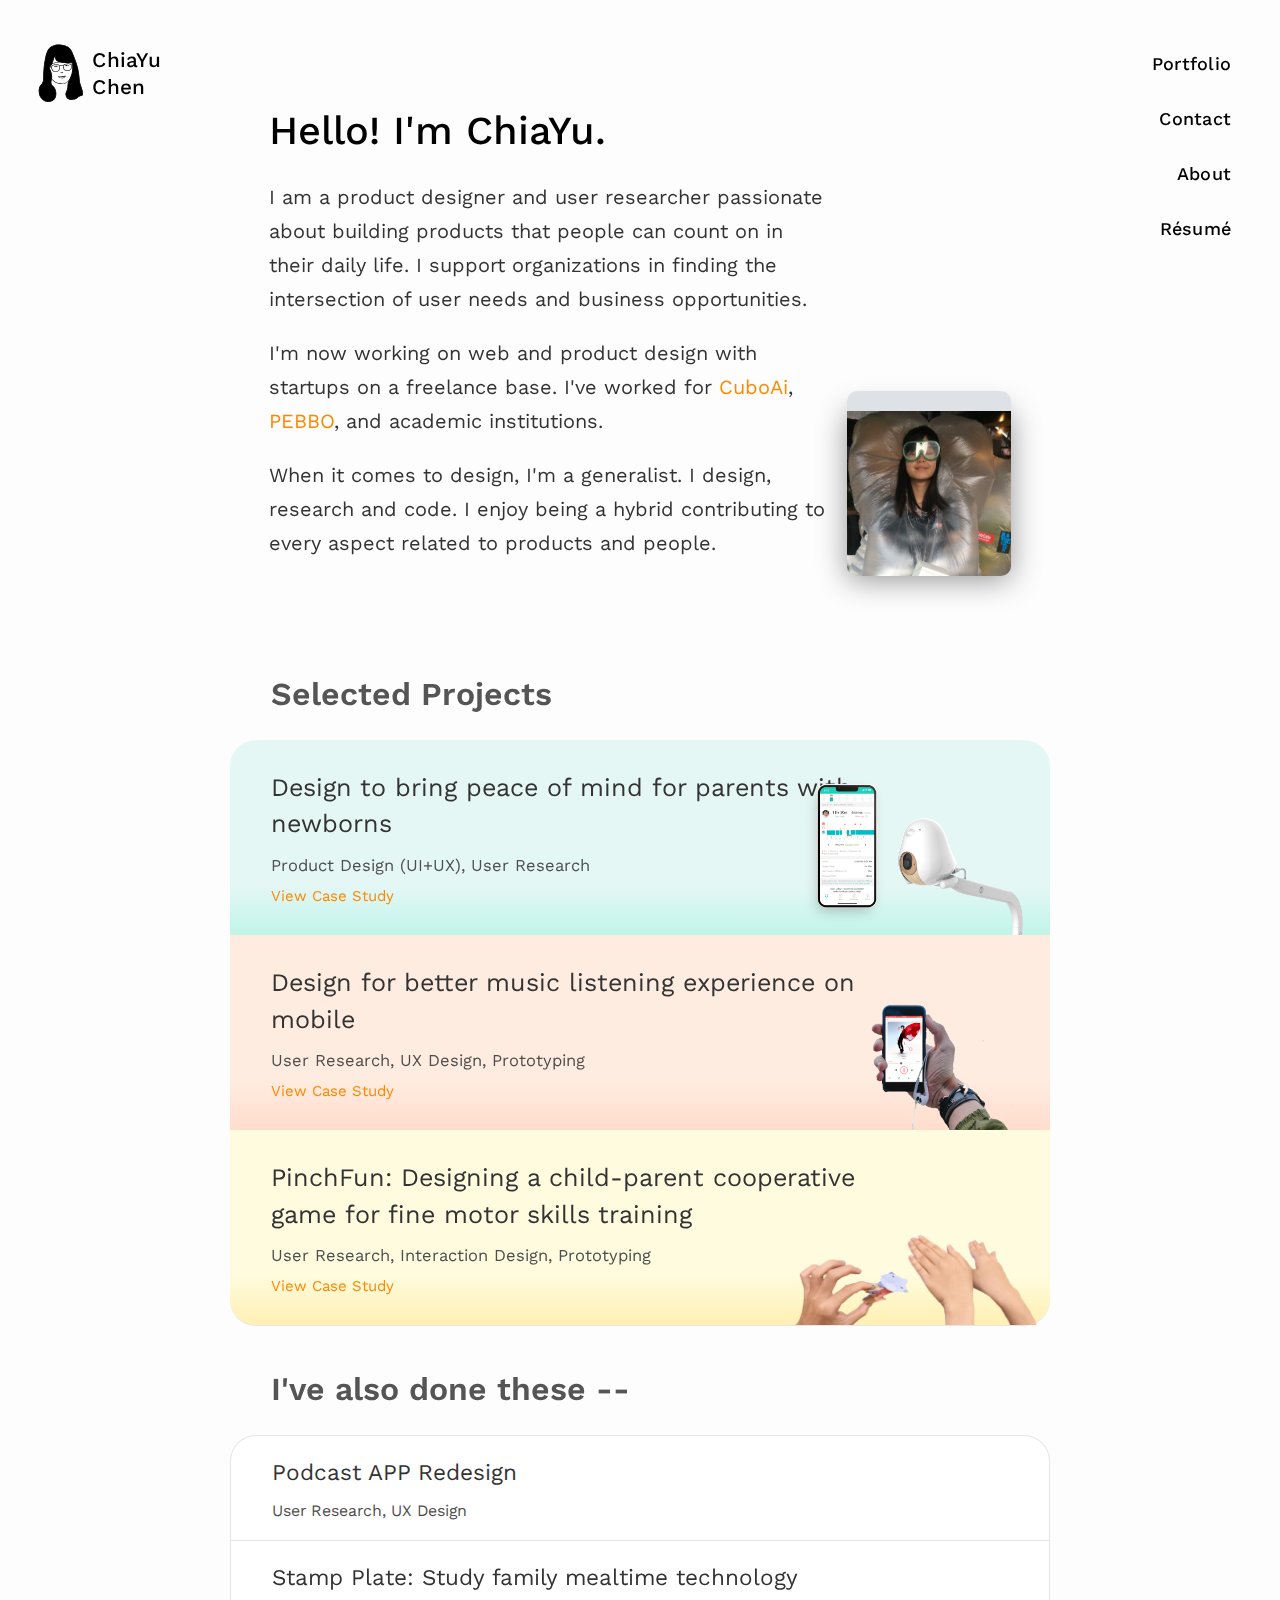
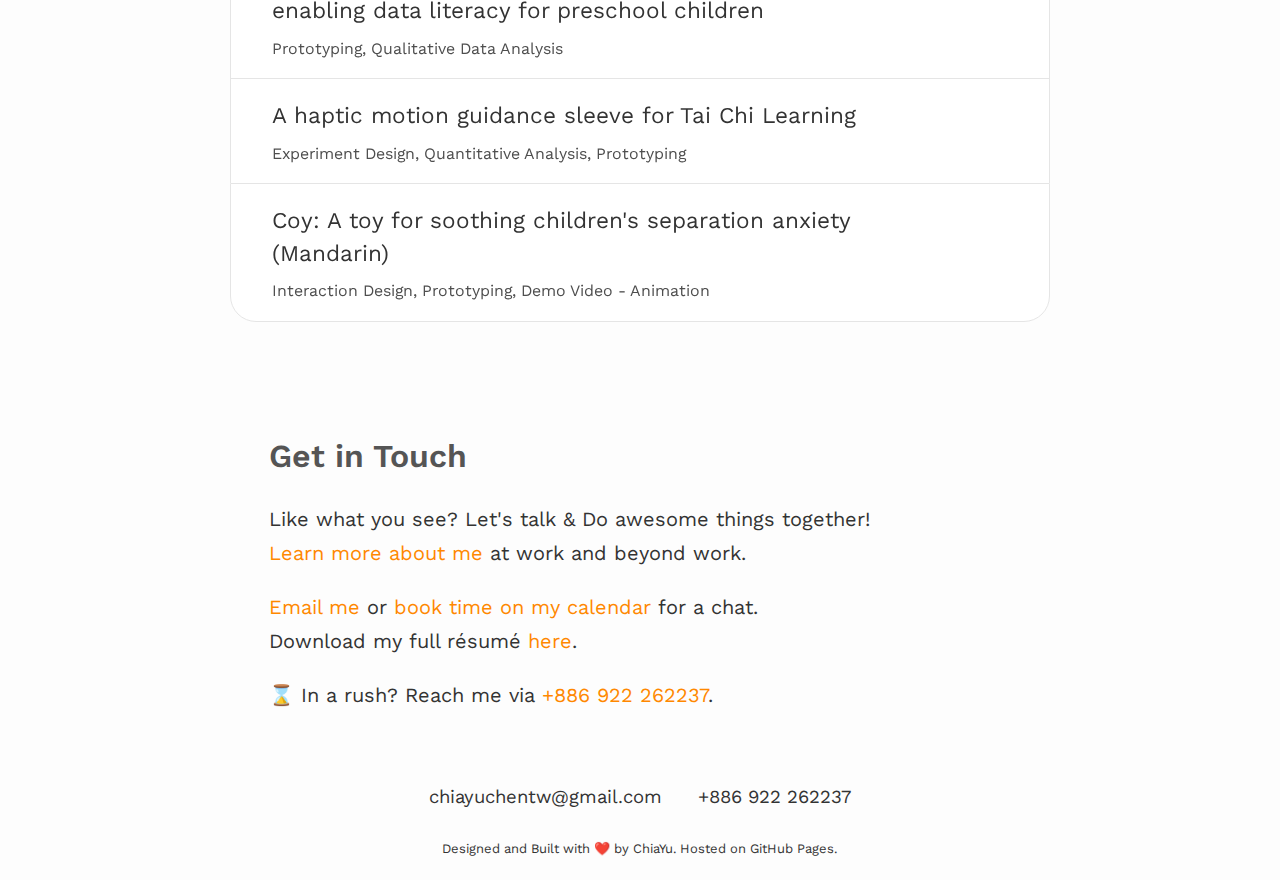
==== commit d1d586bf: "edit introduction" ====
--- a/index.html
+++ b/index.html
@@ -140,13 +140,16 @@
 
     <header>
       <h1>
-        Hello! I'm ChiaYu, a happy hybrid who loves to build products that people love.
+        Hello! I'm ChiaYu.
       </h1>
       <p>
-        I support organizations to find the intersection of user needs and business opportunities. As a product designer, I’m a generalist who can do design, research, and code.
+        I am a product designer and user researcher passionate about building products that people can count on in their daily life. I support organizations in finding the intersection of user needs and business opportunities.
       <p/>
       <p>
-        I'm a product designer with 2+ years of experience, ex-<a href="https://us.getcubo.com" target="_blank">CuboAi</a> and ex-<a href="https://pebbo.co/" target="_blank">PEBBO</a>. I'm currently providing web design and development service for start-ups, open to working in a Product/UX role. I love building products that people can depend on in their daily life.
+        I'm now working on web and product design with startups on a freelance base. I've worked for <a href="https://us.getcubo.com" target="_blank">CuboAi</a>, <a href="https://pebbo.co/" target="_blank">PEBBO</a>, and academic institutions.
+      </p>
+      <p>
+        When it comes to design, I'm a generalist. I design, research and code. I enjoy being a hybrid contributing to every aspect related to products and people.
       </p>
         
       <div id="overlay">
--- a/css/style.css
+++ b/css/style.css
@@ -393,7 +393,7 @@
   width: 86%;
   margin: auto;
   position: relative;
-  padding: 1em 0 1em 0;
+  padding: 5em 0 3em 0;
 }
 
 h2 {
@@ -923,11 +923,11 @@
   #about-container {
     position: relative;
     margin: auto;
-    max-width: 58%;
+    max-width: 100%;
     padding: 0;
     display: grid;
     grid-template-columns: 1fr 1fr;
-    grid-gap: 2vw;
+    grid-gap: 5vw;
   }
   
   #about-container h4 {
